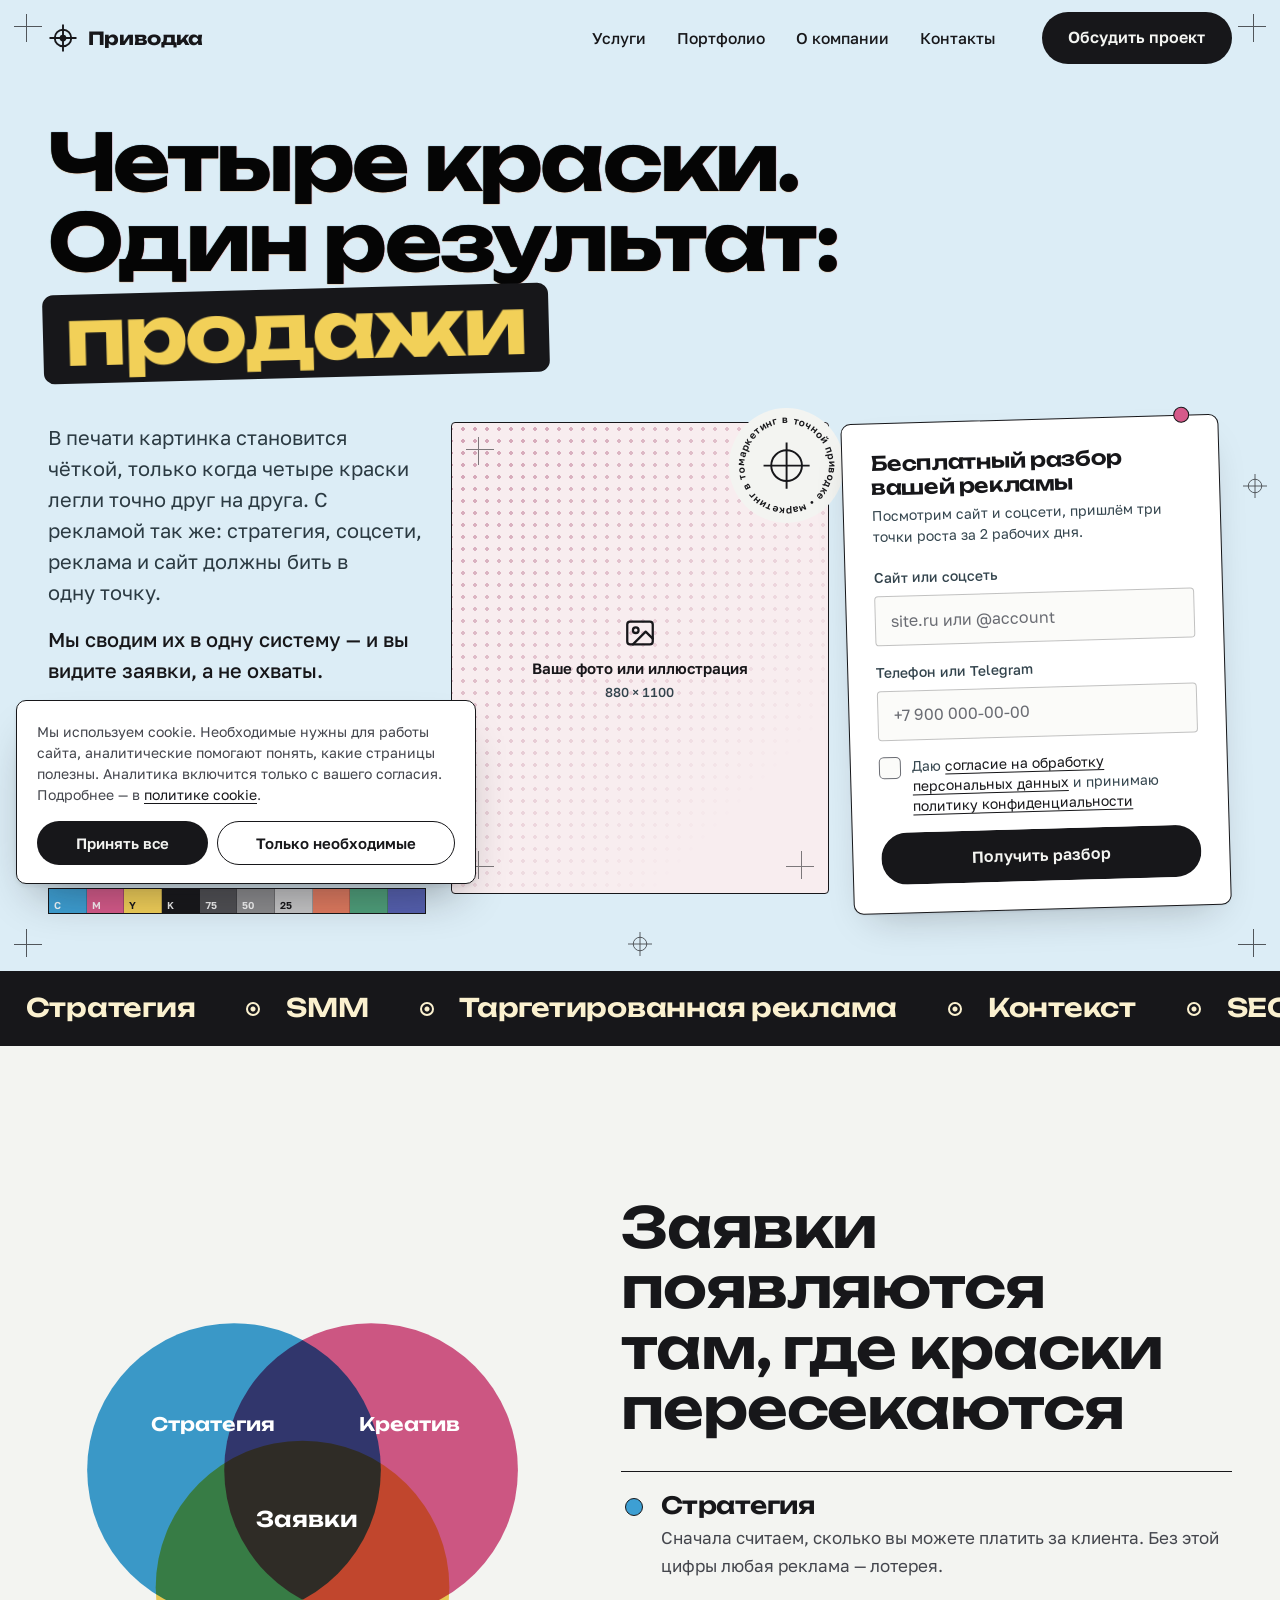
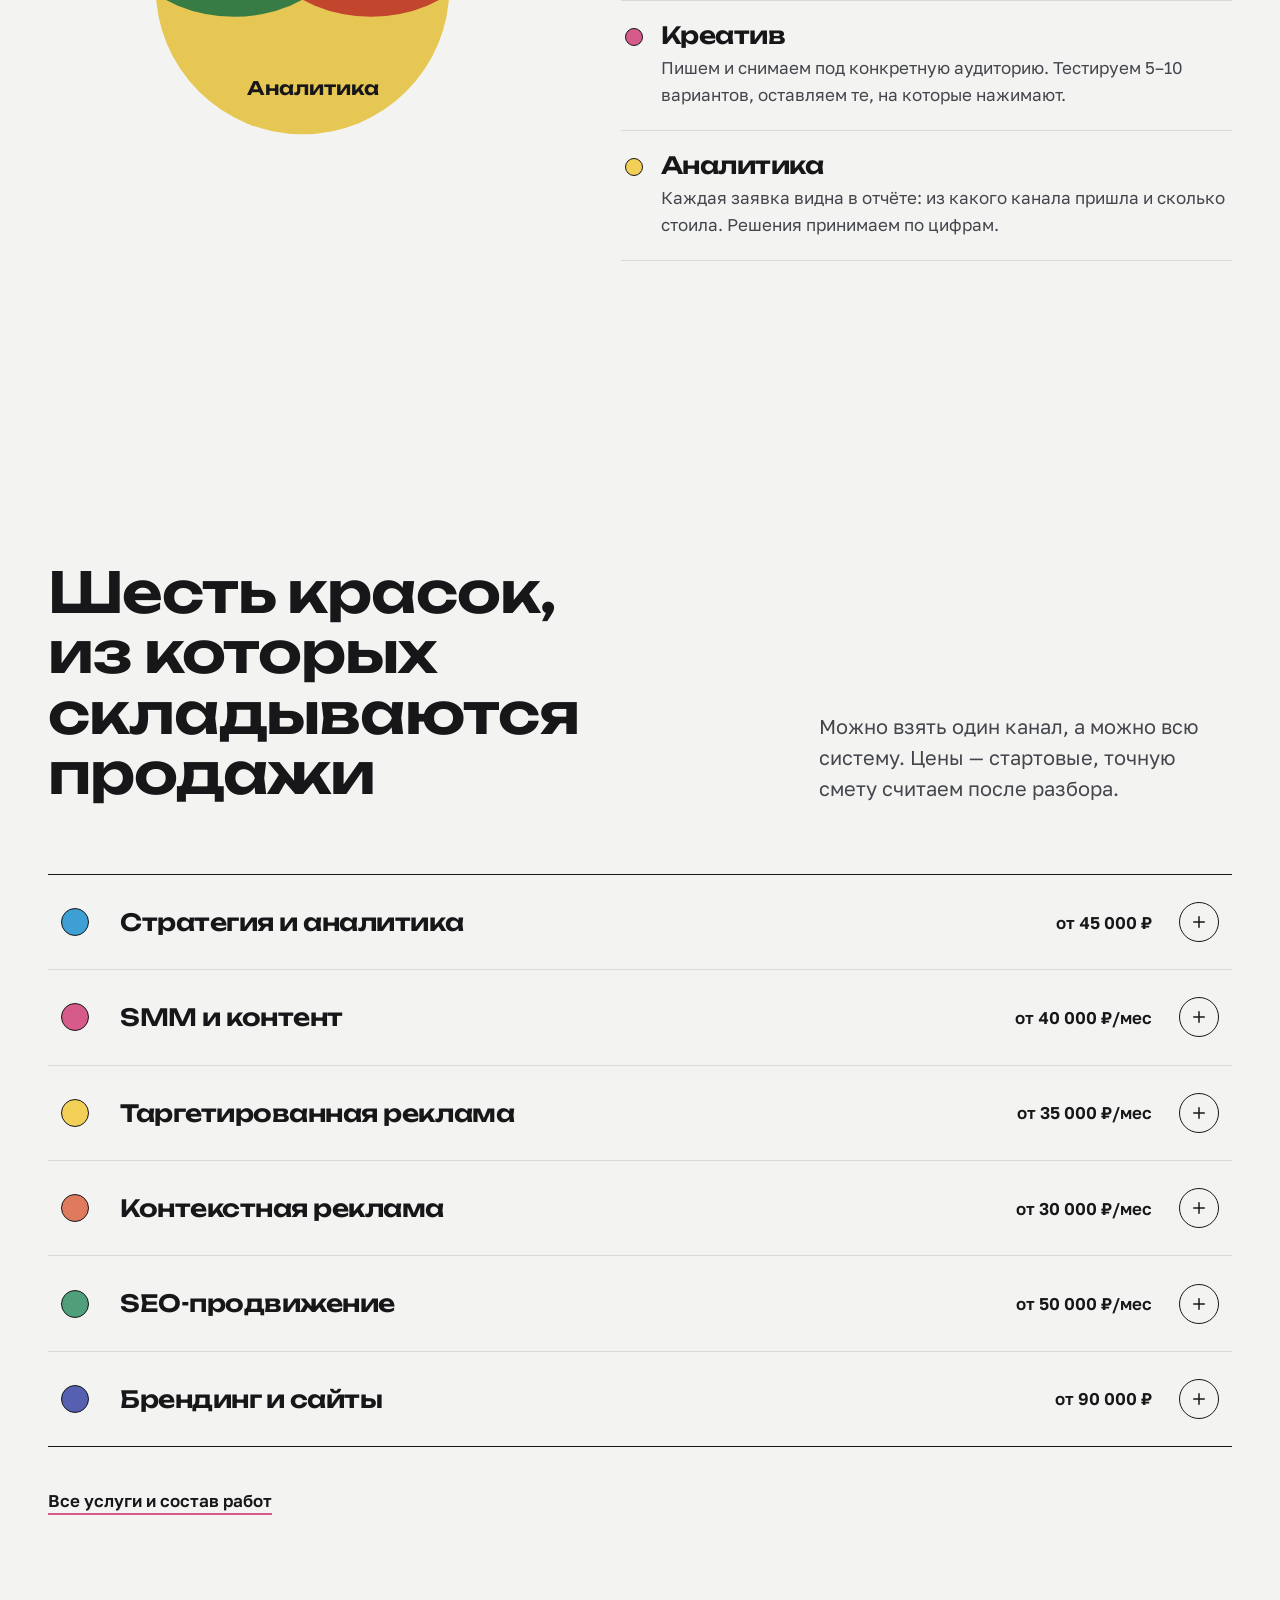
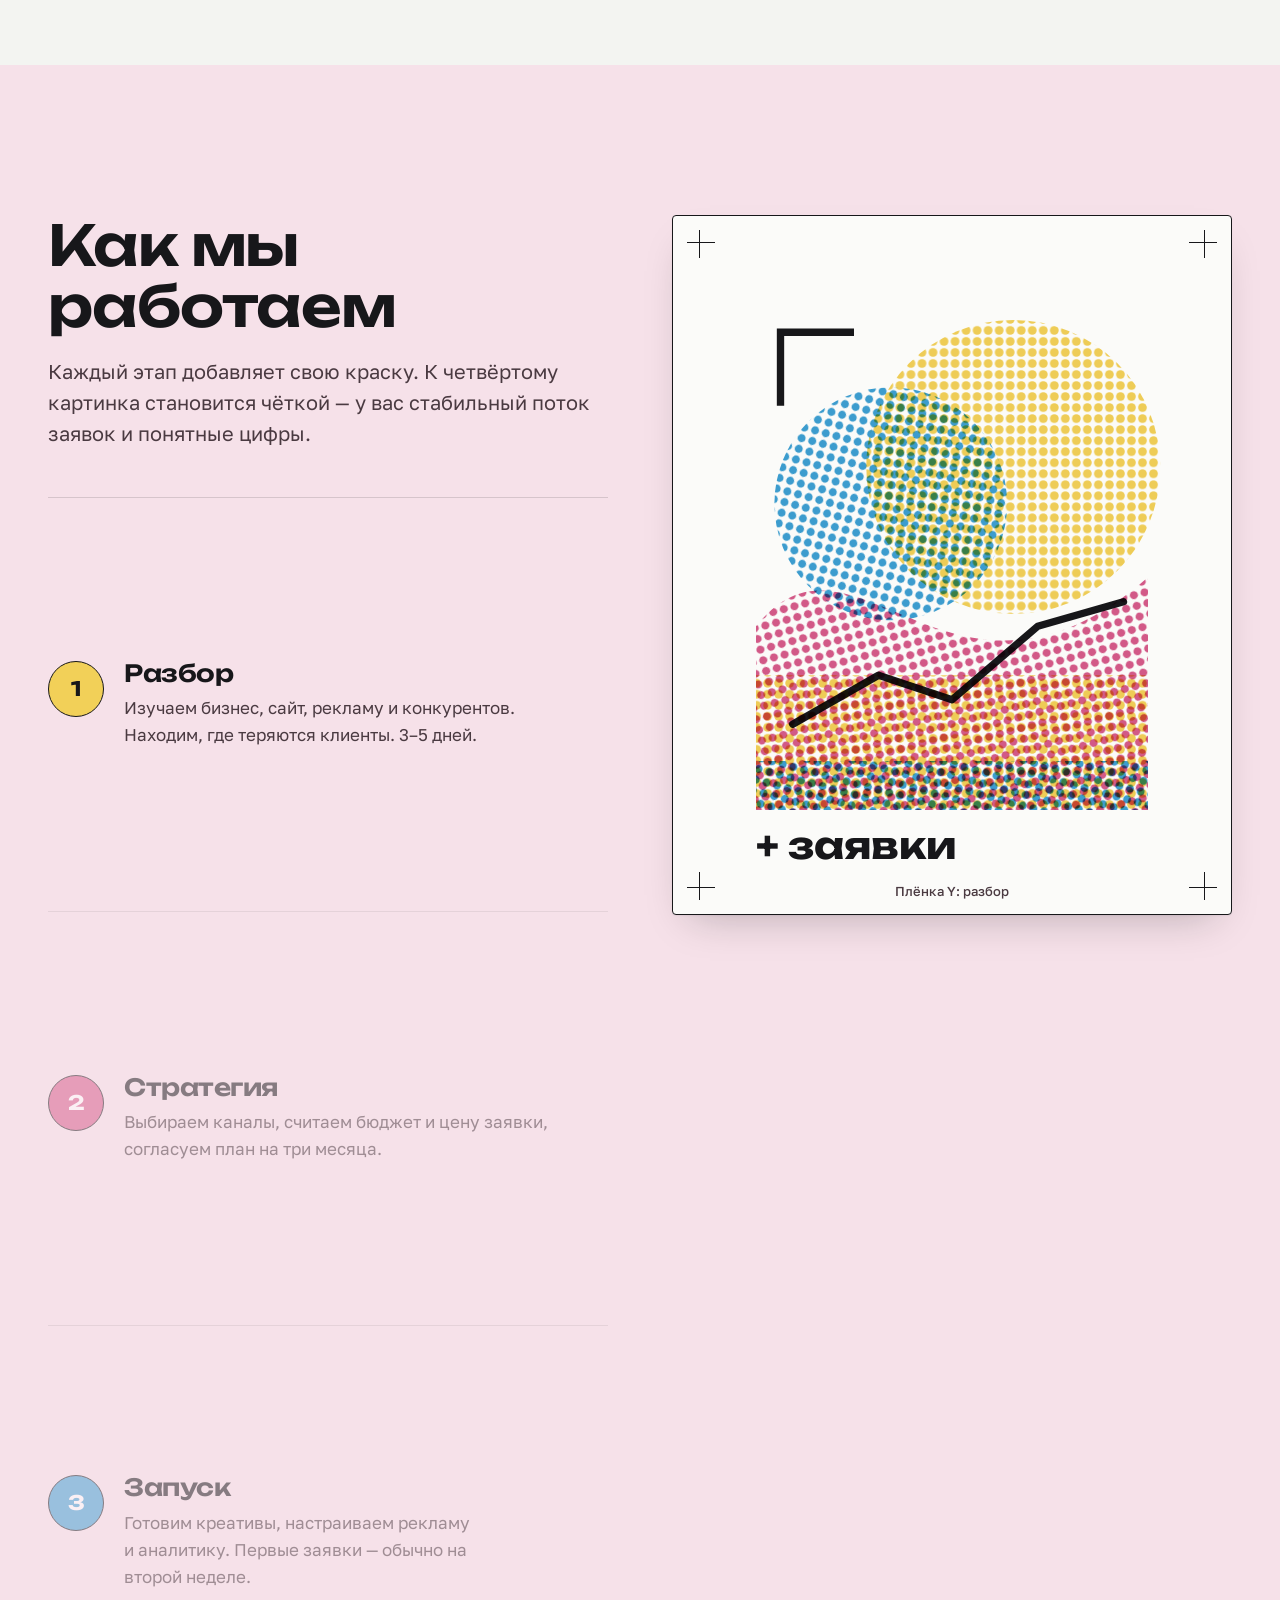
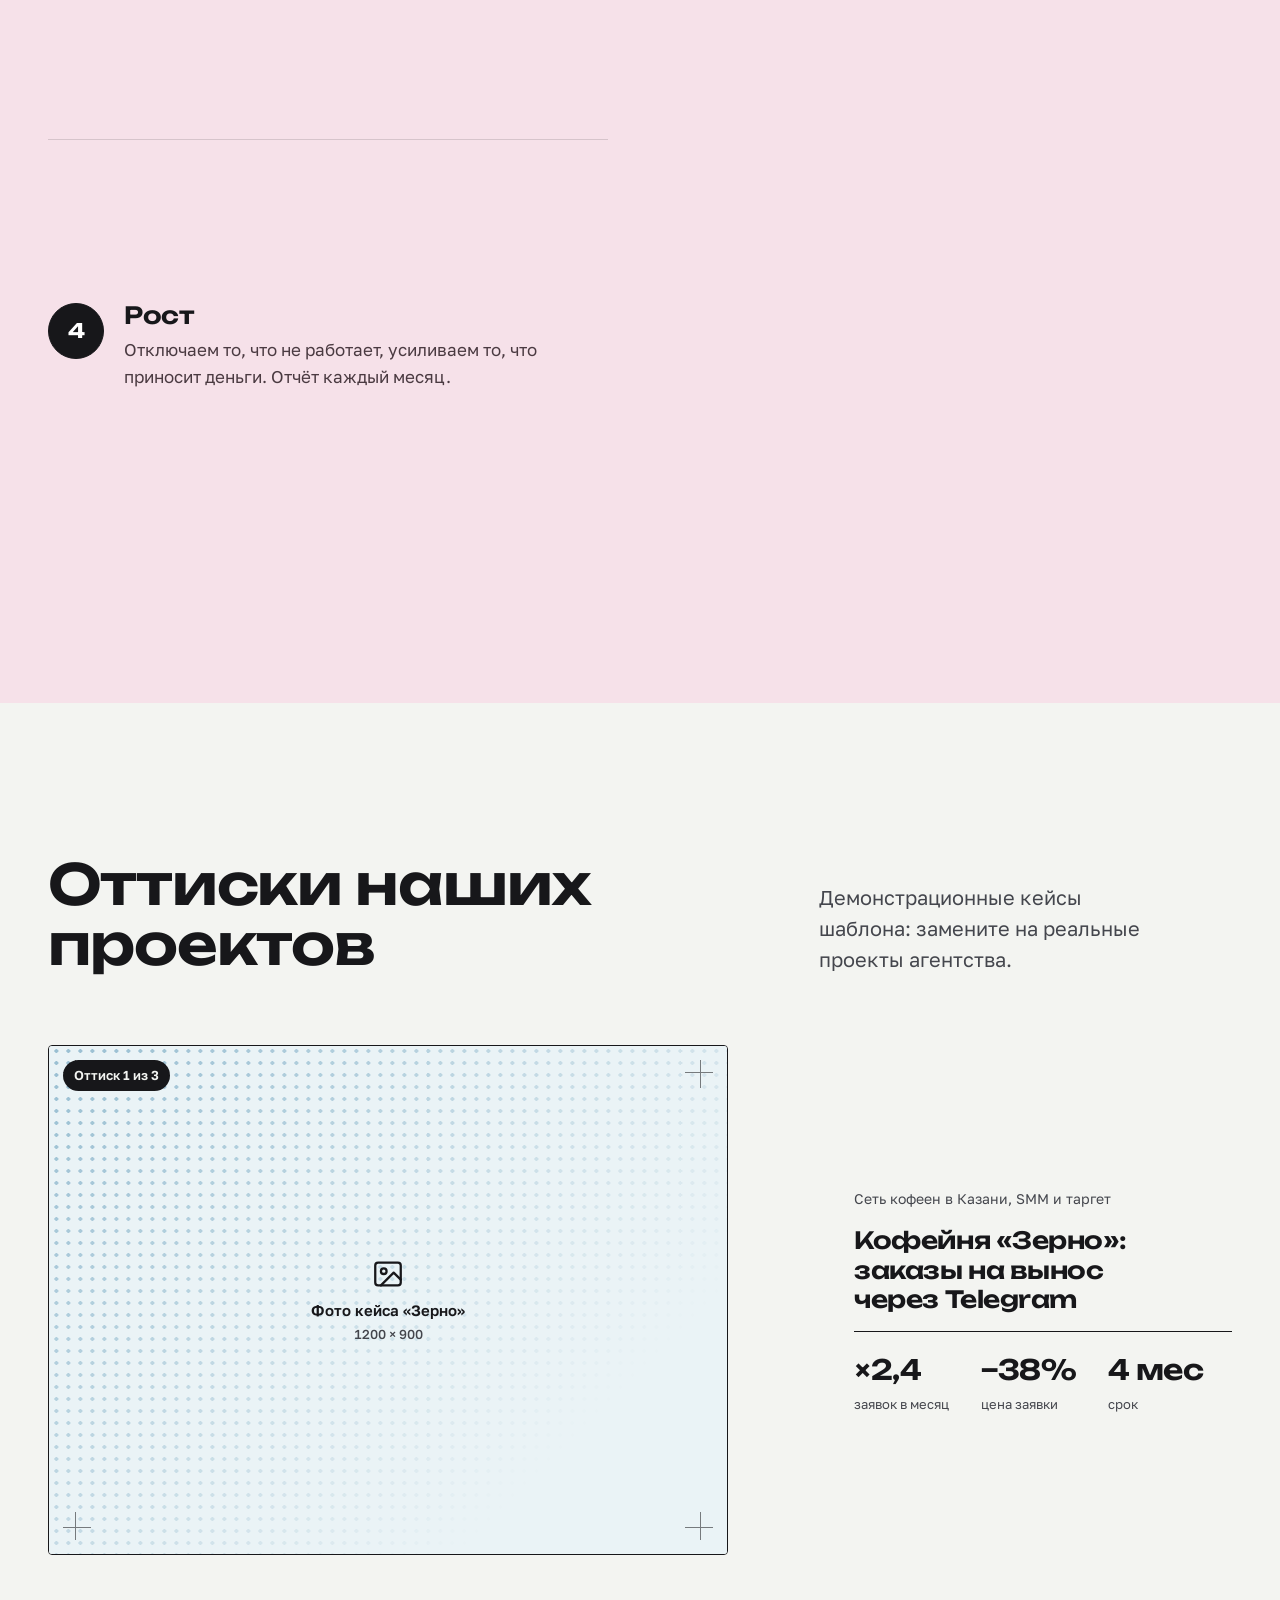
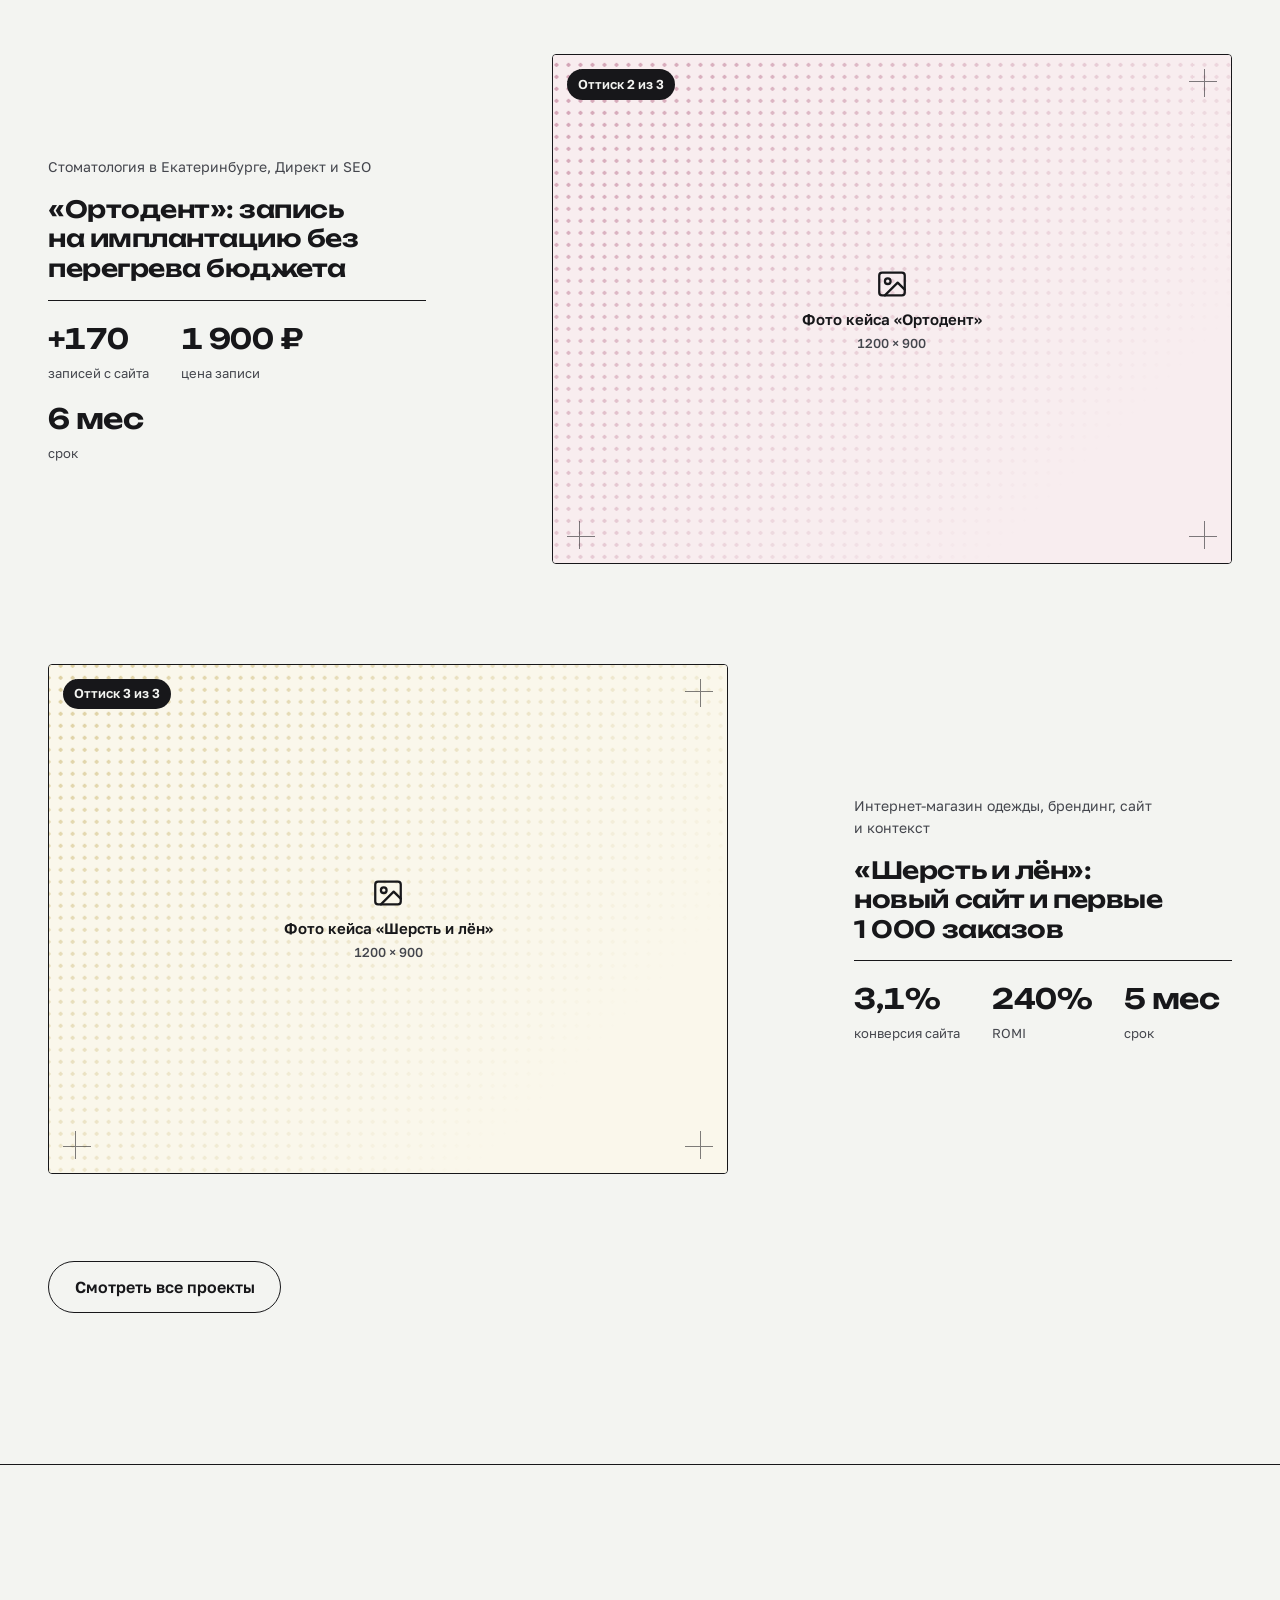
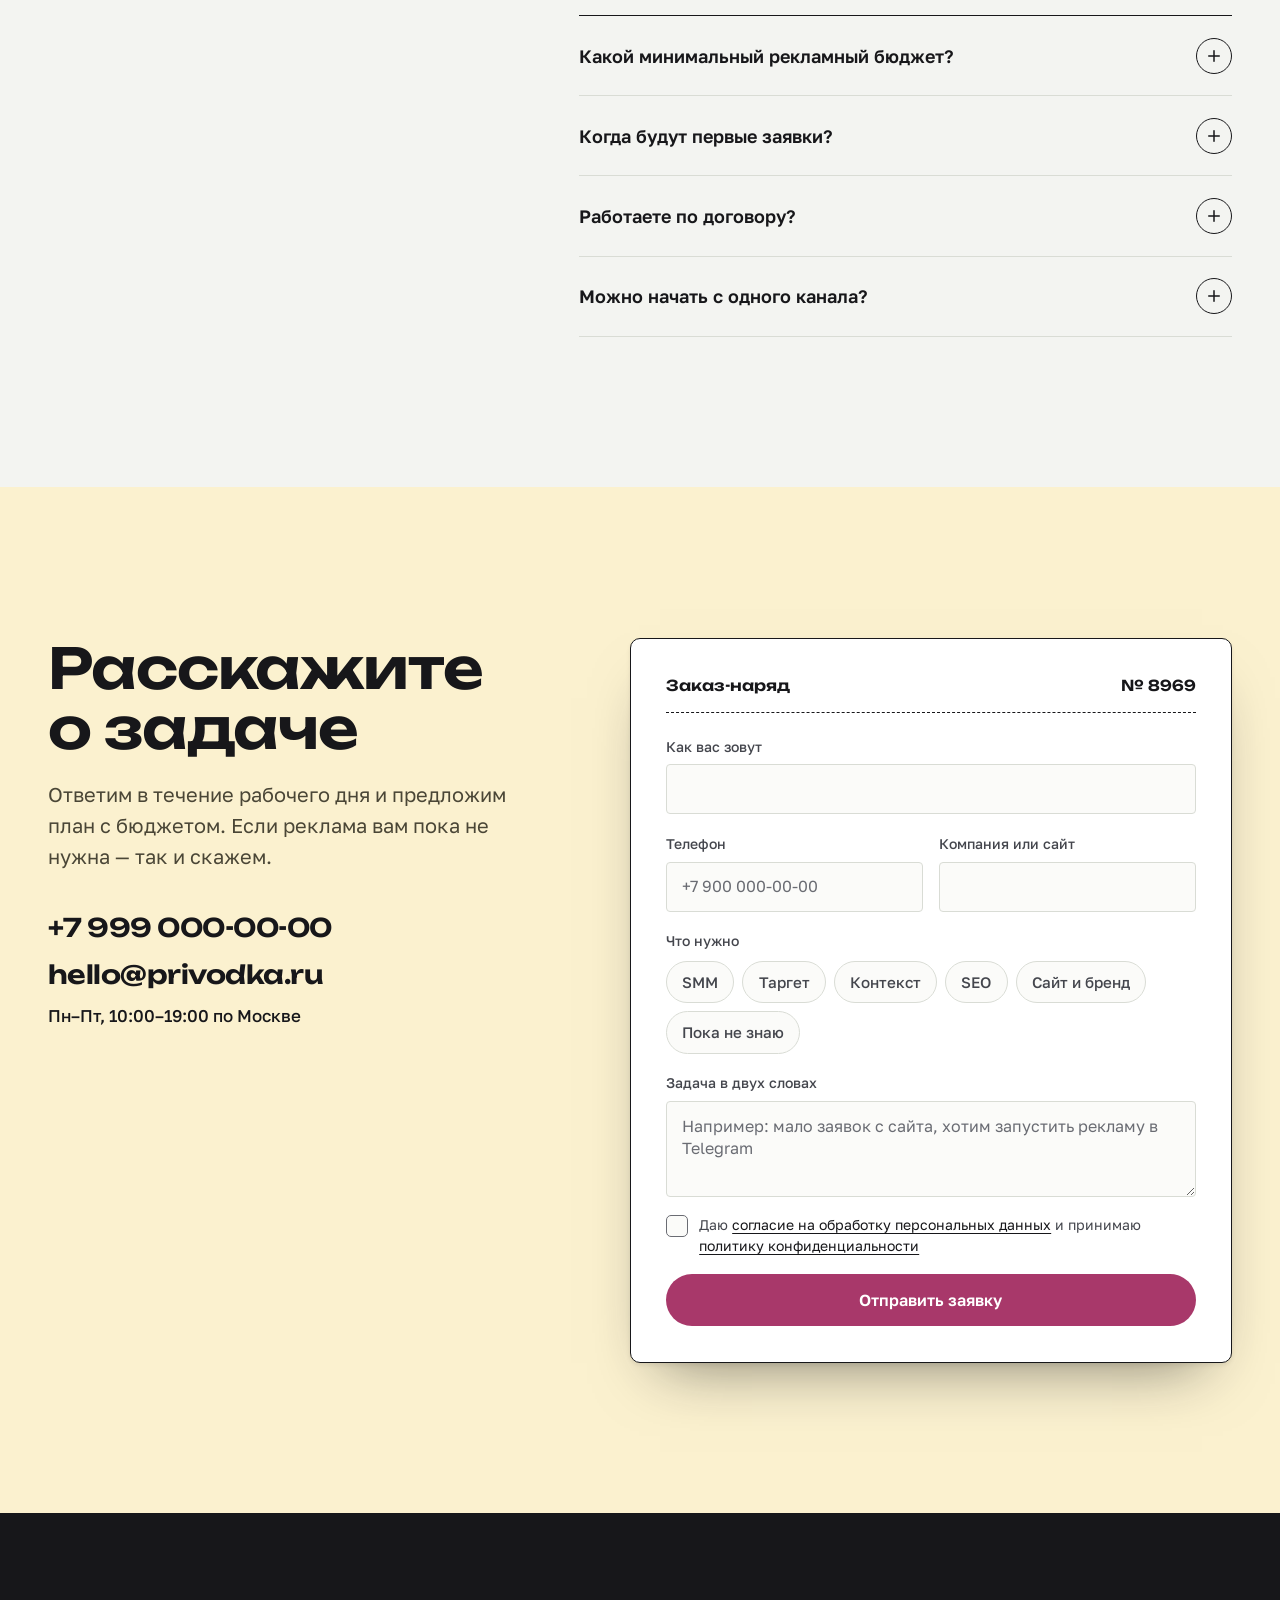
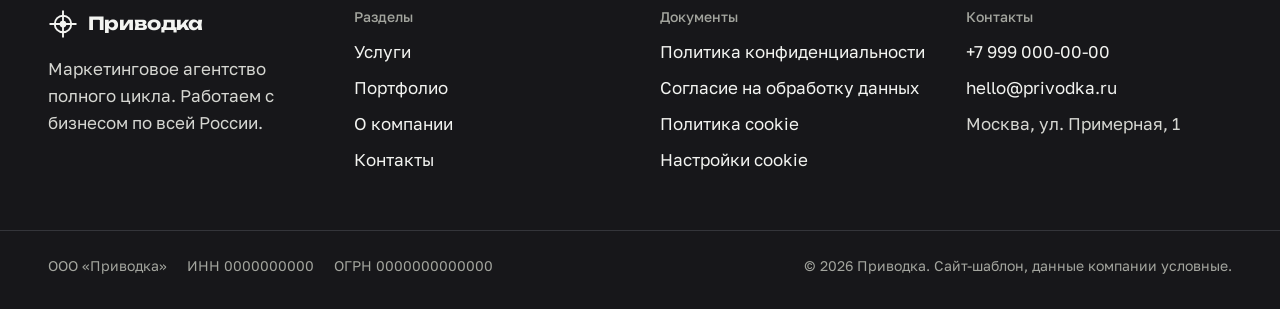
==== index.html @ 0e935547 "Сайт агентства «Приводка»: главная, услуги, портфолио, о компании Адаптивная вёрстка на HTML/CSS/JS " ====
<!DOCTYPE html>
<html lang="ru" data-intro>
<head>
  <meta charset="UTF-8">
  <meta name="viewport" content="width=device-width, initial-scale=1, viewport-fit=cover">
  <title>Приводка — маркетинговое агентство полного цикла</title>
  <meta name="description" content="Стратегия, SMM, таргетированная и контекстная реклама, SEO, брендинг и сайты. Сводим все каналы в одну систему, чтобы заявки шли каждый месяц.">
  <meta name="theme-color" content="#F3F4F1">
  <meta property="og:type" content="website">
  <meta property="og:title" content="Приводка — маркетинговое агентство">
  <meta property="og:description" content="Четыре краски. Один чёткий результат. Стратегия, реклама и сайты в одной системе.">
  <link rel="icon" href="assets/images/favicon.svg" type="image/svg+xml">
  <link rel="preload" href="assets/fonts/Unbounded.woff" as="font" type="font/woff" crossorigin>
  <link rel="stylesheet" href="style.css">
  <script>
    (function (d) {
      d.classList.add('js');
      var reduce = window.matchMedia && window.matchMedia('(prefers-reduced-motion: reduce)').matches;
      try { if ('scrollRestoration' in history) history.scrollRestoration = 'manual'; } catch (e) {}
      try {
        var v = sessionStorage.getItem('pv-veil');
        if (v && !reduce) { v = JSON.parse(v); d.classList.add('veil-in'); d.setAttribute('data-veil-title', v.t); d.style.setProperty('--veil-bg', v.bg); }
        sessionStorage.removeItem('pv-veil');
        if (d.hasAttribute('data-intro') && !v && !reduce && !sessionStorage.getItem('pv-intro')) d.classList.add('intro-on');
      } catch (e) {}
      setTimeout(function () { d.classList.add('is-ready'); }, 4000); /* safety net */
    })(document.documentElement);
  </script>
</head>
<body class="page-home">

<span id="page-top" class="page-top" aria-hidden="true"></span>
<a class="skip-link" href="#main">Перейти к содержанию</a>

<div class="intro" data-intro-screen aria-hidden="true">
  <svg class="intro-mark" viewBox="0 0 132 132">
    <circle class="dot dot-c" cx="54" cy="58" r="30" fill="#3D9FD3" opacity=".85"/>
    <circle class="dot dot-m" cx="78" cy="58" r="30" fill="#D65A8A" opacity=".85"/>
    <circle class="dot dot-y" cx="66" cy="78" r="30" fill="#F2D058" opacity=".9"/>
    <circle class="ring" cx="66" cy="66" r="40" pathLength="1"/>
    <path class="cross" d="M66 6v120M6 66h120" pathLength="1"/>
    <circle class="core" cx="66" cy="66" r="9" fill="#17171A"/>
  </svg>
  <div class="intro-word"><span style="--i:0">П</span><span style="--i:1">р</span><span style="--i:2">и</span><span style="--i:3">в</span><span style="--i:4">о</span><span style="--i:5">д</span><span style="--i:6">к</span><span style="--i:7">а</span></div>
  <p class="intro-sub">маркетинговое агентство</p>
</div>


<!-- Halftone patterns: real screen angles C 15, M 75, Y 0, K 45 -->
<svg class="defs" aria-hidden="true" focusable="false" width="0" height="0">
  <defs>
    <pattern id="dot-c" width="9" height="9" patternUnits="userSpaceOnUse" patternTransform="rotate(15)"><circle cx="4.5" cy="4.5" r="3.3" fill="#3D9FD3"/></pattern>
    <pattern id="dot-m" width="9" height="9" patternUnits="userSpaceOnUse" patternTransform="rotate(75)"><circle cx="4.5" cy="4.5" r="3.3" fill="#D65A8A"/></pattern>
    <pattern id="dot-y" width="9" height="9" patternUnits="userSpaceOnUse" patternTransform="rotate(0)"><circle cx="4.5" cy="4.5" r="3.6" fill="#F2D058"/></pattern>
    <pattern id="dot-k" width="7" height="7" patternUnits="userSpaceOnUse" patternTransform="rotate(45)"><circle cx="3.5" cy="3.5" r="1.9" fill="#17171A"/></pattern>
  </defs>
</svg>

<header class="site-header" data-header>
  <div class="container header-inner">
    <a class="logo" href="index.html" aria-label="Приводка — на главную">
      <svg class="logo-mark" viewBox="0 0 40 40" aria-hidden="true"><circle cx="20" cy="20" r="11" fill="none" stroke="currentColor" stroke-width="2.5"/><circle cx="20" cy="20" r="4.5" fill="currentColor"/><path d="M20 2v36M2 20h36" stroke="currentColor" stroke-width="2.5"/></svg>
      <span class="logo-word">Приводка</span>
    </a>

    <nav class="main-nav" aria-label="Основное меню">
      <ul>
        <li><a href="services.html">Услуги</a></li>
        <li><a href="portfolio.html">Портфолио</a></li>
        <li><a href="about.html">О компании</a></li>
        <li><a href="about.html#contacts">Контакты</a></li>
      </ul>
    </nav>

    <a class="btn btn-ink header-cta" href="#brief">Обсудить проект</a>

    <button class="burger" type="button" aria-expanded="false" aria-controls="mobile-menu" data-burger>
      <span class="burger-lines" aria-hidden="true"><span></span><span></span></span>
      <span class="visually-hidden" data-burger-label>Открыть меню</span>
    </button>
  </div>
</header>

<div class="mobile-menu" id="mobile-menu" data-menu aria-hidden="true" role="dialog" aria-modal="true" aria-label="Меню">
  <div class="mobile-menu-sheet">
    <nav aria-label="Мобильное меню">
      <ul class="mobile-menu-list">
        <li><a href="index.html" aria-current="page"><span class="ink-dot ink-c" aria-hidden="true"></span>Главная</a></li>
        <li><a href="services.html"><span class="ink-dot ink-m" aria-hidden="true"></span>Услуги</a></li>
        <li><a href="portfolio.html"><span class="ink-dot ink-y" aria-hidden="true"></span>Портфолио</a></li>
        <li><a href="about.html"><span class="ink-dot ink-g" aria-hidden="true"></span>О компании</a></li>
        <li><a href="about.html#contacts"><span class="ink-dot ink-b" aria-hidden="true"></span>Контакты</a></li>
      </ul>
    </nav>
    <div class="mobile-menu-foot">
      <a class="btn btn-ink btn-wide" href="#brief" data-menu-close>Обсудить проект</a>
      <p class="mobile-menu-contacts">
        <a href="tel:+79990000000">+7 999 000-00-00</a>
        <a href="mailto:hello@privodka.ru">hello@privodka.ru</a>
      </p>
    </div>
  </div>
</div>

<main id="main">

  <!-- ============ HERO: the proof sheet ============ -->
  <section class="hero" aria-labelledby="hero-title">
    <div class="proof-marks" aria-hidden="true">
      <span class="crop crop-tl"></span><span class="crop crop-tr"></span>
      <span class="crop crop-bl"></span><span class="crop crop-br"></span>
      <svg class="reg-target reg-top" viewBox="0 0 40 40"><circle cx="20" cy="20" r="9" fill="none" stroke="currentColor" stroke-width="1.2"/><path d="M20 4v32M4 20h32" stroke="currentColor" stroke-width="1.2"/></svg>
      <svg class="reg-target reg-side" viewBox="0 0 40 40"><circle cx="20" cy="20" r="9" fill="none" stroke="currentColor" stroke-width="1.2"/><path d="M20 4v32M4 20h32" stroke="currentColor" stroke-width="1.2"/></svg>
    </div>

    <div class="container hero-grid">
      <h1 class="hero-title" id="hero-title">
        <span class="register" data-register data-enter style="--d:0">
          <span class="register-plate plate-y" aria-hidden="true">Четыре краски. Один результат:</span>
          <span class="register-plate plate-m" aria-hidden="true">Четыре краски. Один результат:</span>
          <span class="register-plate plate-c" aria-hidden="true">Четыре краски. Один результат:</span>
          <span class="register-key">Четыре краски. Один результат:</span>
        </span>
        <span class="rotator" data-rotator data-enter style="--d:2">
          <span class="visually-hidden">заявки, продажи, клиенты, звонки и прибыль</span>
          <span class="rotator-box" aria-hidden="true"><span class="rotator-word" data-words="заявки|продажи|клиенты|звонки|прибыль">заявки</span></span>
        </span>
      </h1>

      <div class="hero-lead" data-enter style="--d:3">
        <p>В печати картинка становится чёткой, только когда четыре краски легли точно друг на друга. С рекламой так же: стратегия, соцсети, реклама и сайт должны бить в одну точку.</p>
        <p>Мы сводим их в одну систему — и вы видите заявки, а не охваты.</p>
      </div>

      <div class="hero-visual" data-enter style="--d:4">
        <div class="ph ph-hero" style="--ink: var(--m)" role="img" aria-label="Ваше фото или иллюстрация, место для изображения 880 × 1100"><span class="ph-pattern" aria-hidden="true"></span><span class="crop crop-tl"></span><span class="crop crop-tr"></span><span class="crop crop-bl"></span><span class="crop crop-br"></span><span class="ph-label" aria-hidden="true"><svg class="ph-icon" viewBox="0 0 24 24" aria-hidden="true"><rect x="3" y="4" width="18" height="16" rx="2"/><circle cx="9" cy="10" r="2"/><path d="M21 16l-5-5-9 9"/></svg><span>Ваше фото или иллюстрация</span><small>880 × 1100</small></span></div>
        <span class="hero-stamp" aria-hidden="true"><svg viewBox="0 0 120 120"><defs><path id="stamp-circle" d="M60 60 m-44 0 a44 44 0 1 1 88 0 a44 44 0 1 1 -88 0"/></defs><text><textPath href="#stamp-circle">маркетинг в точной приводке • маркетинг в точной приводке • </textPath></text><circle cx="60" cy="60" r="16" fill="none" stroke="currentColor" stroke-width="2"/><path d="M60 36v48M36 60h48" stroke="currentColor" stroke-width="2"/></svg></span>
      </div>

      <form class="slip hero-form" data-enter style="--d:5" data-form novalidate aria-labelledby="slip-title">
        <div class="slip-head">
          <h2 class="slip-title" id="slip-title">Бесплатный разбор вашей рекламы</h2>
          <p class="slip-note">Посмотрим сайт и соцсети, пришлём три точки роста за 2 рабочих дня.</p>
        </div>
        <div class="field">
          <label for="hero-link">Сайт или соцсеть</label>
          <input id="hero-link" name="link" type="text" inputmode="url" autocomplete="url" placeholder="site.ru или @account" required>
          <p class="field-error" id="hero-link-err" hidden>Укажите адрес сайта или аккаунта.</p>
        </div>
        <div class="field">
          <label for="hero-phone">Телефон или Telegram</label>
          <input id="hero-phone" name="contact" type="text" autocomplete="tel" placeholder="+7 900 000-00-00" required>
          <p class="field-error" id="hero-phone-err" hidden>Оставьте телефон или ник, чтобы мы могли прислать разбор.</p>
        </div>
        <label class="check">
          <input type="checkbox" name="consent" required>
          <span class="check-box" aria-hidden="true"></span>
          <span class="check-text">Даю <a href="consent.html">согласие на обработку персональных данных</a> и принимаю <a href="privacy.html">политику конфиденциальности</a></span>
        </label>
        <p class="field-error consent-error" hidden>Без согласия мы не можем принять заявку.</p>
        <button class="btn btn-ink btn-wide" type="submit">Получить разбор</button>
        <div class="form-success" hidden role="status">
          <svg viewBox="0 0 40 40" aria-hidden="true"><circle cx="20" cy="20" r="11" fill="none" stroke="currentColor" stroke-width="2"/><circle cx="20" cy="20" r="4.5" fill="currentColor"/><path d="M20 2v36M2 20h36" stroke="currentColor" stroke-width="2"/></svg>
          <p><strong>Заявка принята.</strong> Разбор придёт в течение двух рабочих дней.</p>
        </div>
      </form>

      <div class="color-bar" aria-hidden="true" data-enter style="--d:6">
        <span class="cb cb-c"><i>C</i></span><span class="cb cb-m"><i>M</i></span><span class="cb cb-y"><i>Y</i></span><span class="cb cb-k"><i>K</i></span>
        <span class="cb cb-k75"><i>75</i></span><span class="cb cb-k50"><i>50</i></span><span class="cb cb-k25"><i>25</i></span>
        <span class="cb cb-r"></span><span class="cb cb-g"></span><span class="cb cb-b"></span>
      </div>
    </div>
  </section>

  <!-- ============ Ink roller ticker ============ -->
  <div class="roller" aria-hidden="true">
    <div class="roller-track">
      <span>Стратегия</span><span>SMM</span><span>Таргетированная реклама</span><span>Контекст</span><span>SEO</span><span>Брендинг</span><span>Сайты</span><span>Аналитика</span>
      <span>Стратегия</span><span>SMM</span><span>Таргетированная реклама</span><span>Контекст</span><span>SEO</span><span>Брендинг</span><span>Сайты</span><span>Аналитика</span>
    </div>
  </div>

  <!-- ============ WHY: overprint ============ -->
  <section class="section why" id="why" aria-labelledby="why-title" data-why>
    <div class="container why-grid">
      <div class="why-art" aria-hidden="true">
        <svg viewBox="0 0 520 500" class="venn">
          <g class="venn-c" data-venn="0"><circle cx="190" cy="190" r="150" fill="#3D9FD3"/></g>
          <g class="venn-m" data-venn="1"><circle cx="330" cy="190" r="150" fill="#D65A8A"/></g>
          <g class="venn-y" data-venn="2"><circle cx="260" cy="310" r="150" fill="#F2D058"/></g>
          <g class="venn-labels" font-family="Unbounded, sans-serif" font-weight="600" font-size="19">
            <text x="105" y="150" fill="#fff">Стратегия</text>
            <text x="318" y="150" fill="#fff">Креатив</text>
            <text x="203" y="420" fill="#17171A">Аналитика</text>
            <text x="212" y="248" fill="#fff" font-size="22">Заявки</text>
          </g>
        </svg>
      </div>
      <div class="why-copy">
        <h2 class="section-title" id="why-title" data-reveal>Заявки появляются там, где краски пересекаются</h2>
        <ul class="why-list">
          <li data-why-item="0" style="--ink: var(--c)">
            <h3>Стратегия</h3>
            <p>Сначала считаем, сколько вы можете платить за клиента. Без этой цифры любая реклама — лотерея.</p>
          </li>
          <li data-why-item="1" style="--ink: var(--m)">
            <h3>Креатив</h3>
            <p>Пишем и снимаем под конкретную аудиторию. Тестируем 5–10 вариантов, оставляем те, на которые нажимают.</p>
          </li>
          <li data-why-item="2" style="--ink: var(--y)">
            <h3>Аналитика</h3>
            <p>Каждая заявка видна в отчёте: из какого канала пришла и сколько стоила. Решения принимаем по цифрам.</p>
          </li>
        </ul>
      </div>
    </div>
  </section>

  <!-- ============ SERVICES: colour separations ============ -->
  <section class="section services" id="services" aria-labelledby="services-title">
    <div class="container">
      <div class="section-head">
        <h2 class="section-title" id="services-title" data-reveal>Шесть красок, из которых складываются продажи</h2>
        <p class="section-lead">Можно взять один канал, а можно всю систему. Цены — стартовые, точную смету считаем после разбора.</p>
      </div>

      <ul class="plates" data-accordion>
        <li class="plate" style="--ink: var(--c)">
          <button class="plate-head" type="button" aria-expanded="false" aria-controls="plate-1">
            <span class="plate-swatch" aria-hidden="true"></span>
            <span class="plate-name">Стратегия и аналитика</span>
            <span class="plate-price">от 45 000 ₽</span>
            <span class="plate-toggle" aria-hidden="true"><svg viewBox="0 0 24 24"><path d="M12 5v14M5 12h14"/></svg></span>
          </button>
          <div class="plate-body" id="plate-1" role="region" hidden>
            <div class="plate-body-inner">
              <div class="ph plate-pic" style="--ink: var(--c)" role="img" aria-label="Фото услуги, место для изображения 600 × 600"><span class="ph-pattern" aria-hidden="true"></span><span class="crop crop-tl"></span><span class="crop crop-tr"></span><span class="crop crop-bl"></span><span class="crop crop-br"></span><span class="ph-label" aria-hidden="true"><svg class="ph-icon" viewBox="0 0 24 24" aria-hidden="true"><rect x="3" y="4" width="18" height="16" rx="2"/><circle cx="9" cy="10" r="2"/><path d="M21 16l-5-5-9 9"/></svg><span>Фото услуги</span><small>600 × 600</small></span></div>
              <p>Разбираем рынок, конкурентов и путь клиента. Считаем, сколько стоит заявка в каждом канале, и решаем, куда вкладывать бюджет в первую очередь.</p>
              <ul class="ticks"><li>Анализ конкурентов и аудитории</li><li>Медиаплан на 3 месяца</li><li>Сквозная аналитика и дашборд</li></ul>
            </div>
          </div>
        </li>
        <li class="plate" style="--ink: var(--m)">
          <button class="plate-head" type="button" aria-expanded="false" aria-controls="plate-2">
            <span class="plate-swatch" aria-hidden="true"></span>
            <span class="plate-name">SMM и контент</span>
            <span class="plate-price">от 40 000 ₽/мес</span>
            <span class="plate-toggle" aria-hidden="true"><svg viewBox="0 0 24 24"><path d="M12 5v14M5 12h14"/></svg></span>
          </button>
          <div class="plate-body" id="plate-2" role="region" hidden>
            <div class="plate-body-inner">
              <div class="ph plate-pic" style="--ink: var(--m)" role="img" aria-label="Фото услуги, место для изображения 600 × 600"><span class="ph-pattern" aria-hidden="true"></span><span class="crop crop-tl"></span><span class="crop crop-tr"></span><span class="crop crop-bl"></span><span class="crop crop-br"></span><span class="ph-label" aria-hidden="true"><svg class="ph-icon" viewBox="0 0 24 24" aria-hidden="true"><rect x="3" y="4" width="18" height="16" rx="2"/><circle cx="9" cy="10" r="2"/><path d="M21 16l-5-5-9 9"/></svg><span>Фото услуги</span><small>600 × 600</small></span></div>
              <p>Ведём ВКонтакте, Telegram и другие площадки. Пишем, снимаем и монтируем сами, отвечаем подписчикам и отчитываемся каждый месяц.</p>
              <ul class="ticks"><li>Контент-план и визуальный стиль</li><li>12–20 публикаций в месяц</li><li>Reels, клипы и сторис</li></ul>
            </div>
          </div>
        </li>
        <li class="plate" style="--ink: var(--y)">
          <button class="plate-head" type="button" aria-expanded="false" aria-controls="plate-3">
            <span class="plate-swatch" aria-hidden="true"></span>
            <span class="plate-name">Таргетированная реклама</span>
            <span class="plate-price">от 35 000 ₽/мес</span>
            <span class="plate-toggle" aria-hidden="true"><svg viewBox="0 0 24 24"><path d="M12 5v14M5 12h14"/></svg></span>
          </button>
          <div class="plate-body" id="plate-3" role="region" hidden>
            <div class="plate-body-inner">
              <div class="ph plate-pic" style="--ink: var(--y)" role="img" aria-label="Фото услуги, место для изображения 600 × 600"><span class="ph-pattern" aria-hidden="true"></span><span class="crop crop-tl"></span><span class="crop crop-tr"></span><span class="crop crop-bl"></span><span class="crop crop-br"></span><span class="ph-label" aria-hidden="true"><svg class="ph-icon" viewBox="0 0 24 24" aria-hidden="true"><rect x="3" y="4" width="18" height="16" rx="2"/><circle cx="9" cy="10" r="2"/><path d="M21 16l-5-5-9 9"/></svg><span>Фото услуги</span><small>600 × 600</small></span></div>
              <p>Запускаем рекламу во ВКонтакте, Telegram Ads и VK Рекламе. Тестируем креативы малыми бюджетами и масштабируем только то, что приносит заявки.</p>
              <ul class="ticks"><li>Сегменты аудитории и креативы</li><li>A/B-тесты каждую неделю</li><li>Отчёт по стоимости заявки</li></ul>
            </div>
          </div>
        </li>
        <li class="plate" style="--ink: var(--r)">
          <button class="plate-head" type="button" aria-expanded="false" aria-controls="plate-4">
            <span class="plate-swatch" aria-hidden="true"></span>
            <span class="plate-name">Контекстная реклама</span>
            <span class="plate-price">от 30 000 ₽/мес</span>
            <span class="plate-toggle" aria-hidden="true"><svg viewBox="0 0 24 24"><path d="M12 5v14M5 12h14"/></svg></span>
          </button>
          <div class="plate-body" id="plate-4" role="region" hidden>
            <div class="plate-body-inner">
              <div class="ph plate-pic" style="--ink: var(--r)" role="img" aria-label="Фото услуги, место для изображения 600 × 600"><span class="ph-pattern" aria-hidden="true"></span><span class="crop crop-tl"></span><span class="crop crop-tr"></span><span class="crop crop-bl"></span><span class="crop crop-br"></span><span class="ph-label" aria-hidden="true"><svg class="ph-icon" viewBox="0 0 24 24" aria-hidden="true"><rect x="3" y="4" width="18" height="16" rx="2"/><circle cx="9" cy="10" r="2"/><path d="M21 16l-5-5-9 9"/></svg><span>Фото услуги</span><small>600 × 600</small></span></div>
              <p>Настраиваем Яндекс Директ под горячий спрос: поиск, РСЯ, ретаргетинг. Минусуем лишние запросы, чтобы бюджет не уходил на случайные клики.</p>
              <ul class="ticks"><li>Семантика и структура кампаний</li><li>Настройка целей в Метрике</li><li>Еженедельная оптимизация ставок</li></ul>
            </div>
          </div>
        </li>
        <li class="plate" style="--ink: var(--g)">
          <button class="plate-head" type="button" aria-expanded="false" aria-controls="plate-5">
            <span class="plate-swatch" aria-hidden="true"></span>
            <span class="plate-name">SEO-продвижение</span>
            <span class="plate-price">от 50 000 ₽/мес</span>
            <span class="plate-toggle" aria-hidden="true"><svg viewBox="0 0 24 24"><path d="M12 5v14M5 12h14"/></svg></span>
          </button>
          <div class="plate-body" id="plate-5" role="region" hidden>
            <div class="plate-body-inner">
              <div class="ph plate-pic" style="--ink: var(--g)" role="img" aria-label="Фото услуги, место для изображения 600 × 600"><span class="ph-pattern" aria-hidden="true"></span><span class="crop crop-tl"></span><span class="crop crop-tr"></span><span class="crop crop-bl"></span><span class="crop crop-br"></span><span class="ph-label" aria-hidden="true"><svg class="ph-icon" viewBox="0 0 24 24" aria-hidden="true"><rect x="3" y="4" width="18" height="16" rx="2"/><circle cx="9" cy="10" r="2"/><path d="M21 16l-5-5-9 9"/></svg><span>Фото услуги</span><small>600 × 600</small></span></div>
              <p>Выводим сайт в топ Яндекса и Google по запросам, которые приводят покупателей, а не просто трафик. Работаем с текстами, технической частью и ссылками.</p>
              <ul class="ticks"><li>Технический аудит сайта</li><li>Кластеризация запросов</li><li>Ежемесячный отчёт по позициям</li></ul>
            </div>
          </div>
        </li>
        <li class="plate" style="--ink: var(--b)">
          <button class="plate-head" type="button" aria-expanded="false" aria-controls="plate-6">
            <span class="plate-swatch" aria-hidden="true"></span>
            <span class="plate-name">Брендинг и сайты</span>
            <span class="plate-price">от 90 000 ₽</span>
            <span class="plate-toggle" aria-hidden="true"><svg viewBox="0 0 24 24"><path d="M12 5v14M5 12h14"/></svg></span>
          </button>
          <div class="plate-body" id="plate-6" role="region" hidden>
            <div class="plate-body-inner">
              <div class="ph plate-pic" style="--ink: var(--b)" role="img" aria-label="Фото услуги, место для изображения 600 × 600"><span class="ph-pattern" aria-hidden="true"></span><span class="crop crop-tl"></span><span class="crop crop-tr"></span><span class="crop crop-bl"></span><span class="crop crop-br"></span><span class="ph-label" aria-hidden="true"><svg class="ph-icon" viewBox="0 0 24 24" aria-hidden="true"><rect x="3" y="4" width="18" height="16" rx="2"/><circle cx="9" cy="10" r="2"/><path d="M21 16l-5-5-9 9"/></svg><span>Фото услуги</span><small>600 × 600</small></span></div>
              <p>Логотип, фирменный стиль и сайт, на который не стыдно вести рекламу. Делаем быстро загружающиеся лендинги и сайты с формами, которые сразу попадают в CRM.</p>
              <ul class="ticks"><li>Логотип и гайдлайн</li><li>Лендинг или многостраничный сайт</li><li>Подключение CRM и аналитики</li></ul>
            </div>
          </div>
        </li>
      </ul>

      <a class="link-ink" href="services.html">Все услуги и состав работ</a>
    </div>
  </section>

  <!-- ============ PROCESS: plates build the proof ============ -->
  <section class="section process" id="process" aria-labelledby="process-title" data-process>
    <div class="container process-grid">
      <div class="process-copy">
        <h2 class="section-title" id="process-title" data-reveal>Как мы работаем</h2>
        <p class="section-lead">Каждый этап добавляет свою краску. К четвёртому картинка становится чёткой — у вас стабильный поток заявок и понятные цифры.</p>
      </div>

      <div class="process-stage" aria-hidden="true">
        <div class="proof-sheet">
          <span class="crop crop-tl"></span><span class="crop crop-tr"></span><span class="crop crop-bl"></span><span class="crop crop-br"></span>
          <svg class="proof-art" viewBox="0 0 400 500" data-proof>
            <g class="sep sep-y" data-sep="0"><circle cx="250" cy="170" r="120" fill="url(#dot-y)"/><rect x="40" y="340" width="320" height="110" fill="url(#dot-y)"/></g>
            <g class="sep sep-m" data-sep="1"><path d="M40 300 C 120 200, 200 400, 360 260 L 360 450 L 40 450 Z" fill="url(#dot-m)"/></g>
            <g class="sep sep-c" data-sep="2"><circle cx="150" cy="200" r="95" fill="url(#dot-c)"/><rect x="40" y="410" width="320" height="40" fill="url(#dot-c)"/></g>
            <g class="sep sep-k" data-sep="3">
              <path d="M60 120 L 60 60 L 120 60" fill="none" stroke="#17171A" stroke-width="6"/>
              <text x="40" y="490" font-family="Unbounded, sans-serif" font-weight="700" font-size="30" fill="#17171A">+ заявки</text>
              <path d="M70 380 L 140 340 L 200 360 L 270 300 L 340 280" fill="none" stroke="#17171A" stroke-width="6" stroke-linecap="round" stroke-linejoin="round"/>
            </g>
          </svg>
          <div class="proof-caption"><span data-proof-label>Плёнка Y: разбор</span></div>
        </div>
      </div>
      <ol class="steps">
          <li class="step is-active" data-step="0">
            <span class="step-num" style="--ink: var(--y)">1</span>
            <div><h3>Разбор</h3><p>Изучаем бизнес, сайт, рекламу и конкурентов. Находим, где теряются клиенты. 3–5 дней.</p></div>
          </li>
          <li class="step" data-step="1">
            <span class="step-num" style="--ink: var(--m)">2</span>
            <div><h3>Стратегия</h3><p>Выбираем каналы, считаем бюджет и цену заявки, согласуем план на три месяца.</p></div>
          </li>
          <li class="step" data-step="2">
            <span class="step-num" style="--ink: var(--c)">3</span>
            <div><h3>Запуск</h3><p>Готовим креативы, настраиваем рекламу и аналитику. Первые заявки — обычно на второй неделе.</p></div>
          </li>
          <li class="step" data-step="3">
            <span class="step-num" style="--ink: var(--k)">4</span>
            <div><h3>Рост</h3><p>Отключаем то, что не работает, усиливаем то, что приносит деньги. Отчёт каждый месяц.</p></div>
          </li>
      </ol>
    </div>
  </section>

  <!-- ============ CASES: proofs ============ -->
  <section class="section cases" id="cases" aria-labelledby="cases-title">
    <div class="container">
      <div class="section-head">
        <h2 class="section-title" id="cases-title" data-reveal>Оттиски наших проектов</h2>
        <p class="section-lead">Демонстрационные кейсы шаблона: замените на реальные проекты агентства.</p>
      </div>

      <article class="case" data-register-scroll>
        <a class="case-cover" href="portfolio.html" aria-label="Кейс: кофейня «Зерно», подробнее">
          <div class="ph " style="--ink: var(--c)" role="img" aria-label="Фото кейса «Зерно», место для изображения 1200 × 900"><span class="ph-pattern" data-depth="0.5" aria-hidden="true"></span><span class="crop crop-tl"></span><span class="crop crop-tr"></span><span class="crop crop-bl"></span><span class="crop crop-br"></span><span class="ph-label" aria-hidden="true"><svg class="ph-icon" viewBox="0 0 24 24" aria-hidden="true"><rect x="3" y="4" width="18" height="16" rx="2"/><circle cx="9" cy="10" r="2"/><path d="M21 16l-5-5-9 9"/></svg><span>Фото кейса «Зерно»</span><small>1200 × 900</small></span></div>
          <span class="case-tag">Оттиск 1 из 3</span>
        </a>
        <div class="case-info">
          <p class="case-niche">Сеть кофеен в Казани, SMM и таргет</p>
          <h3 class="case-title"><a href="portfolio.html">Кофейня «Зерно»: заказы на вынос через Telegram</a></h3>
          <dl class="case-facts">
            <div><dt>заявок в месяц</dt><dd>×2,4</dd></div>
            <div><dt>цена заявки</dt><dd>−38%</dd></div>
            <div><dt>срок</dt><dd>4 мес</dd></div>
          </dl>
        </div>
      </article>

      <article class="case case-flip" data-register-scroll>
        <a class="case-cover" href="portfolio.html" aria-label="Кейс: клиника «Ортодент», подробнее">
          <div class="ph " style="--ink: var(--m)" role="img" aria-label="Фото кейса «Ортодент», место для изображения 1200 × 900"><span class="ph-pattern" data-depth="0.5" aria-hidden="true"></span><span class="crop crop-tl"></span><span class="crop crop-tr"></span><span class="crop crop-bl"></span><span class="crop crop-br"></span><span class="ph-label" aria-hidden="true"><svg class="ph-icon" viewBox="0 0 24 24" aria-hidden="true"><rect x="3" y="4" width="18" height="16" rx="2"/><circle cx="9" cy="10" r="2"/><path d="M21 16l-5-5-9 9"/></svg><span>Фото кейса «Ортодент»</span><small>1200 × 900</small></span></div>
          <span class="case-tag">Оттиск 2 из 3</span>
        </a>
        <div class="case-info">
          <p class="case-niche">Стоматология в Екатеринбурге, Директ и SEO</p>
          <h3 class="case-title"><a href="portfolio.html">«Ортодент»: запись на имплантацию без перегрева бюджета</a></h3>
          <dl class="case-facts">
            <div><dt>записей с сайта</dt><dd>+170</dd></div>
            <div><dt>цена записи</dt><dd>1&nbsp;900&nbsp;₽</dd></div>
            <div><dt>срок</dt><dd>6 мес</dd></div>
          </dl>
        </div>
      </article>

      <article class="case" data-register-scroll>
        <a class="case-cover" href="portfolio.html" aria-label="Кейс: магазин «Шерсть и лён», подробнее">
          <div class="ph " style="--ink: var(--y)" role="img" aria-label="Фото кейса «Шерсть и лён», место для изображения 1200 × 900"><span class="ph-pattern" data-depth="0.5" aria-hidden="true"></span><span class="crop crop-tl"></span><span class="crop crop-tr"></span><span class="crop crop-bl"></span><span class="crop crop-br"></span><span class="ph-label" aria-hidden="true"><svg class="ph-icon" viewBox="0 0 24 24" aria-hidden="true"><rect x="3" y="4" width="18" height="16" rx="2"/><circle cx="9" cy="10" r="2"/><path d="M21 16l-5-5-9 9"/></svg><span>Фото кейса «Шерсть и лён»</span><small>1200 × 900</small></span></div>
          <span class="case-tag">Оттиск 3 из 3</span>
        </a>
        <div class="case-info">
          <p class="case-niche">Интернет-магазин одежды, брендинг, сайт и контекст</p>
          <h3 class="case-title"><a href="portfolio.html">«Шерсть и лён»: новый сайт и первые 1 000 заказов</a></h3>
          <dl class="case-facts">
            <div><dt>конверсия сайта</dt><dd>3,1%</dd></div>
            <div><dt>ROMI</dt><dd>240%</dd></div>
            <div><dt>срок</dt><dd>5 мес</dd></div>
          </dl>
        </div>
      </article>

      <a class="btn btn-line" href="portfolio.html">Смотреть все проекты</a>
    </div>
  </section>

  <!-- ============ FAQ ============ -->
  <section class="section faq" id="faq" aria-labelledby="faq-title">
    <div class="container faq-grid">
      <h2 class="section-title" id="faq-title" data-reveal>Что спрашивают до старта</h2>
      <div class="faq-list" data-accordion>
        <div class="faq-item">
          <button class="faq-q" type="button" aria-expanded="false" aria-controls="faq-1">Какой минимальный рекламный бюджет?<span class="plate-toggle" aria-hidden="true"><svg viewBox="0 0 24 24"><path d="M12 5v14M5 12h14"/></svg></span></button>
          <div class="faq-a plate-body" id="faq-1" role="region" hidden><div class="plate-body-inner"><p>Для таргета и контекста — от 30 000 ₽ в месяц на рекламу. С меньшей суммой тесты не наберут статистику, и решения будут случайными.</p></div></div>
        </div>
        <div class="faq-item">
          <button class="faq-q" type="button" aria-expanded="false" aria-controls="faq-2">Когда будут первые заявки?<span class="plate-toggle" aria-hidden="true"><svg viewBox="0 0 24 24"><path d="M12 5v14M5 12h14"/></svg></span></button>
          <div class="faq-a plate-body" id="faq-2" role="region" hidden><div class="plate-body-inner"><p>В рекламе — обычно на 7–14 день после запуска. SEO работает дольше: заметный рост — через 3–4 месяца.</p></div></div>
        </div>
        <div class="faq-item">
          <button class="faq-q" type="button" aria-expanded="false" aria-controls="faq-3">Работаете по договору?<span class="plate-toggle" aria-hidden="true"><svg viewBox="0 0 24 24"><path d="M12 5v14M5 12h14"/></svg></span></button>
          <div class="faq-a plate-body" id="faq-3" role="region" hidden><div class="plate-body-inner"><p>Да, с ИП и юрлицами, с закрывающими документами. Рекламу маркируем по закону: регистрируем креативы в ОРД.</p></div></div>
        </div>
        <div class="faq-item">
          <button class="faq-q" type="button" aria-expanded="false" aria-controls="faq-4">Можно начать с одного канала?<span class="plate-toggle" aria-hidden="true"><svg viewBox="0 0 24 24"><path d="M12 5v14M5 12h14"/></svg></span></button>
          <div class="faq-a plate-body" id="faq-4" role="region" hidden><div class="plate-body-inner"><p>Можно. Чаще всего начинают с контекста или таргета, а через 1–2 месяца добавляют то, что усиливает уже работающий канал.</p></div></div>
        </div>
      </div>
    </div>
  </section>

  <!-- ============ BRIEF: print job ticket ============ -->
  <section class="section brief" id="brief" aria-labelledby="brief-title">
    <div class="container brief-grid">
      <div class="brief-copy">
        <h2 class="section-title" id="brief-title" data-reveal>Расскажите о задаче</h2>
        <p class="section-lead">Ответим в течение рабочего дня и предложим план с бюджетом. Если реклама вам пока не нужна — так и скажем.</p>
        <ul class="brief-contacts">
          <li><a href="tel:+79990000000">+7 999 000-00-00</a></li>
          <li><a href="mailto:hello@privodka.ru">hello@privodka.ru</a></li>
          <li>Пн–Пт, 10:00–19:00 по Москве</li>
        </ul>
      </div>

      <form class="ticket" data-form novalidate aria-labelledby="brief-title">
        <div class="ticket-row ticket-top" aria-hidden="true">
          <span>Заказ-наряд</span><span>№ <span data-ticket-no>0001</span></span>
        </div>
        <div class="field">
          <label for="b-name">Как вас зовут</label>
          <input id="b-name" name="name" type="text" autocomplete="name" required>
          <p class="field-error" hidden>Напишите имя, чтобы мы знали, как к вам обращаться.</p>
        </div>
        <div class="field-pair">
          <div class="field">
            <label for="b-phone">Телефон</label>
            <input id="b-phone" name="phone" type="tel" autocomplete="tel" placeholder="+7 900 000-00-00" required data-phone>
            <p class="field-error" hidden>Проверьте номер: нужно 11 цифр.</p>
          </div>
          <div class="field">
            <label for="b-company">Компания или сайт</label>
            <input id="b-company" name="company" type="text" autocomplete="organization">
          </div>
        </div>
        <fieldset class="field chips">
          <legend>Что нужно</legend>
          <label><input type="checkbox" name="need" value="smm"><span>SMM</span></label>
          <label><input type="checkbox" name="need" value="target"><span>Таргет</span></label>
          <label><input type="checkbox" name="need" value="context"><span>Контекст</span></label>
          <label><input type="checkbox" name="need" value="seo"><span>SEO</span></label>
          <label><input type="checkbox" name="need" value="site"><span>Сайт и бренд</span></label>
          <label><input type="checkbox" name="need" value="unknown"><span>Пока не знаю</span></label>
        </fieldset>
        <div class="field">
          <label for="b-msg">Задача в двух словах</label>
          <textarea id="b-msg" name="message" rows="3" placeholder="Например: мало заявок с сайта, хотим запустить рекламу в Telegram"></textarea>
        </div>
        <label class="check">
          <input type="checkbox" name="consent" required>
          <span class="check-box" aria-hidden="true"></span>
          <span class="check-text">Даю <a href="consent.html">согласие на обработку персональных данных</a> и принимаю <a href="privacy.html">политику конфиденциальности</a></span>
        </label>
        <p class="field-error consent-error" hidden>Без согласия мы не можем принять заявку.</p>
        <button class="btn btn-magenta btn-wide" type="submit">Отправить заявку</button>
        <div class="form-success" hidden role="status">
          <svg viewBox="0 0 40 40" aria-hidden="true"><circle cx="20" cy="20" r="11" fill="none" stroke="currentColor" stroke-width="2"/><circle cx="20" cy="20" r="4.5" fill="currentColor"/><path d="M20 2v36M2 20h36" stroke="currentColor" stroke-width="2"/></svg>
          <p><strong>Заявка отправлена.</strong> Перезвоним в течение рабочего дня.</p>
        </div>
      </form>
    </div>
  </section>

</main>

<footer class="site-footer">
  <div class="container footer-grid">
    <div class="footer-brand">
      <a class="logo logo-light" href="index.html" aria-label="Приводка — на главную">
        <svg class="logo-mark" viewBox="0 0 40 40" aria-hidden="true"><circle cx="20" cy="20" r="11" fill="none" stroke="currentColor" stroke-width="2.5"/><circle cx="20" cy="20" r="4.5" fill="currentColor"/><path d="M20 2v36M2 20h36" stroke="currentColor" stroke-width="2.5"/></svg>
        <span class="logo-word">Приводка</span>
      </a>
      <p>Маркетинговое агентство полного цикла. Работаем с бизнесом по всей России.</p>
    </div>
    <nav class="footer-col" aria-label="Разделы сайта">
      <h2>Разделы</h2>
      <ul>
        <li><a href="services.html">Услуги</a></li>
        <li><a href="portfolio.html">Портфолио</a></li>
        <li><a href="about.html">О компании</a></li>
        <li><a href="about.html#contacts">Контакты</a></li>
      </ul>
    </nav>
    <nav class="footer-col" aria-label="Документы">
      <h2>Документы</h2>
      <ul>
        <li><a href="privacy.html">Политика конфиденциальности</a></li>
        <li><a href="consent.html">Согласие на обработку данных</a></li>
        <li><a href="cookies.html">Политика cookie</a></li>
        <li><button class="footer-link-btn" type="button" data-cookie-settings>Настройки cookie</button></li>
      </ul>
    </nav>
    <div class="footer-col">
      <h2>Контакты</h2>
      <ul>
        <li><a href="tel:+79990000000">+7 999 000-00-00</a></li>
        <li><a href="mailto:hello@privodka.ru">hello@privodka.ru</a></li>
        <li>Москва, ул. Примерная, 1</li>
      </ul>
    </div>
  </div>
  <div class="container footer-legal">
    <p><span>ООО «Приводка»</span> <span>ИНН 0000000000</span> <span>ОГРН 0000000000000</span></p>
    <p>© <span data-year>2026</span> Приводка. Сайт-шаблон, данные компании условные.</p>
  </div>
</footer>

<!-- Cookie notice (152-ФЗ): analytics runs only after consent -->
<div class="cookie" data-cookie role="region" aria-label="Уведомление о cookie" hidden>
  <p>Мы используем cookie. Необходимые нужны для работы сайта, аналитические помогают понять, какие страницы полезны. Аналитика включится только с вашего согласия. Подробнее — в <a href="cookies.html">политике cookie</a>.</p>
  <div class="cookie-actions">
    <button class="btn btn-ink" type="button" data-cookie-accept>Принять все</button>
    <button class="btn btn-line" type="button" data-cookie-necessary>Только необходимые</button>
  </div>
</div>

<script src="assets/js/main.js" defer></script>
</body>
</html>
---- style.css ----
/* =========================================================
   Приводка — главный файл стилей.
   Подключает все модули из assets/css по порядку.
   ========================================================= */
@import url("assets/css/base.css");
@import url("assets/css/layout.css");
@import url("assets/css/components.css");
@import url("assets/css/home.css");
@import url("assets/css/pages.css");
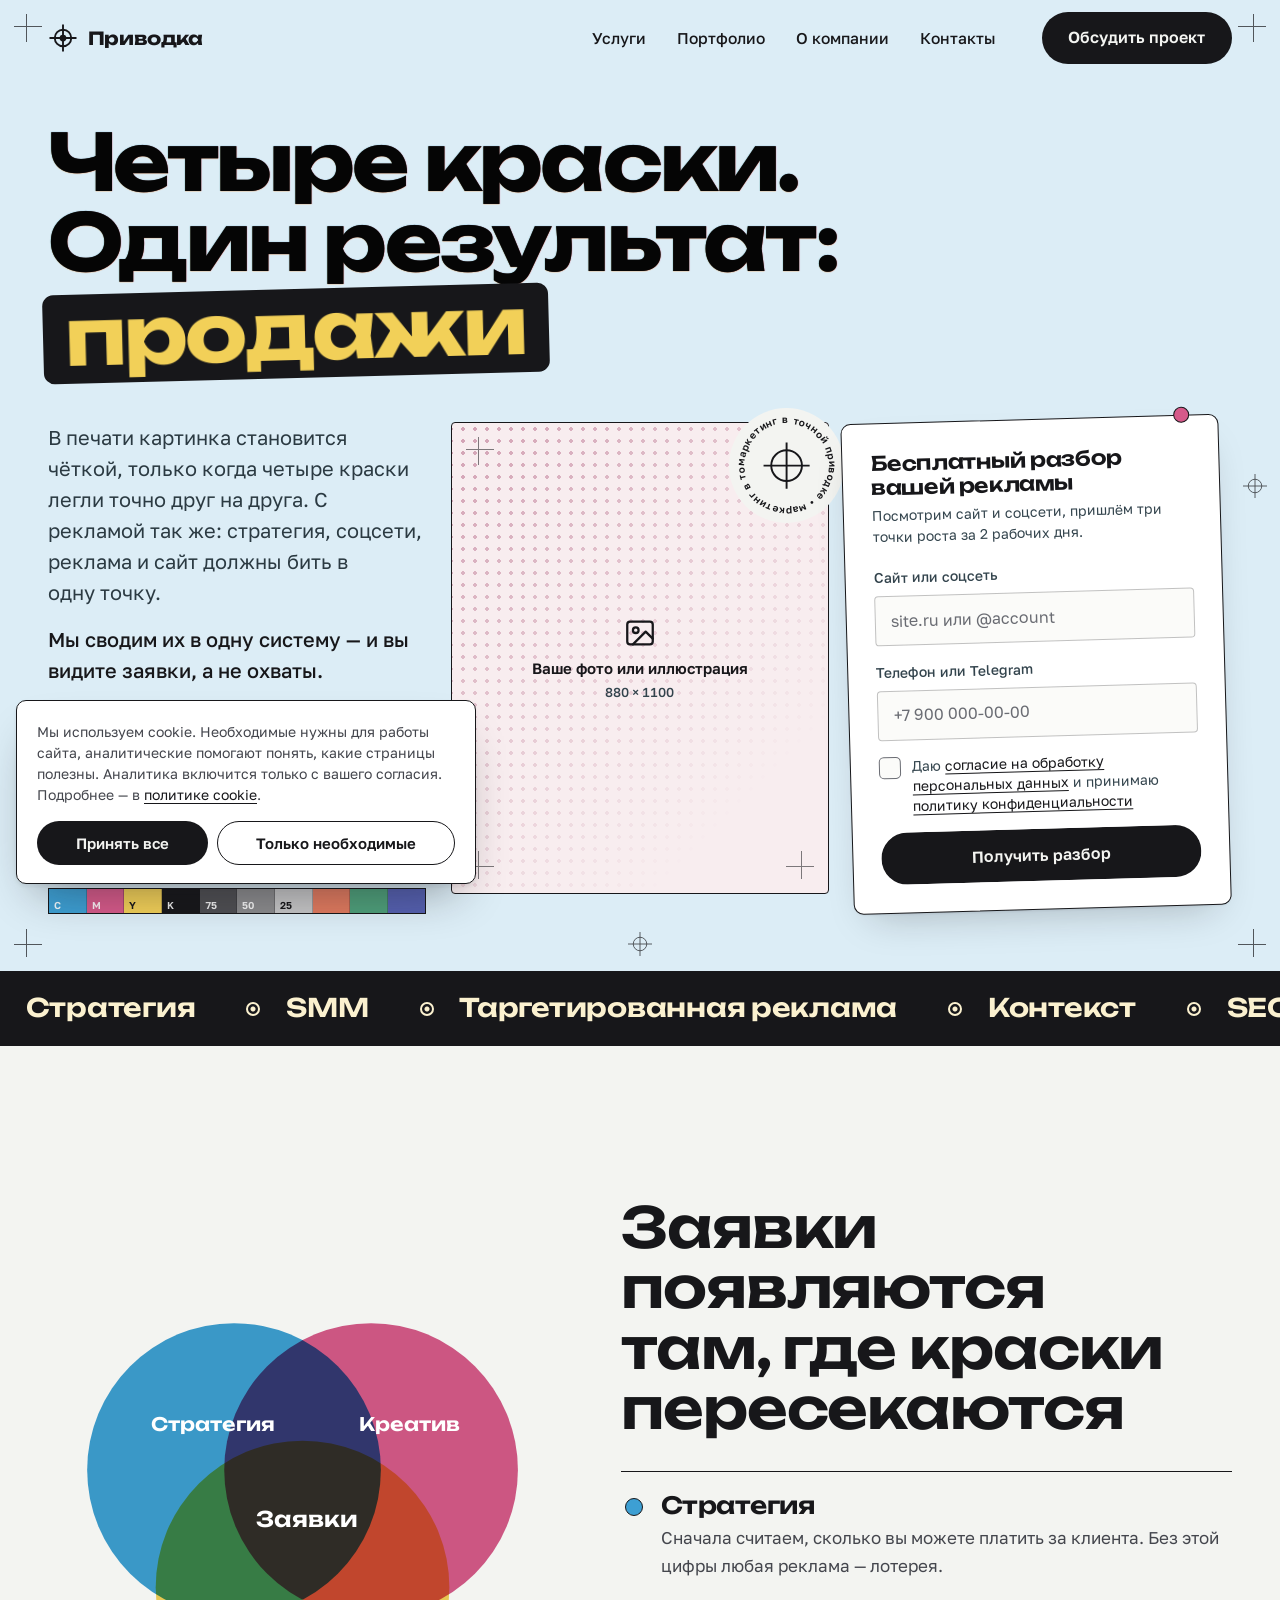
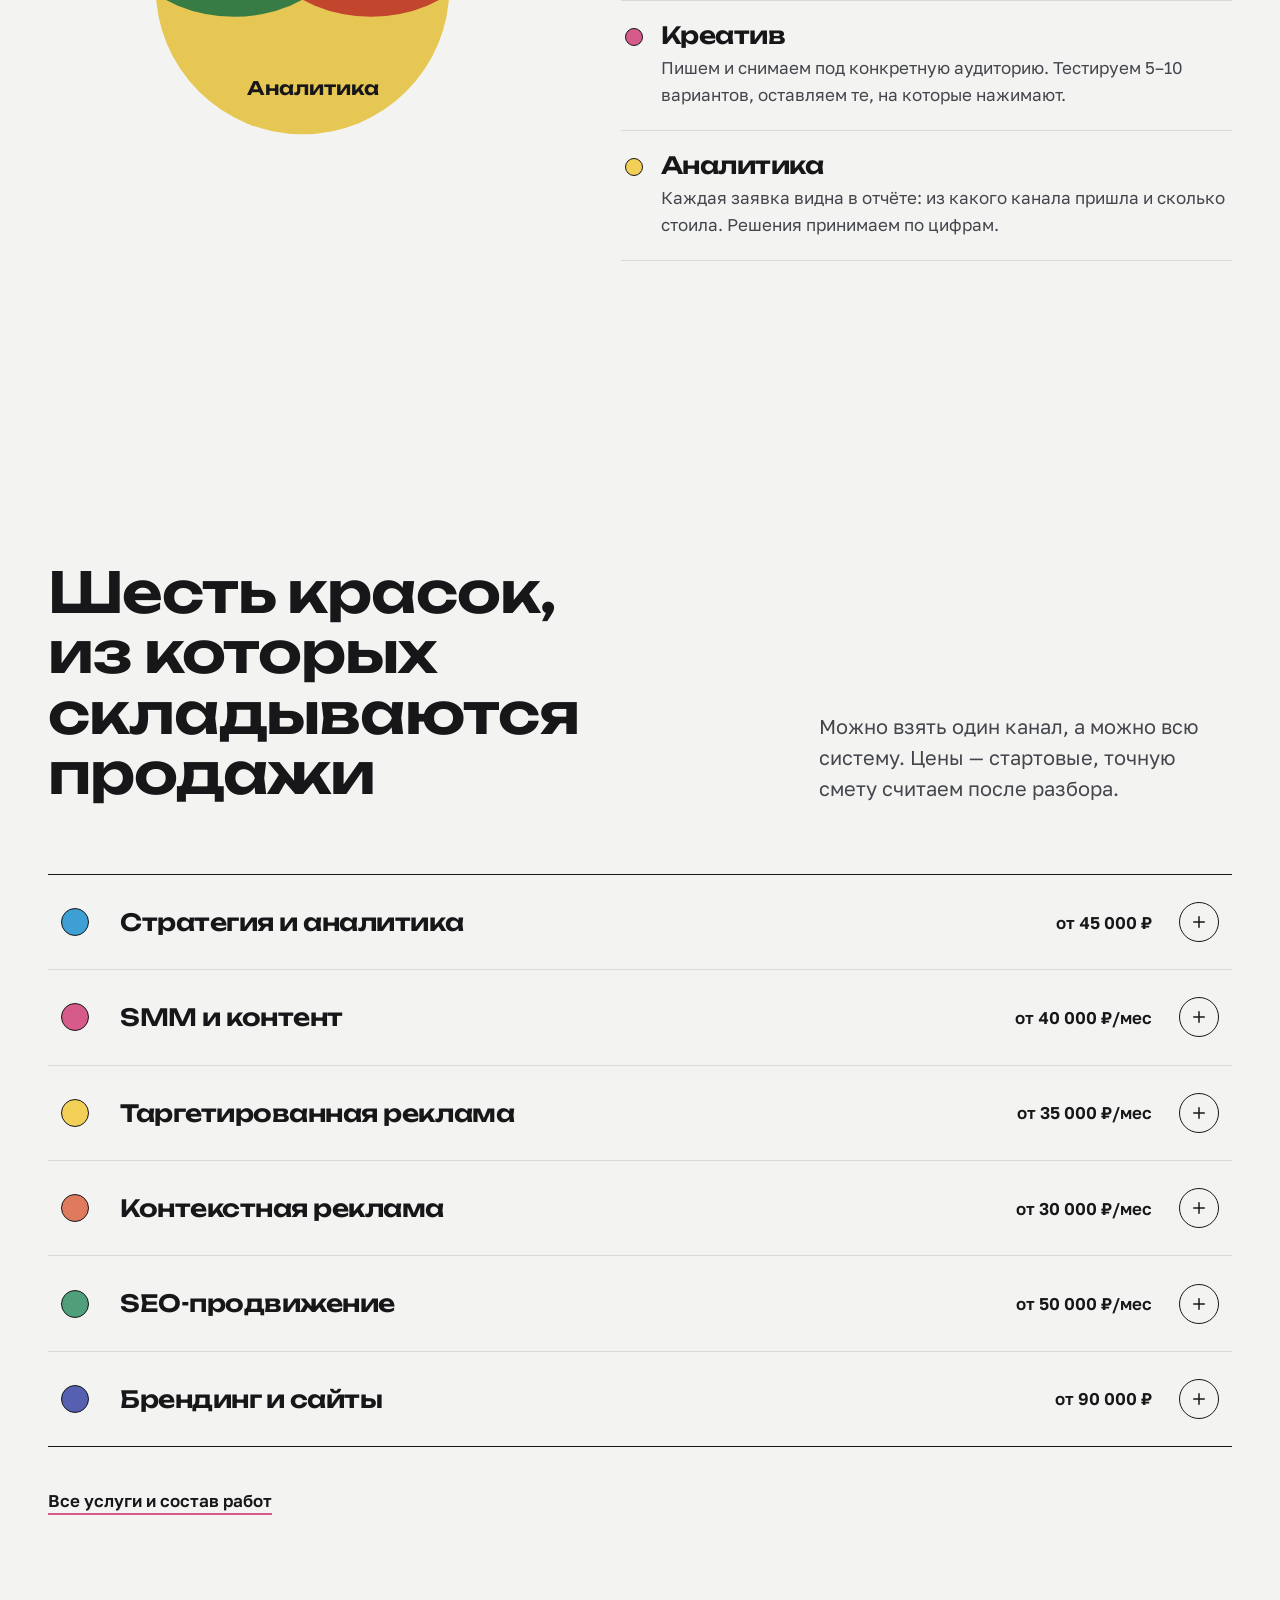
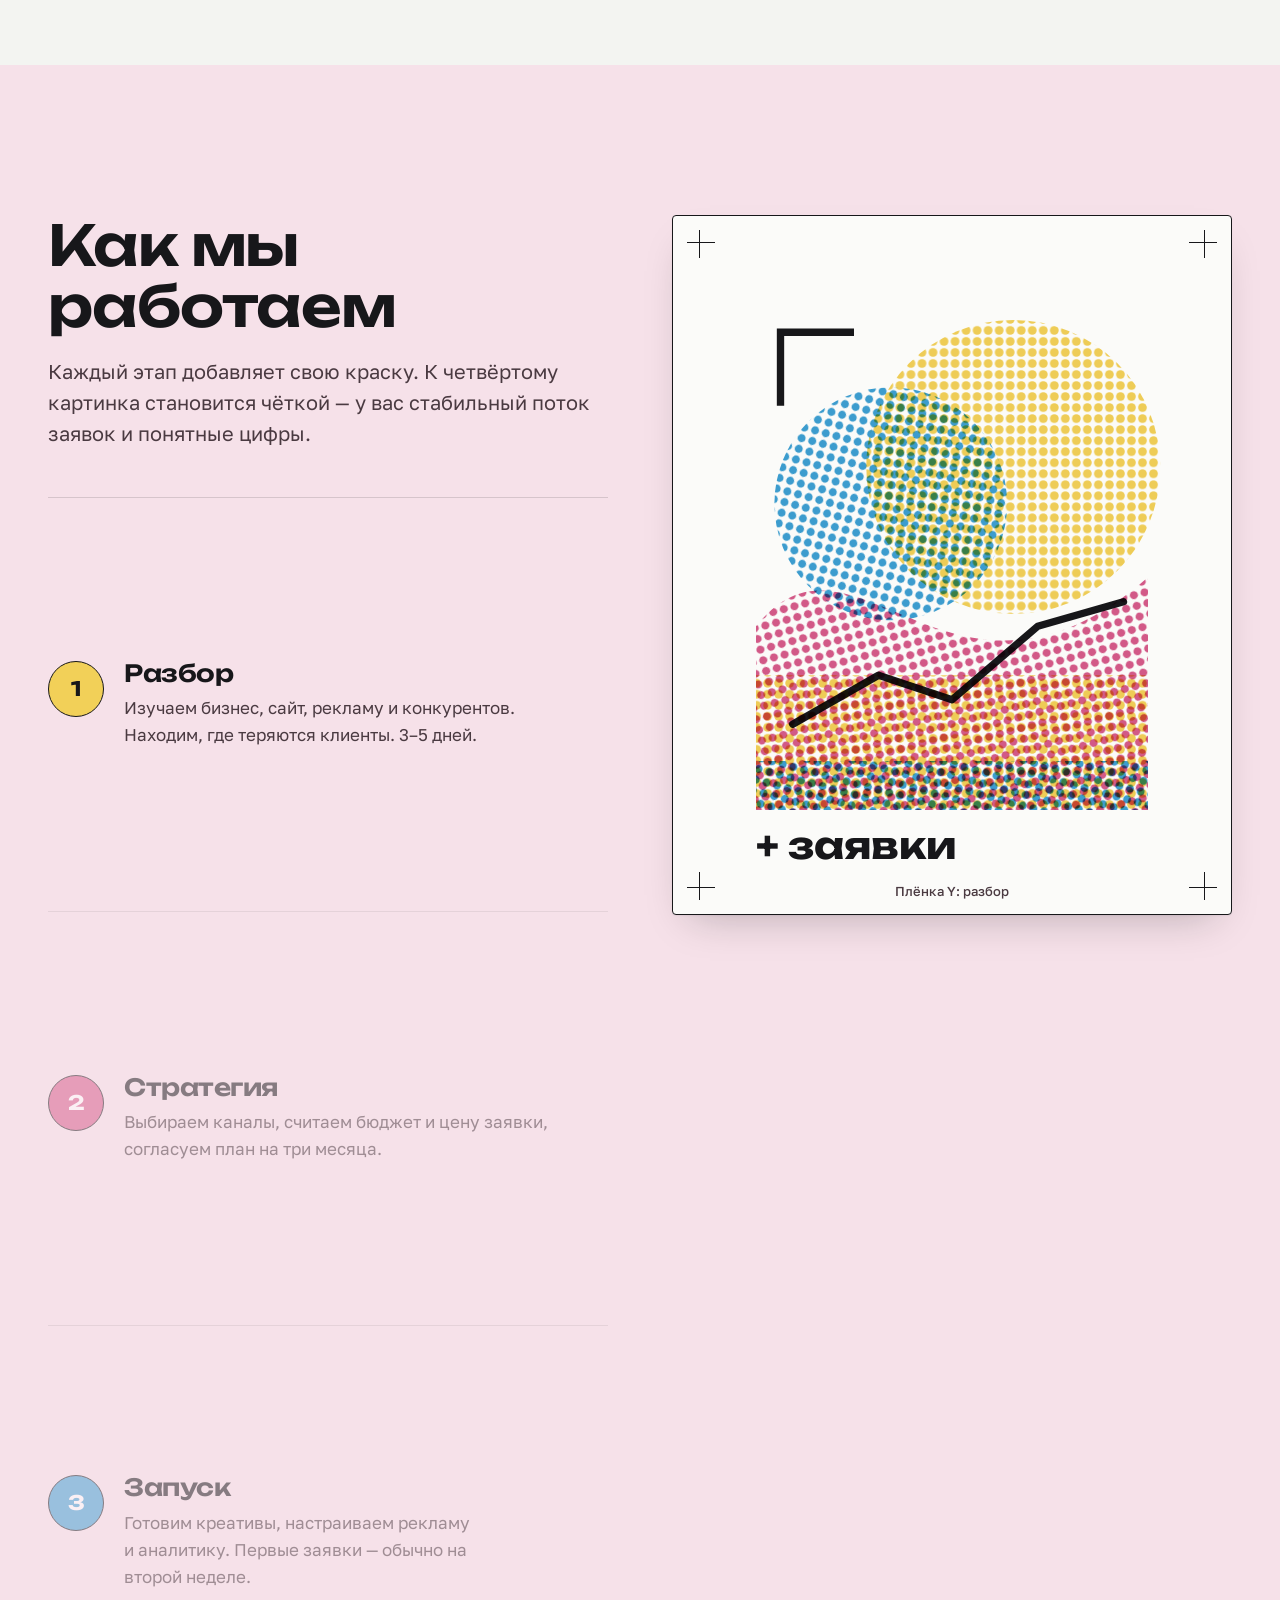
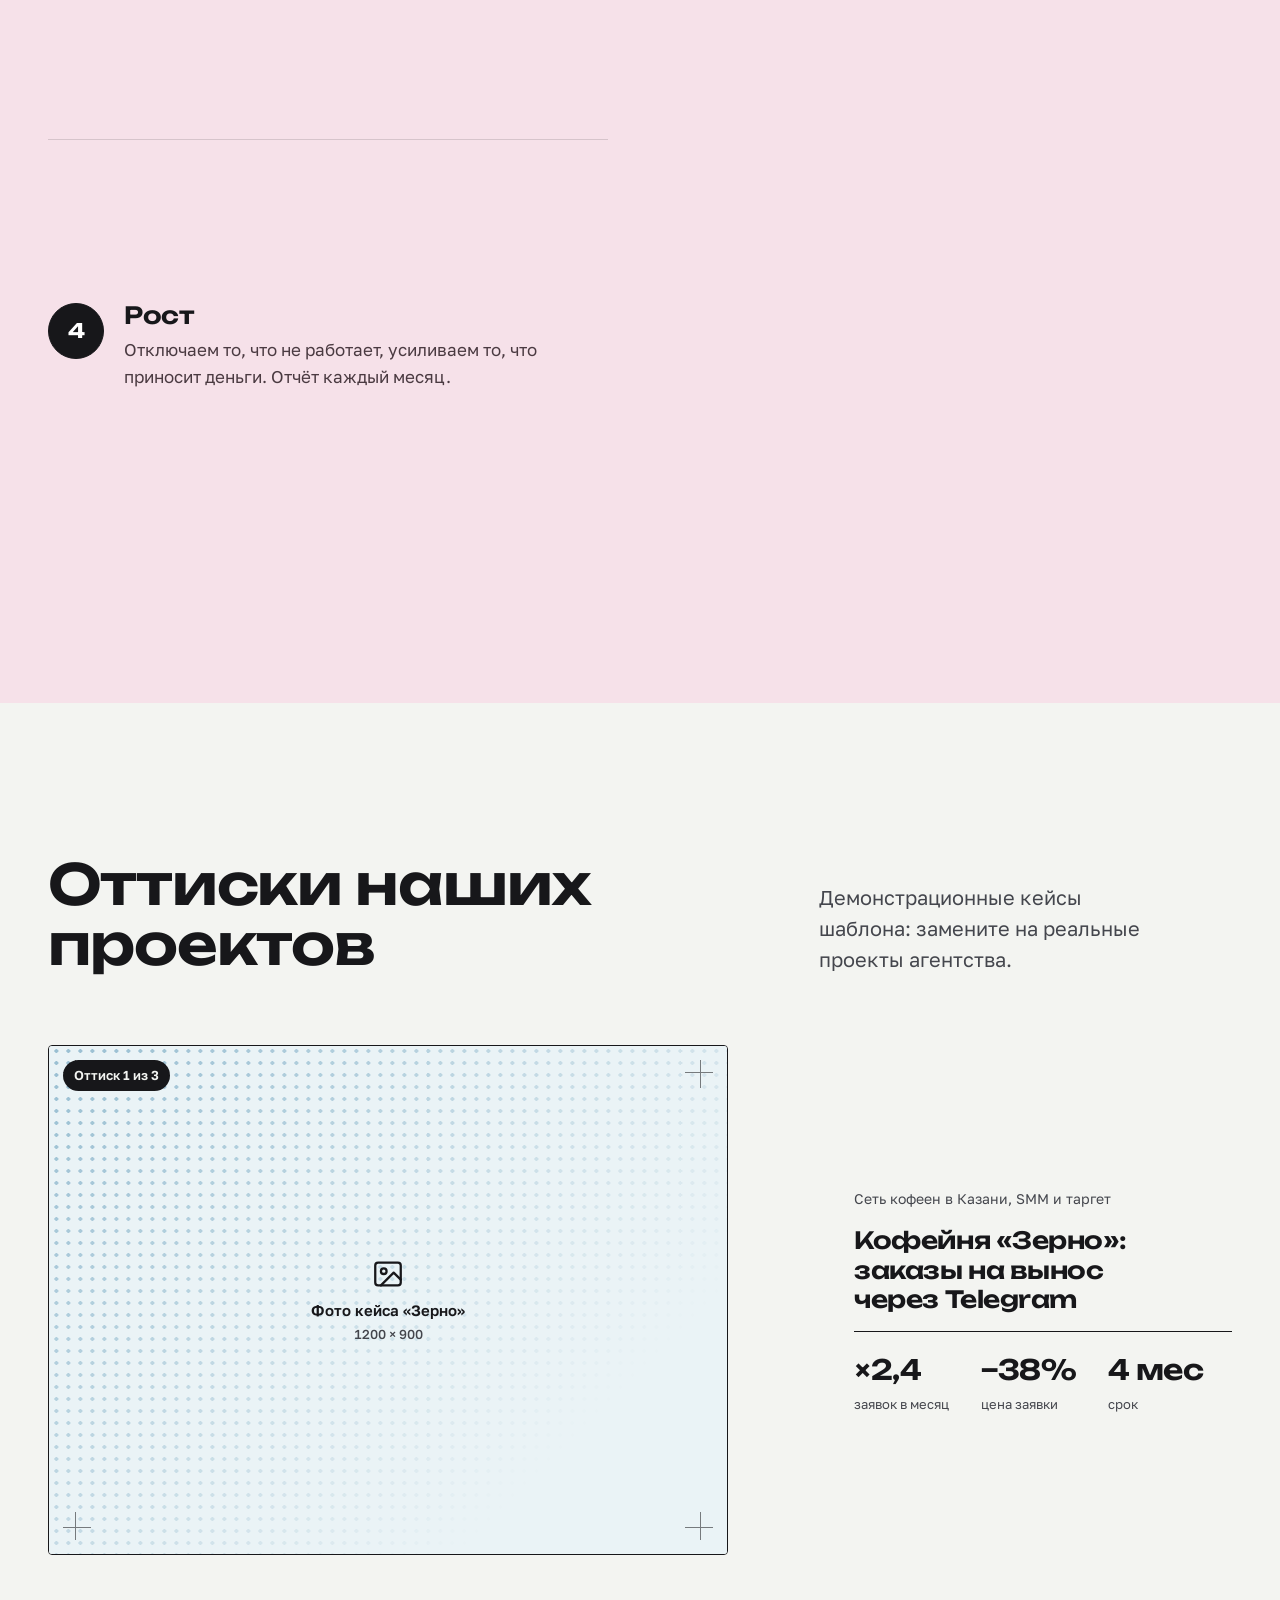
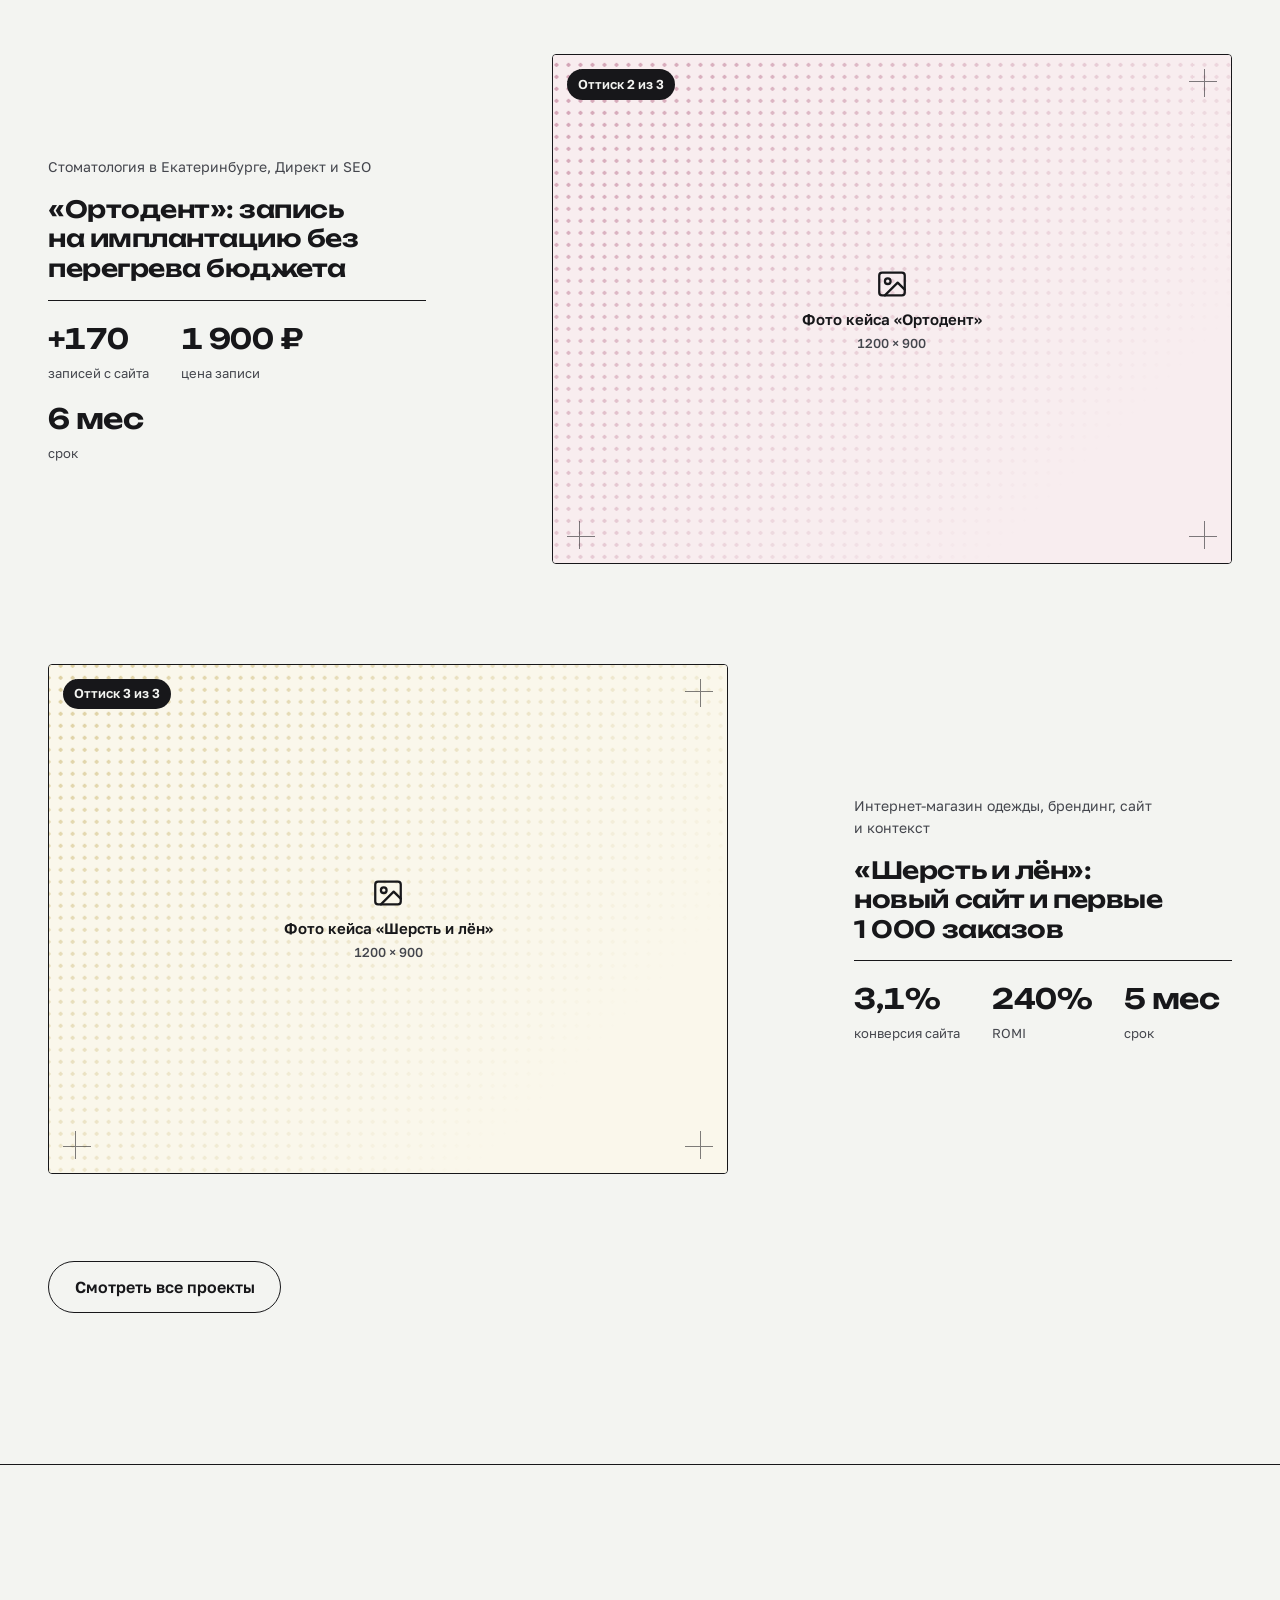
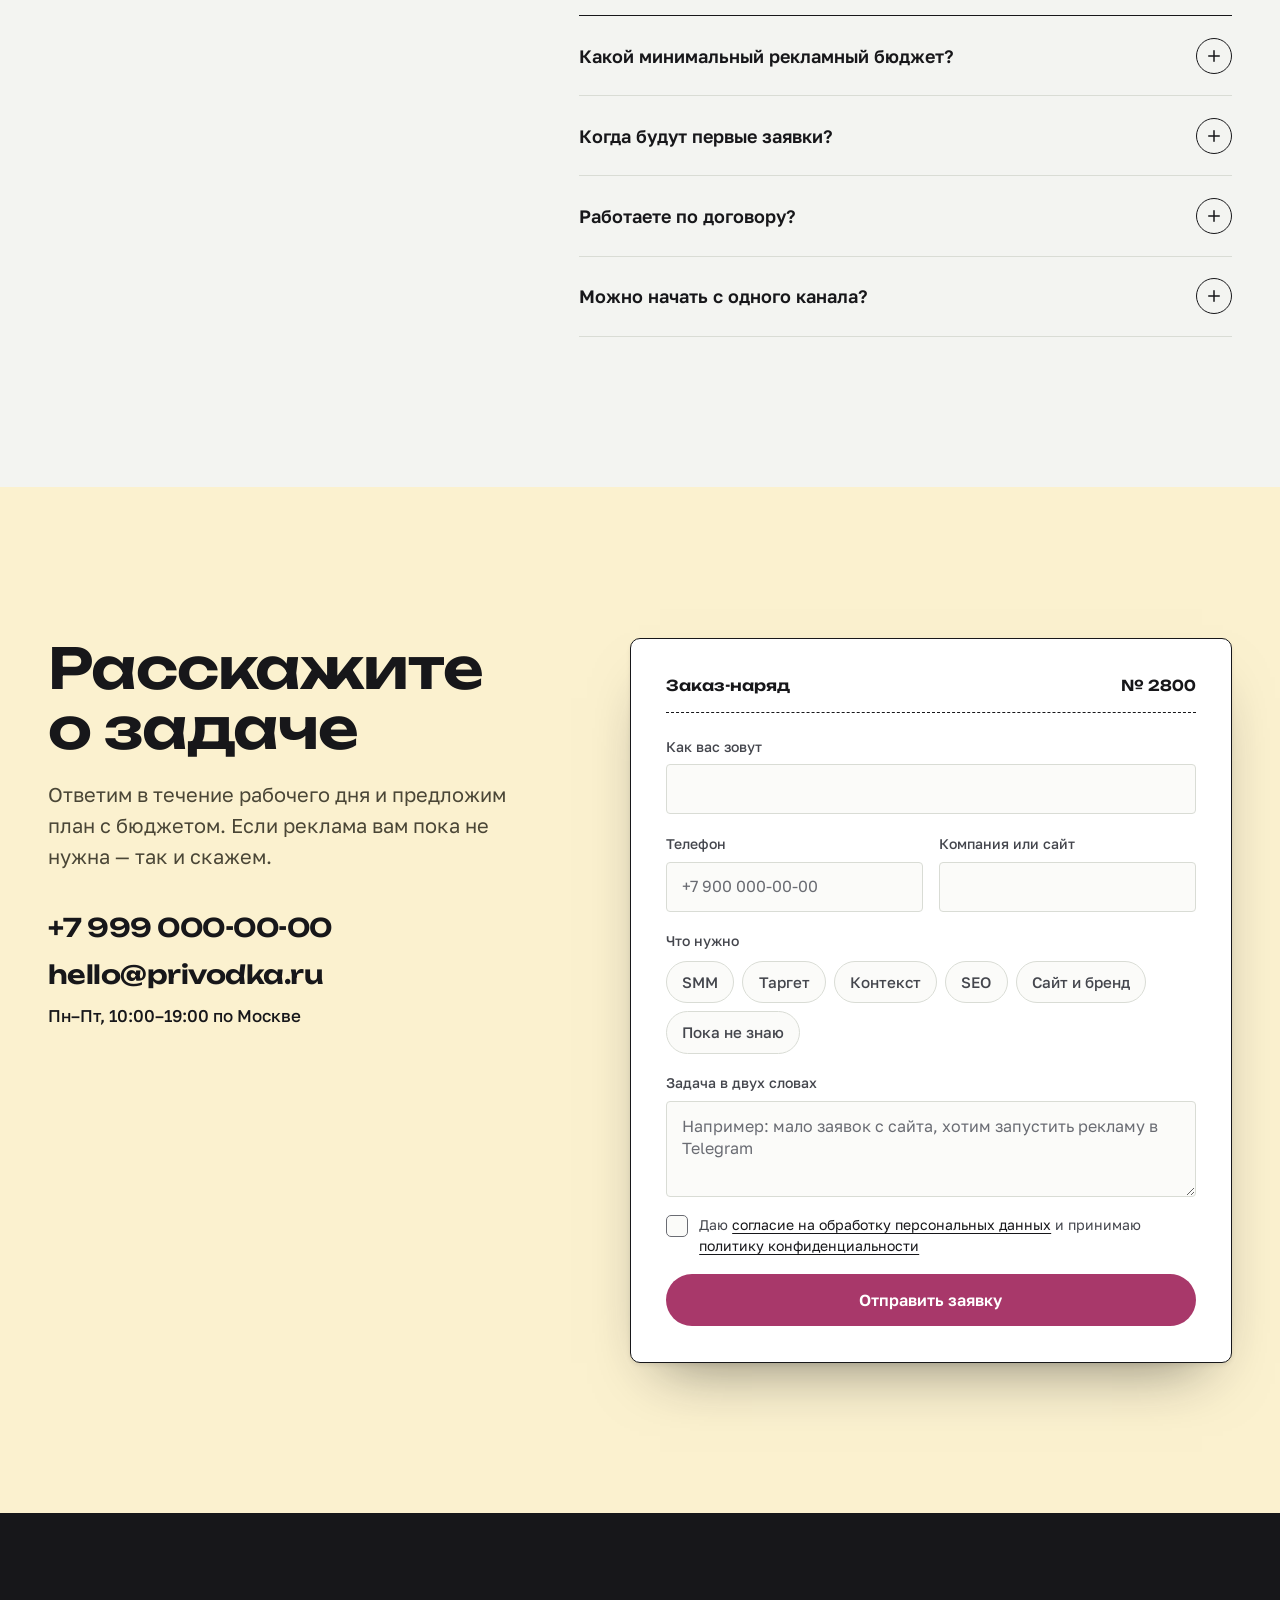
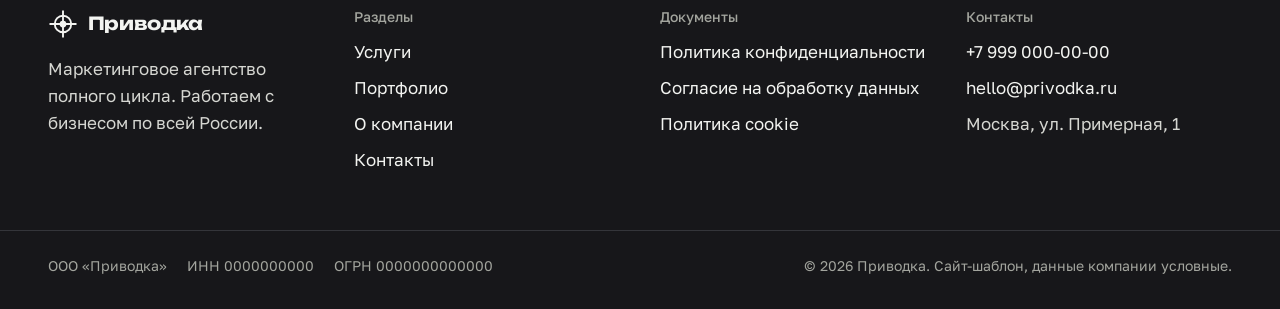
==== commit ad5271f3: "Страницы документов, правки заказчика - Политика конфиденциальности, согласие на обработку данных и " ====
--- a/index.html
+++ b/index.html
@@ -539,7 +539,6 @@
         <li><a href="privacy.html">Политика конфиденциальности</a></li>
         <li><a href="consent.html">Согласие на обработку данных</a></li>
         <li><a href="cookies.html">Политика cookie</a></li>
-        <li><button class="footer-link-btn" type="button" data-cookie-settings>Настройки cookie</button></li>
       </ul>
     </nav>
     <div class="footer-col">
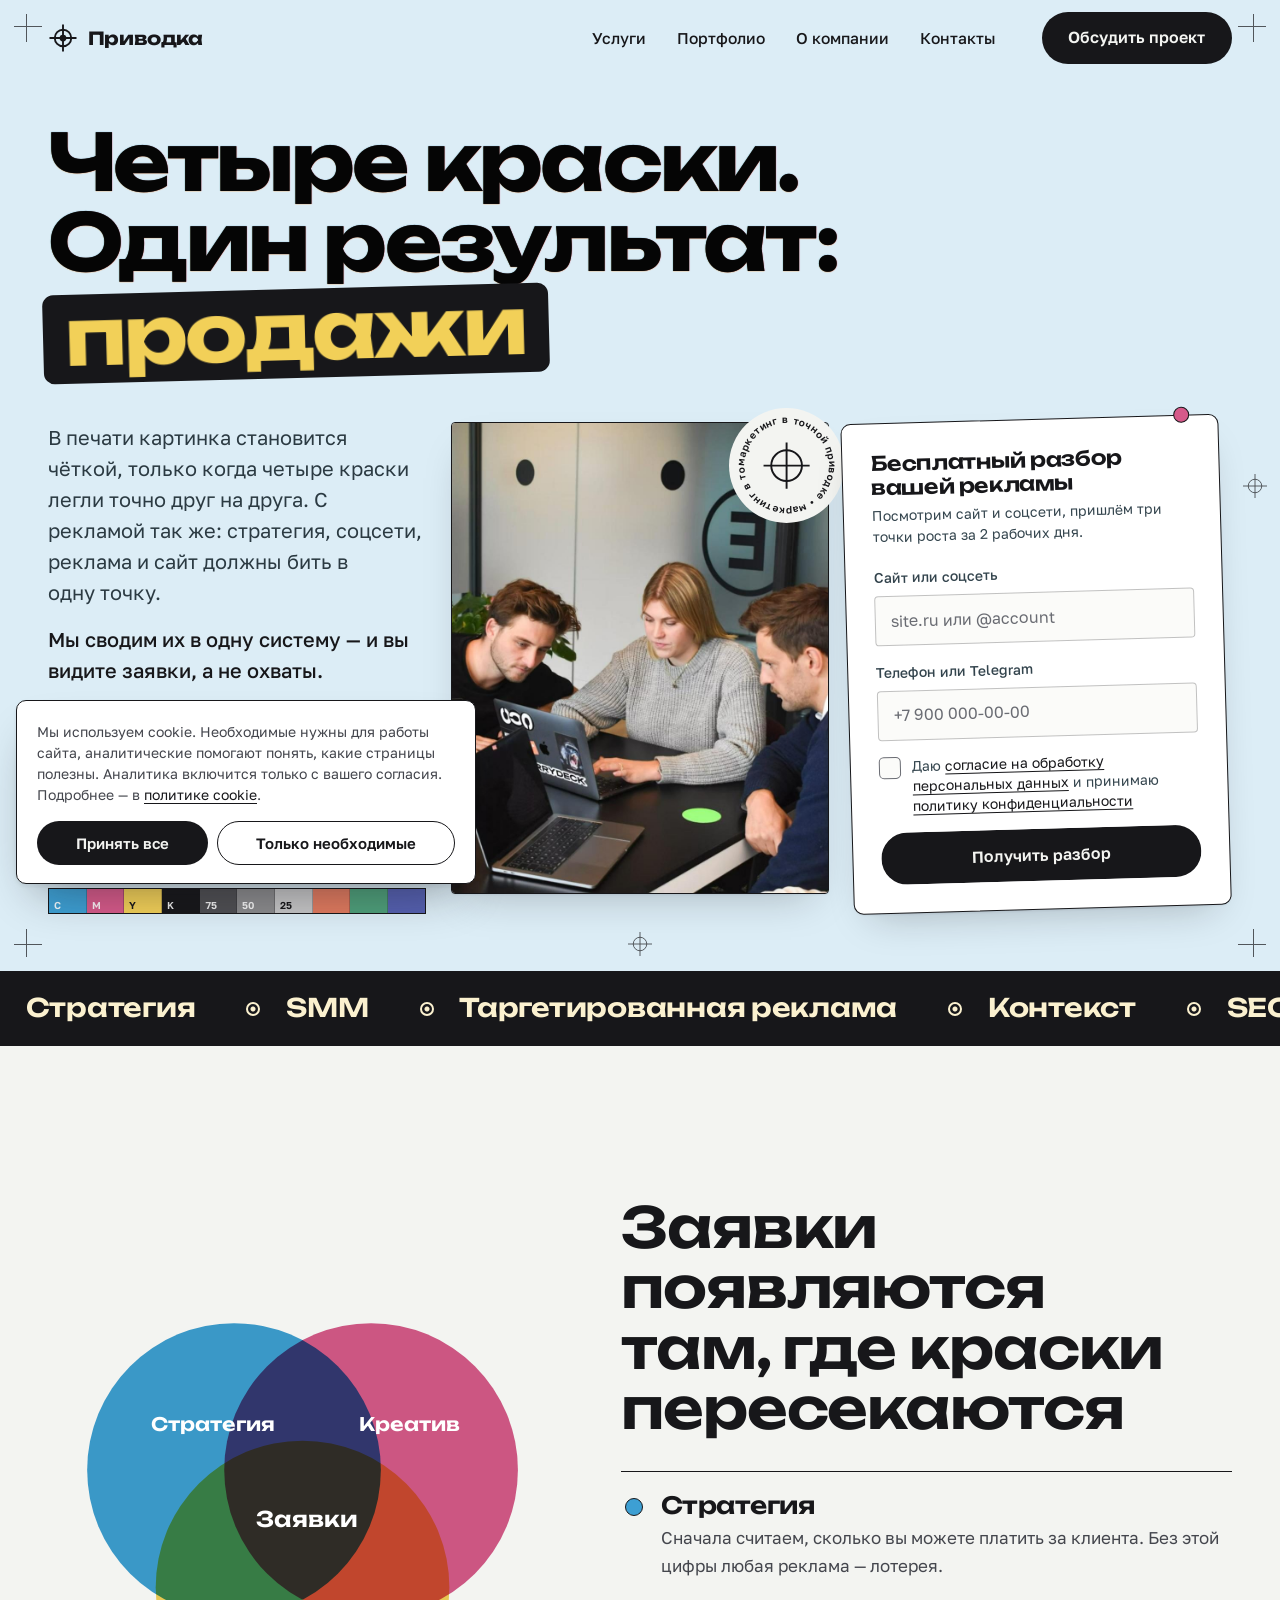
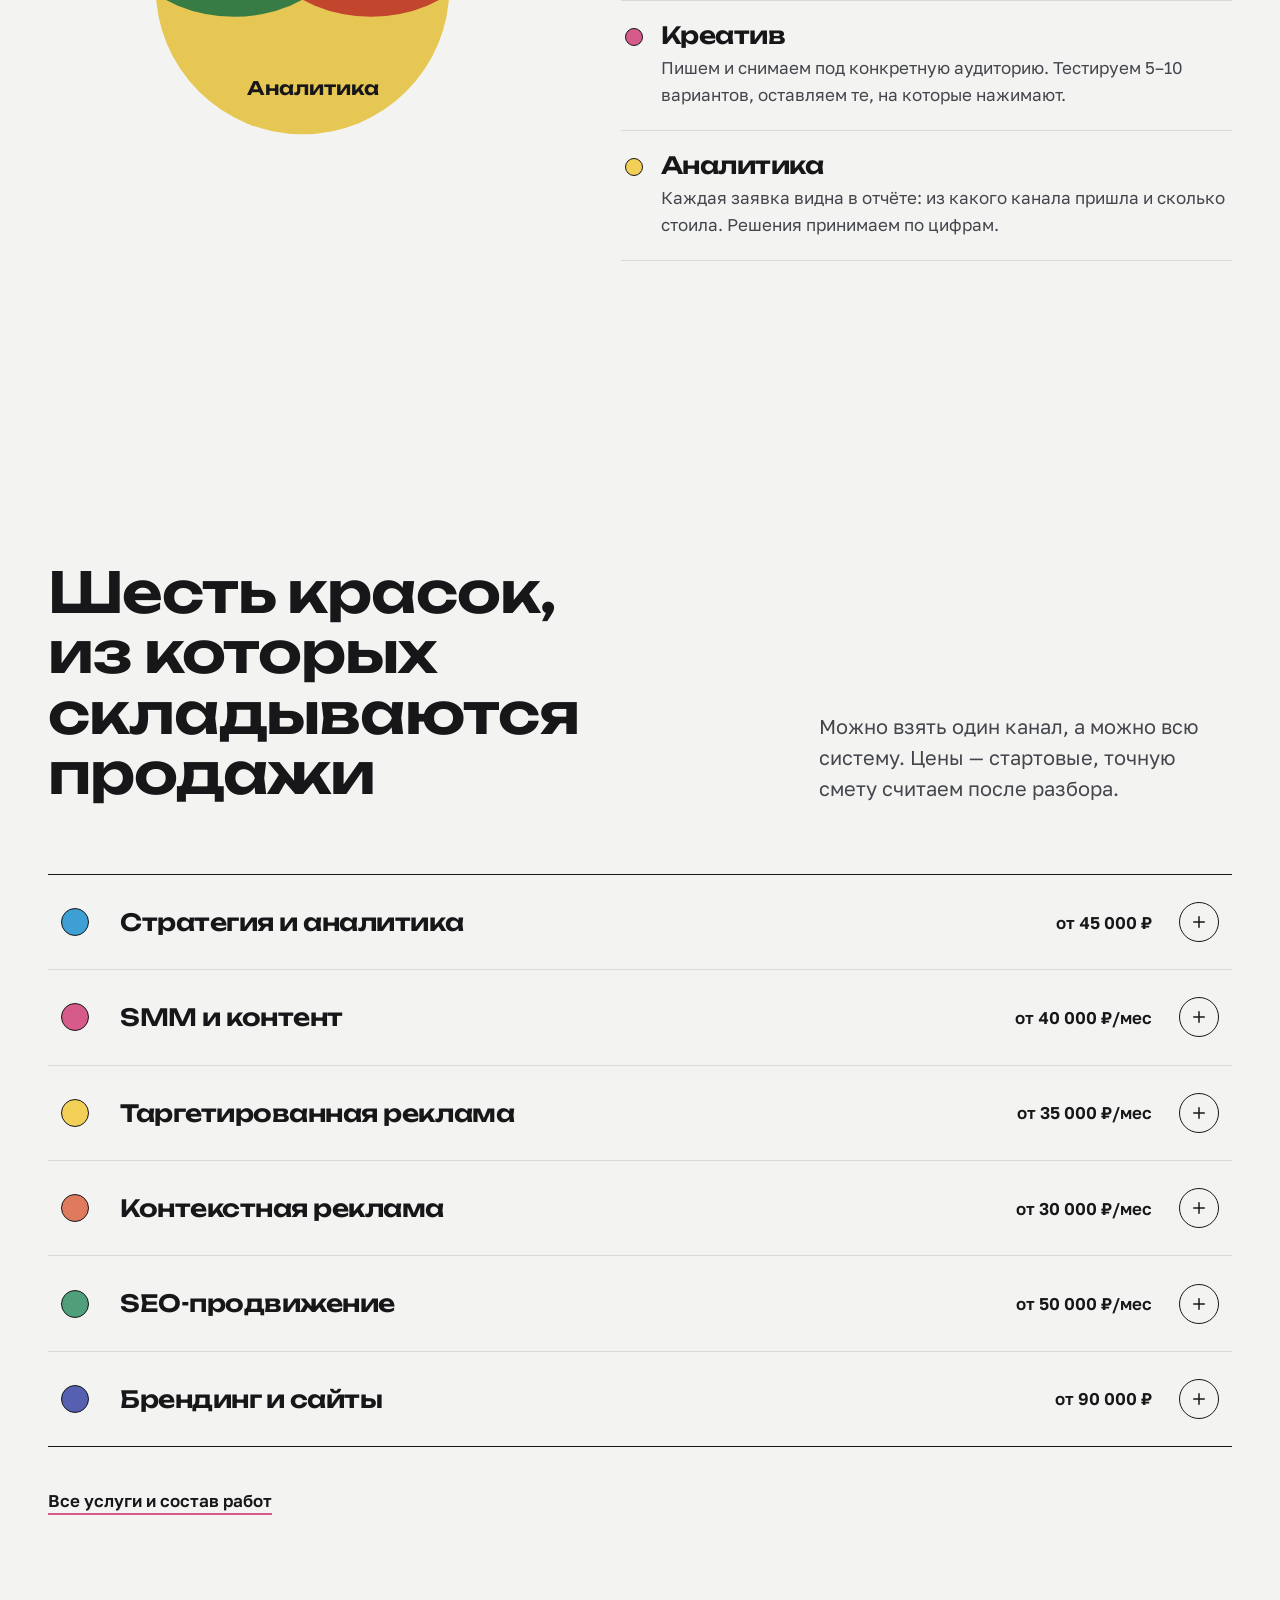
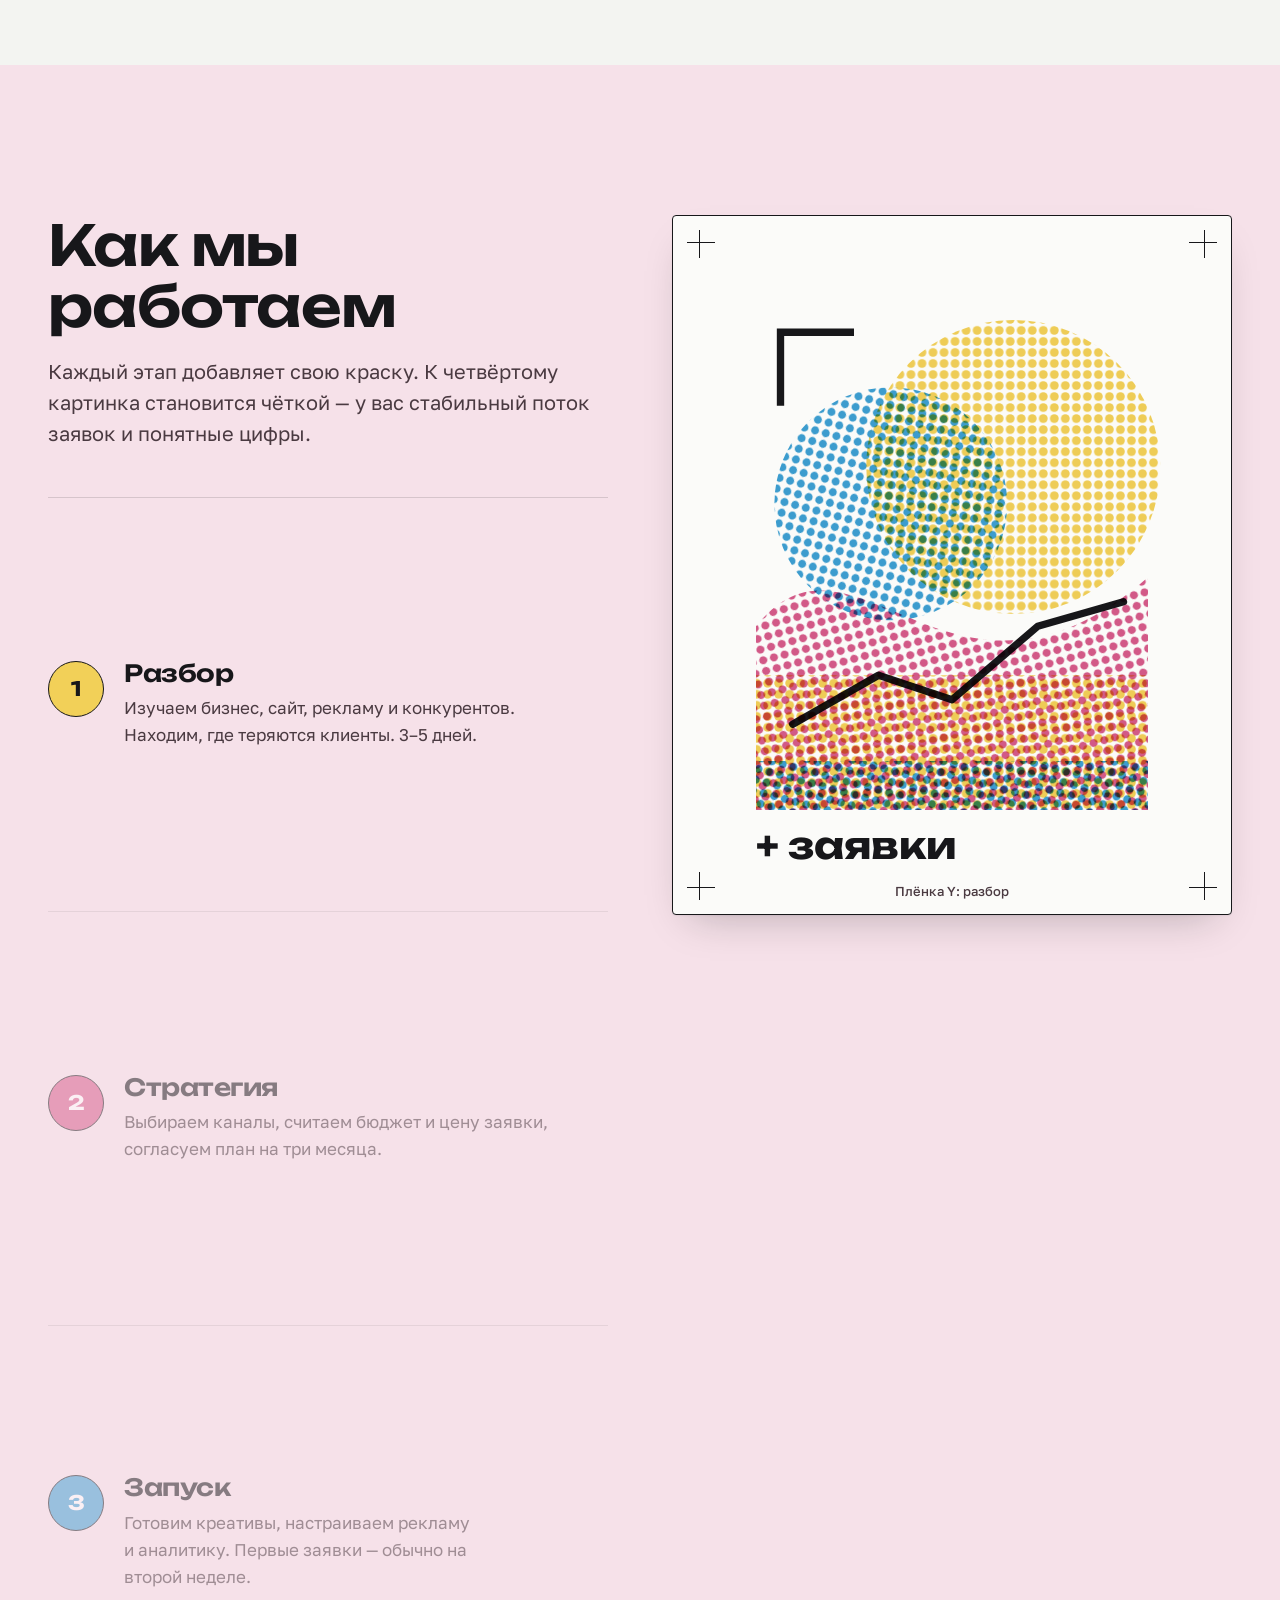
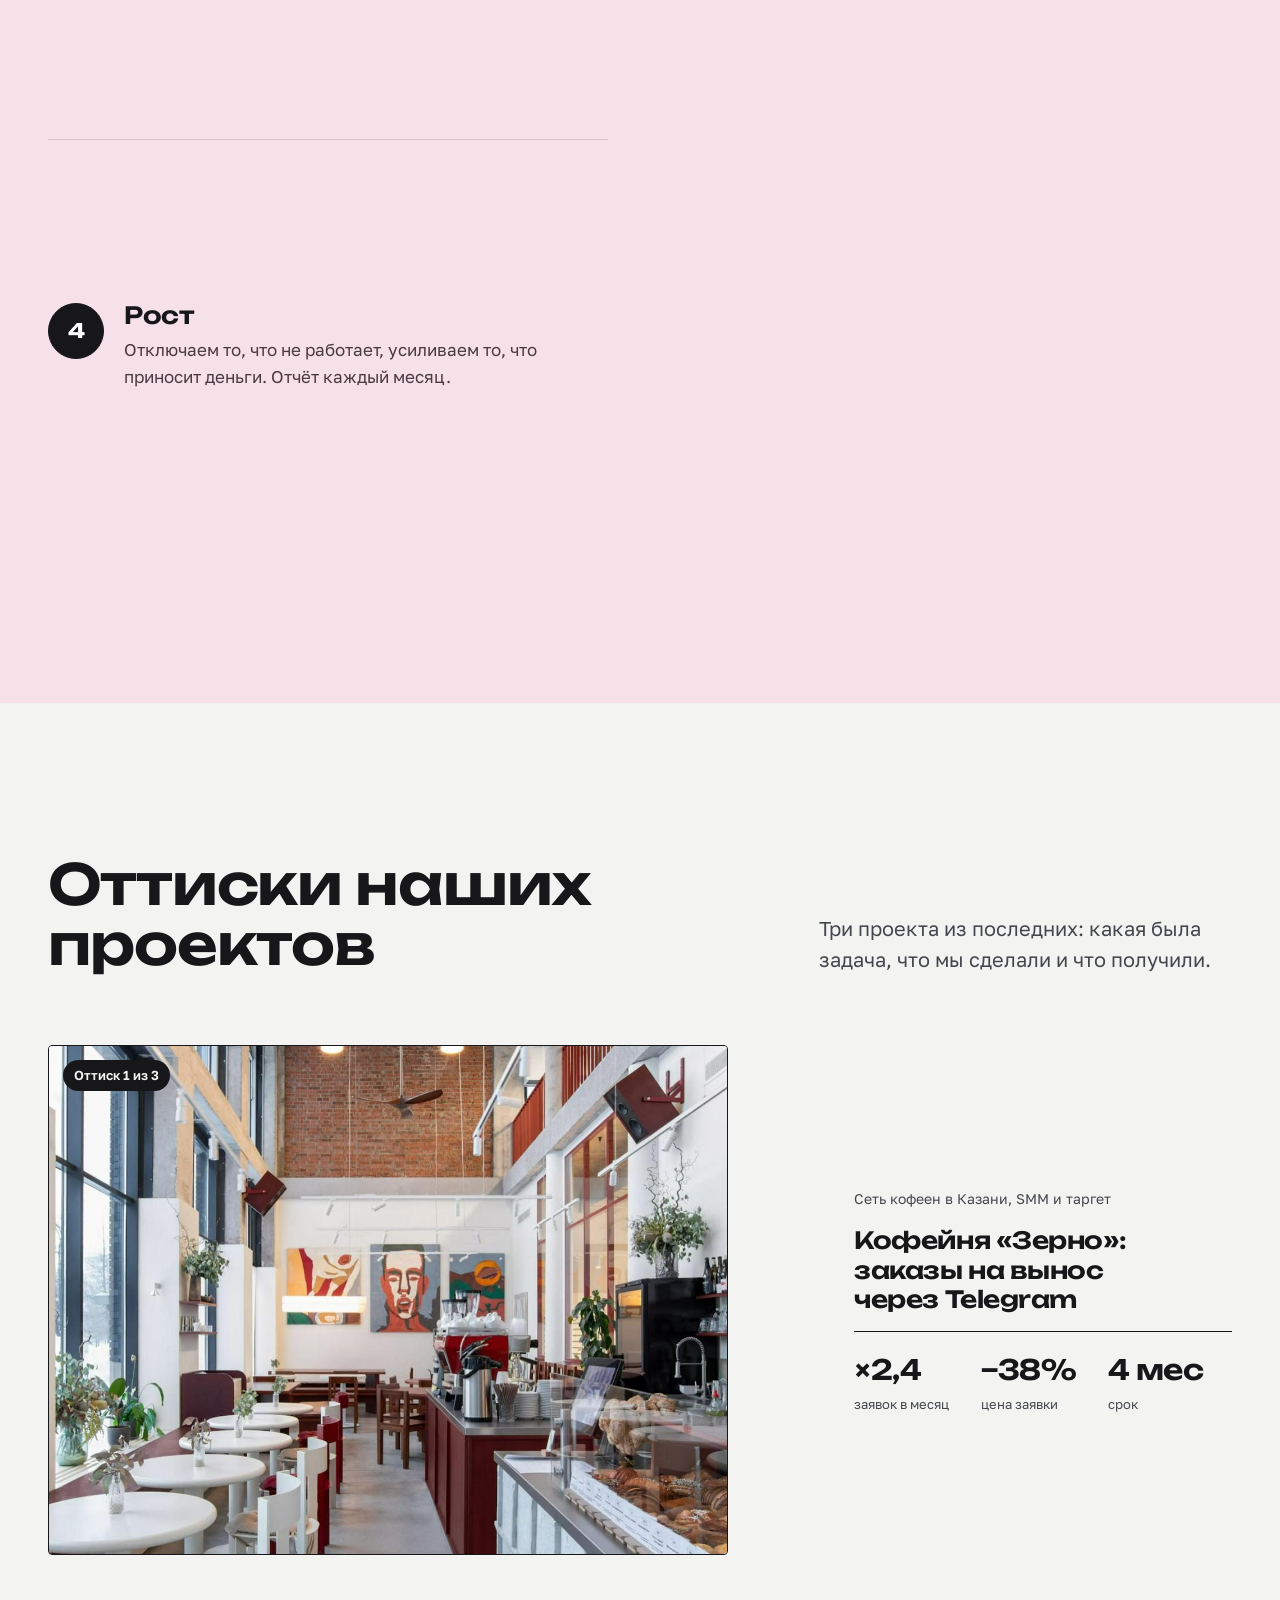
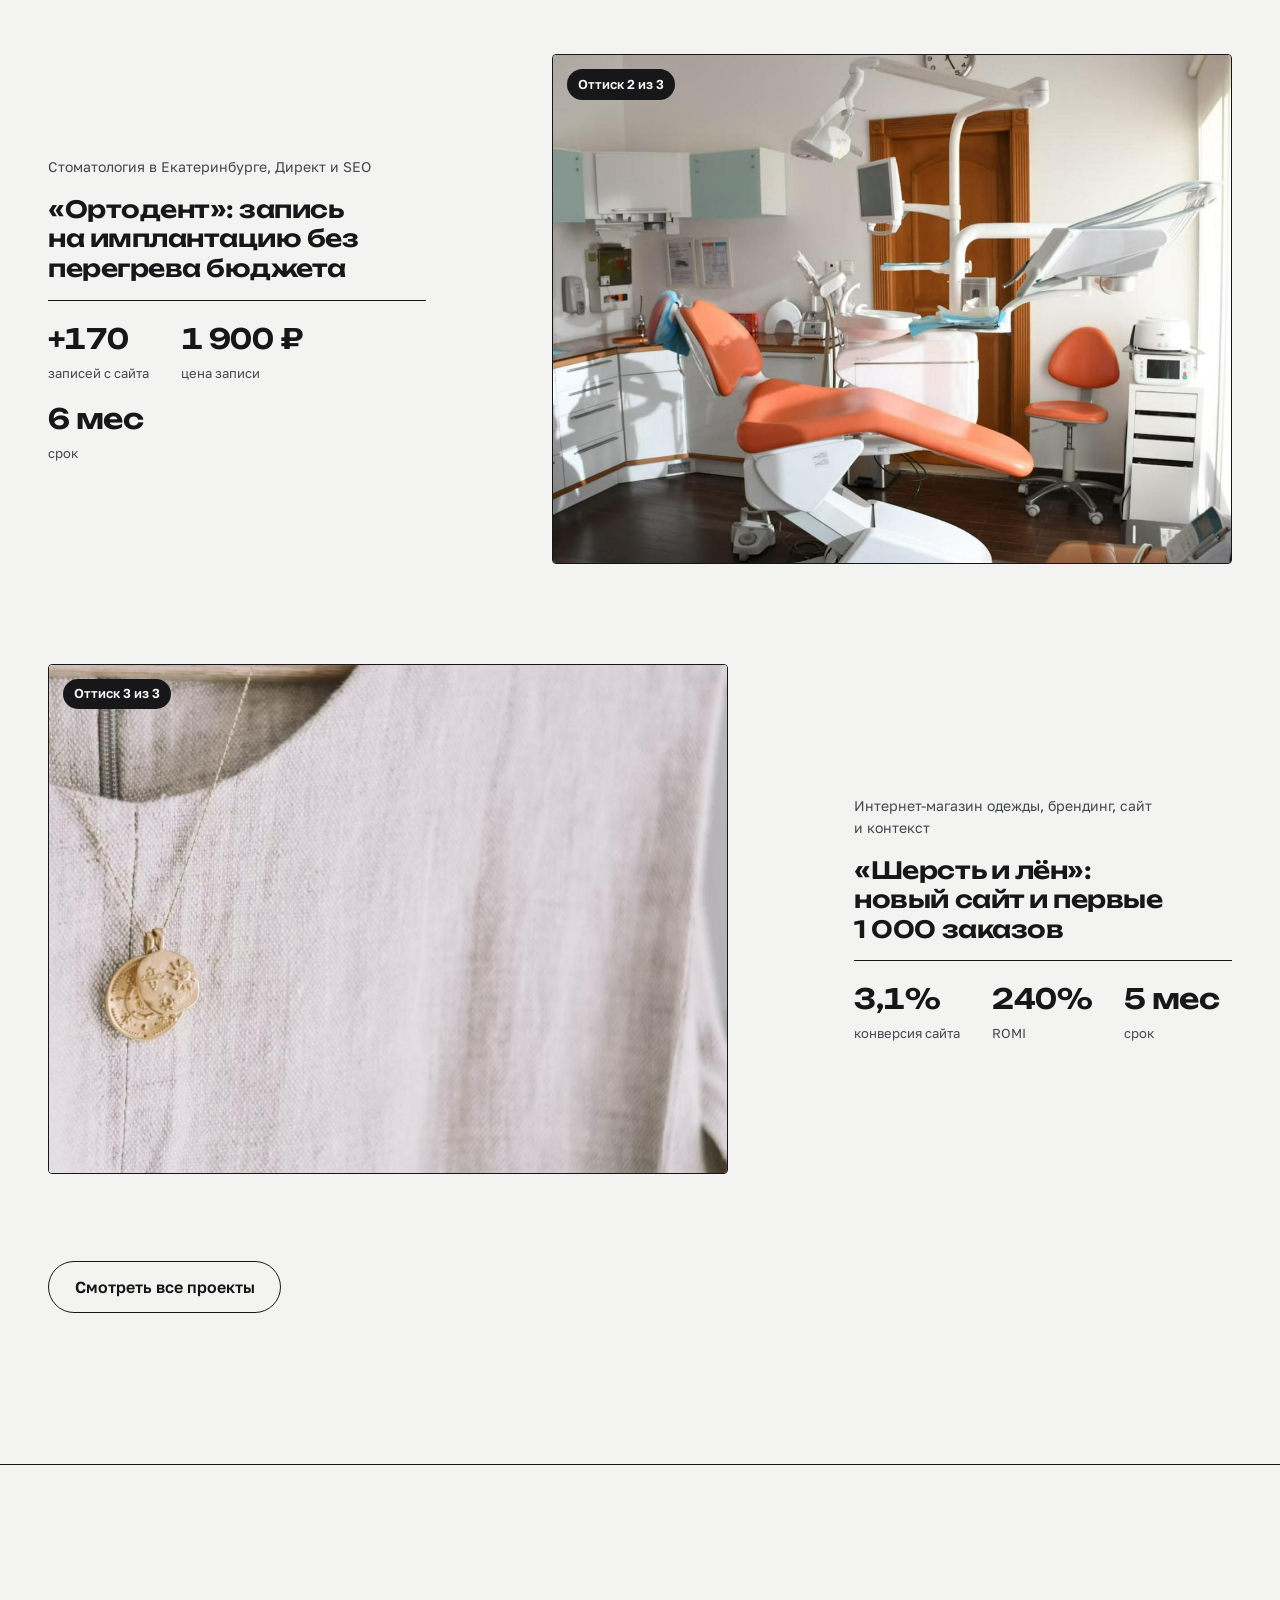
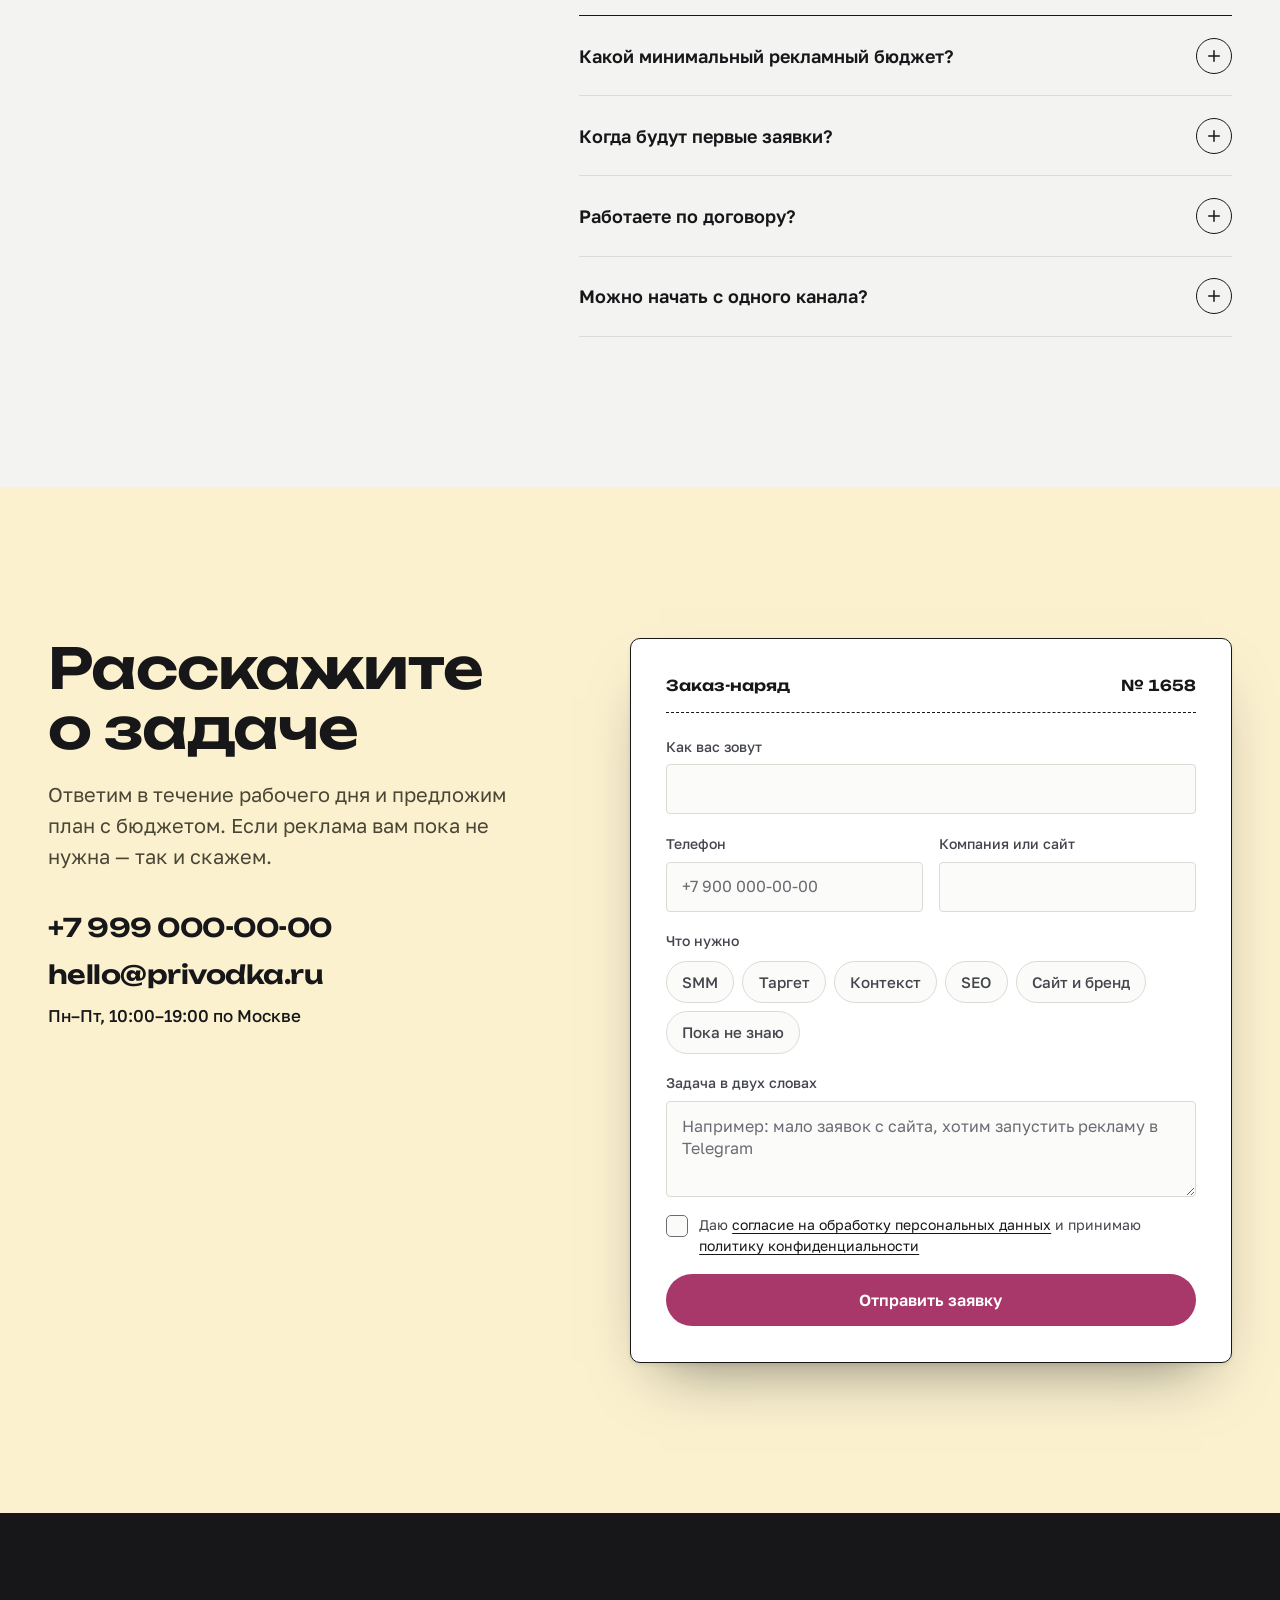
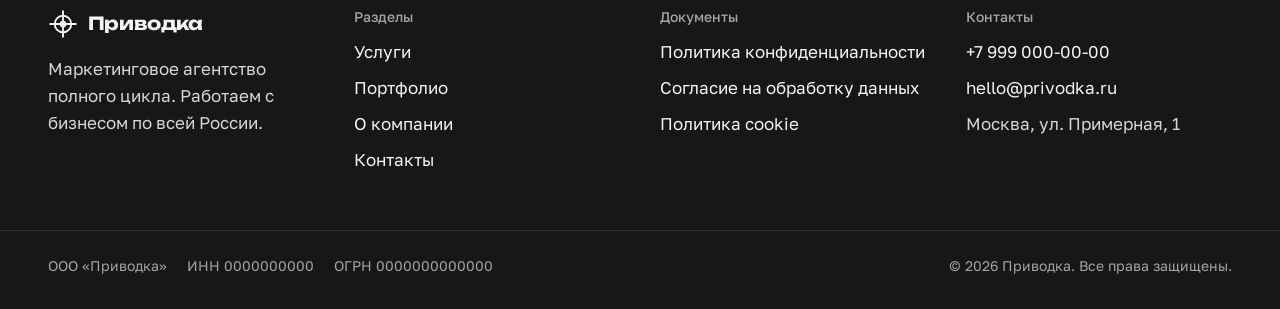
==== commit 98c2b02c: "Наполнение сайта: реальные фото и тексты - Вместо заглушек фото с Unsplash (бесплатная лицензия): пе" ====
--- a/index.html
+++ b/index.html
@@ -133,7 +133,7 @@
       </div>
 
       <div class="hero-visual" data-enter style="--d:4">
-        <div class="ph ph-hero" style="--ink: var(--m)" role="img" aria-label="Ваше фото или иллюстрация, место для изображения 880 × 1100"><span class="ph-pattern" aria-hidden="true"></span><span class="crop crop-tl"></span><span class="crop crop-tr"></span><span class="crop crop-bl"></span><span class="crop crop-br"></span><span class="ph-label" aria-hidden="true"><svg class="ph-icon" viewBox="0 0 24 24" aria-hidden="true"><rect x="3" y="4" width="18" height="16" rx="2"/><circle cx="9" cy="10" r="2"/><path d="M21 16l-5-5-9 9"/></svg><span>Ваше фото или иллюстрация</span><small>880 × 1100</small></span></div>
+        <img class="photo ph-hero" src="assets/images/hero.jpg" alt="Команда агентства разбирает рекламную кампанию" width="880" height="1100" fetchpriority="high" decoding="async">
         <span class="hero-stamp" aria-hidden="true"><svg viewBox="0 0 120 120"><defs><path id="stamp-circle" d="M60 60 m-44 0 a44 44 0 1 1 88 0 a44 44 0 1 1 -88 0"/></defs><text><textPath href="#stamp-circle">маркетинг в точной приводке • маркетинг в точной приводке • </textPath></text><circle cx="60" cy="60" r="16" fill="none" stroke="currentColor" stroke-width="2"/><path d="M60 36v48M36 60h48" stroke="currentColor" stroke-width="2"/></svg></span>
       </div>
 
@@ -235,7 +235,7 @@
           </button>
           <div class="plate-body" id="plate-1" role="region" hidden>
             <div class="plate-body-inner">
-              <div class="ph plate-pic" style="--ink: var(--c)" role="img" aria-label="Фото услуги, место для изображения 600 × 600"><span class="ph-pattern" aria-hidden="true"></span><span class="crop crop-tl"></span><span class="crop crop-tr"></span><span class="crop crop-bl"></span><span class="crop crop-br"></span><span class="ph-label" aria-hidden="true"><svg class="ph-icon" viewBox="0 0 24 24" aria-hidden="true"><rect x="3" y="4" width="18" height="16" rx="2"/><circle cx="9" cy="10" r="2"/><path d="M21 16l-5-5-9 9"/></svg><span>Фото услуги</span><small>600 × 600</small></span></div>
+              <img class="photo plate-pic" src="assets/images/svc-strategy.jpg" alt="Команда планирует стратегию на стикерах" width="973" height="730" loading="lazy" decoding="async">
               <p>Разбираем рынок, конкурентов и путь клиента. Считаем, сколько стоит заявка в каждом канале, и решаем, куда вкладывать бюджет в первую очередь.</p>
               <ul class="ticks"><li>Анализ конкурентов и аудитории</li><li>Медиаплан на 3 месяца</li><li>Сквозная аналитика и дашборд</li></ul>
             </div>
@@ -250,7 +250,7 @@
           </button>
           <div class="plate-body" id="plate-2" role="region" hidden>
             <div class="plate-body-inner">
-              <div class="ph plate-pic" style="--ink: var(--m)" role="img" aria-label="Фото услуги, место для изображения 600 × 600"><span class="ph-pattern" aria-hidden="true"></span><span class="crop crop-tl"></span><span class="crop crop-tr"></span><span class="crop crop-bl"></span><span class="crop crop-br"></span><span class="ph-label" aria-hidden="true"><svg class="ph-icon" viewBox="0 0 24 24" aria-hidden="true"><rect x="3" y="4" width="18" height="16" rx="2"/><circle cx="9" cy="10" r="2"/><path d="M21 16l-5-5-9 9"/></svg><span>Фото услуги</span><small>600 × 600</small></span></div>
+              <img class="photo plate-pic" src="assets/images/svc-smm.jpg" alt="Люди листают ленту в телефонах" width="973" height="730" loading="lazy" decoding="async">
               <p>Ведём ВКонтакте, Telegram и другие площадки. Пишем, снимаем и монтируем сами, отвечаем подписчикам и отчитываемся каждый месяц.</p>
               <ul class="ticks"><li>Контент-план и визуальный стиль</li><li>12–20 публикаций в месяц</li><li>Reels, клипы и сторис</li></ul>
             </div>
@@ -265,7 +265,7 @@
           </button>
           <div class="plate-body" id="plate-3" role="region" hidden>
             <div class="plate-body-inner">
-              <div class="ph plate-pic" style="--ink: var(--y)" role="img" aria-label="Фото услуги, место для изображения 600 × 600"><span class="ph-pattern" aria-hidden="true"></span><span class="crop crop-tl"></span><span class="crop crop-tr"></span><span class="crop crop-bl"></span><span class="crop crop-br"></span><span class="ph-label" aria-hidden="true"><svg class="ph-icon" viewBox="0 0 24 24" aria-hidden="true"><rect x="3" y="4" width="18" height="16" rx="2"/><circle cx="9" cy="10" r="2"/><path d="M21 16l-5-5-9 9"/></svg><span>Фото услуги</span><small>600 × 600</small></span></div>
+              <img class="photo plate-pic" src="assets/images/svc-target.jpg" alt="Девушка смотрит рекламу в телефоне" width="973" height="730" loading="lazy" decoding="async">
               <p>Запускаем рекламу во ВКонтакте, Telegram Ads и VK Рекламе. Тестируем креативы малыми бюджетами и масштабируем только то, что приносит заявки.</p>
               <ul class="ticks"><li>Сегменты аудитории и креативы</li><li>A/B-тесты каждую неделю</li><li>Отчёт по стоимости заявки</li></ul>
             </div>
@@ -280,7 +280,7 @@
           </button>
           <div class="plate-body" id="plate-4" role="region" hidden>
             <div class="plate-body-inner">
-              <div class="ph plate-pic" style="--ink: var(--r)" role="img" aria-label="Фото услуги, место для изображения 600 × 600"><span class="ph-pattern" aria-hidden="true"></span><span class="crop crop-tl"></span><span class="crop crop-tr"></span><span class="crop crop-bl"></span><span class="crop crop-br"></span><span class="ph-label" aria-hidden="true"><svg class="ph-icon" viewBox="0 0 24 24" aria-hidden="true"><rect x="3" y="4" width="18" height="16" rx="2"/><circle cx="9" cy="10" r="2"/><path d="M21 16l-5-5-9 9"/></svg><span>Фото услуги</span><small>600 × 600</small></span></div>
+              <img class="photo plate-pic" src="assets/images/svc-context.jpg" alt="Ноутбук с отчётом по рекламным кампаниям" width="973" height="730" loading="lazy" decoding="async">
               <p>Настраиваем Яндекс Директ под горячий спрос: поиск, РСЯ, ретаргетинг. Минусуем лишние запросы, чтобы бюджет не уходил на случайные клики.</p>
               <ul class="ticks"><li>Семантика и структура кампаний</li><li>Настройка целей в Метрике</li><li>Еженедельная оптимизация ставок</li></ul>
             </div>
@@ -295,7 +295,7 @@
           </button>
           <div class="plate-body" id="plate-5" role="region" hidden>
             <div class="plate-body-inner">
-              <div class="ph plate-pic" style="--ink: var(--g)" role="img" aria-label="Фото услуги, место для изображения 600 × 600"><span class="ph-pattern" aria-hidden="true"></span><span class="crop crop-tl"></span><span class="crop crop-tr"></span><span class="crop crop-bl"></span><span class="crop crop-br"></span><span class="ph-label" aria-hidden="true"><svg class="ph-icon" viewBox="0 0 24 24" aria-hidden="true"><rect x="3" y="4" width="18" height="16" rx="2"/><circle cx="9" cy="10" r="2"/><path d="M21 16l-5-5-9 9"/></svg><span>Фото услуги</span><small>600 × 600</small></span></div>
+              <img class="photo plate-pic" src="assets/images/svc-seo.jpg" alt="Ноутбук с графиками роста трафика" width="973" height="730" loading="lazy" decoding="async">
               <p>Выводим сайт в топ Яндекса и Google по запросам, которые приводят покупателей, а не просто трафик. Работаем с текстами, технической частью и ссылками.</p>
               <ul class="ticks"><li>Технический аудит сайта</li><li>Кластеризация запросов</li><li>Ежемесячный отчёт по позициям</li></ul>
             </div>
@@ -310,7 +310,7 @@
           </button>
           <div class="plate-body" id="plate-6" role="region" hidden>
             <div class="plate-body-inner">
-              <div class="ph plate-pic" style="--ink: var(--b)" role="img" aria-label="Фото услуги, место для изображения 600 × 600"><span class="ph-pattern" aria-hidden="true"></span><span class="crop crop-tl"></span><span class="crop crop-tr"></span><span class="crop crop-bl"></span><span class="crop crop-br"></span><span class="ph-label" aria-hidden="true"><svg class="ph-icon" viewBox="0 0 24 24" aria-hidden="true"><rect x="3" y="4" width="18" height="16" rx="2"/><circle cx="9" cy="10" r="2"/><path d="M21 16l-5-5-9 9"/></svg><span>Фото услуги</span><small>600 × 600</small></span></div>
+              <img class="photo plate-pic" src="assets/images/svc-brand.jpg" alt="Фирменный стиль: упаковка и полиграфия" width="973" height="730" loading="lazy" decoding="async">
               <p>Логотип, фирменный стиль и сайт, на который не стыдно вести рекламу. Делаем быстро загружающиеся лендинги и сайты с формами, которые сразу попадают в CRM.</p>
               <ul class="ticks"><li>Логотип и гайдлайн</li><li>Лендинг или многостраничный сайт</li><li>Подключение CRM и аналитики</li></ul>
             </div>
@@ -372,12 +372,12 @@
     <div class="container">
       <div class="section-head">
         <h2 class="section-title" id="cases-title" data-reveal>Оттиски наших проектов</h2>
-        <p class="section-lead">Демонстрационные кейсы шаблона: замените на реальные проекты агентства.</p>
+        <p class="section-lead">Три проекта из последних: какая была задача, что мы сделали и что получили.</p>
       </div>
 
       <article class="case" data-register-scroll>
         <a class="case-cover" href="portfolio.html" aria-label="Кейс: кофейня «Зерно», подробнее">
-          <div class="ph " style="--ink: var(--c)" role="img" aria-label="Фото кейса «Зерно», место для изображения 1200 × 900"><span class="ph-pattern" data-depth="0.5" aria-hidden="true"></span><span class="crop crop-tl"></span><span class="crop crop-tr"></span><span class="crop crop-bl"></span><span class="crop crop-br"></span><span class="ph-label" aria-hidden="true"><svg class="ph-icon" viewBox="0 0 24 24" aria-hidden="true"><rect x="3" y="4" width="18" height="16" rx="2"/><circle cx="9" cy="10" r="2"/><path d="M21 16l-5-5-9 9"/></svg><span>Фото кейса «Зерно»</span><small>1200 × 900</small></span></div>
+          <img class="photo" src="assets/images/case-coffee.jpg" alt="Интерьер кофейни «Зерно»" width="1400" height="1050" loading="lazy" decoding="async" data-depth="0.35">
           <span class="case-tag">Оттиск 1 из 3</span>
         </a>
         <div class="case-info">
@@ -393,7 +393,7 @@
 
       <article class="case case-flip" data-register-scroll>
         <a class="case-cover" href="portfolio.html" aria-label="Кейс: клиника «Ортодент», подробнее">
-          <div class="ph " style="--ink: var(--m)" role="img" aria-label="Фото кейса «Ортодент», место для изображения 1200 × 900"><span class="ph-pattern" data-depth="0.5" aria-hidden="true"></span><span class="crop crop-tl"></span><span class="crop crop-tr"></span><span class="crop crop-bl"></span><span class="crop crop-br"></span><span class="ph-label" aria-hidden="true"><svg class="ph-icon" viewBox="0 0 24 24" aria-hidden="true"><rect x="3" y="4" width="18" height="16" rx="2"/><circle cx="9" cy="10" r="2"/><path d="M21 16l-5-5-9 9"/></svg><span>Фото кейса «Ортодент»</span><small>1200 × 900</small></span></div>
+          <img class="photo" src="assets/images/case-dental.jpg" alt="Кабинет клиники «Ортодент»" width="1400" height="1050" loading="lazy" decoding="async" data-depth="0.35">
           <span class="case-tag">Оттиск 2 из 3</span>
         </a>
         <div class="case-info">
@@ -409,7 +409,7 @@
 
       <article class="case" data-register-scroll>
         <a class="case-cover" href="portfolio.html" aria-label="Кейс: магазин «Шерсть и лён», подробнее">
-          <div class="ph " style="--ink: var(--y)" role="img" aria-label="Фото кейса «Шерсть и лён», место для изображения 1200 × 900"><span class="ph-pattern" data-depth="0.5" aria-hidden="true"></span><span class="crop crop-tl"></span><span class="crop crop-tr"></span><span class="crop crop-bl"></span><span class="crop crop-br"></span><span class="ph-label" aria-hidden="true"><svg class="ph-icon" viewBox="0 0 24 24" aria-hidden="true"><rect x="3" y="4" width="18" height="16" rx="2"/><circle cx="9" cy="10" r="2"/><path d="M21 16l-5-5-9 9"/></svg><span>Фото кейса «Шерсть и лён»</span><small>1200 × 900</small></span></div>
+          <img class="photo" src="assets/images/case-linen.jpg" alt="Платье из льна «Шерсть и лён»" width="1400" height="1050" loading="lazy" decoding="async" data-depth="0.35">
           <span class="case-tag">Оттиск 3 из 3</span>
         </a>
         <div class="case-info">
@@ -552,7 +552,7 @@
   </div>
   <div class="container footer-legal">
     <p><span>ООО «Приводка»</span> <span>ИНН 0000000000</span> <span>ОГРН 0000000000000</span></p>
-    <p>© <span data-year>2026</span> Приводка. Сайт-шаблон, данные компании условные.</p>
+    <p>© <span data-year>2026</span> Приводка. Все права защищены.</p>
   </div>
 </footer>
 
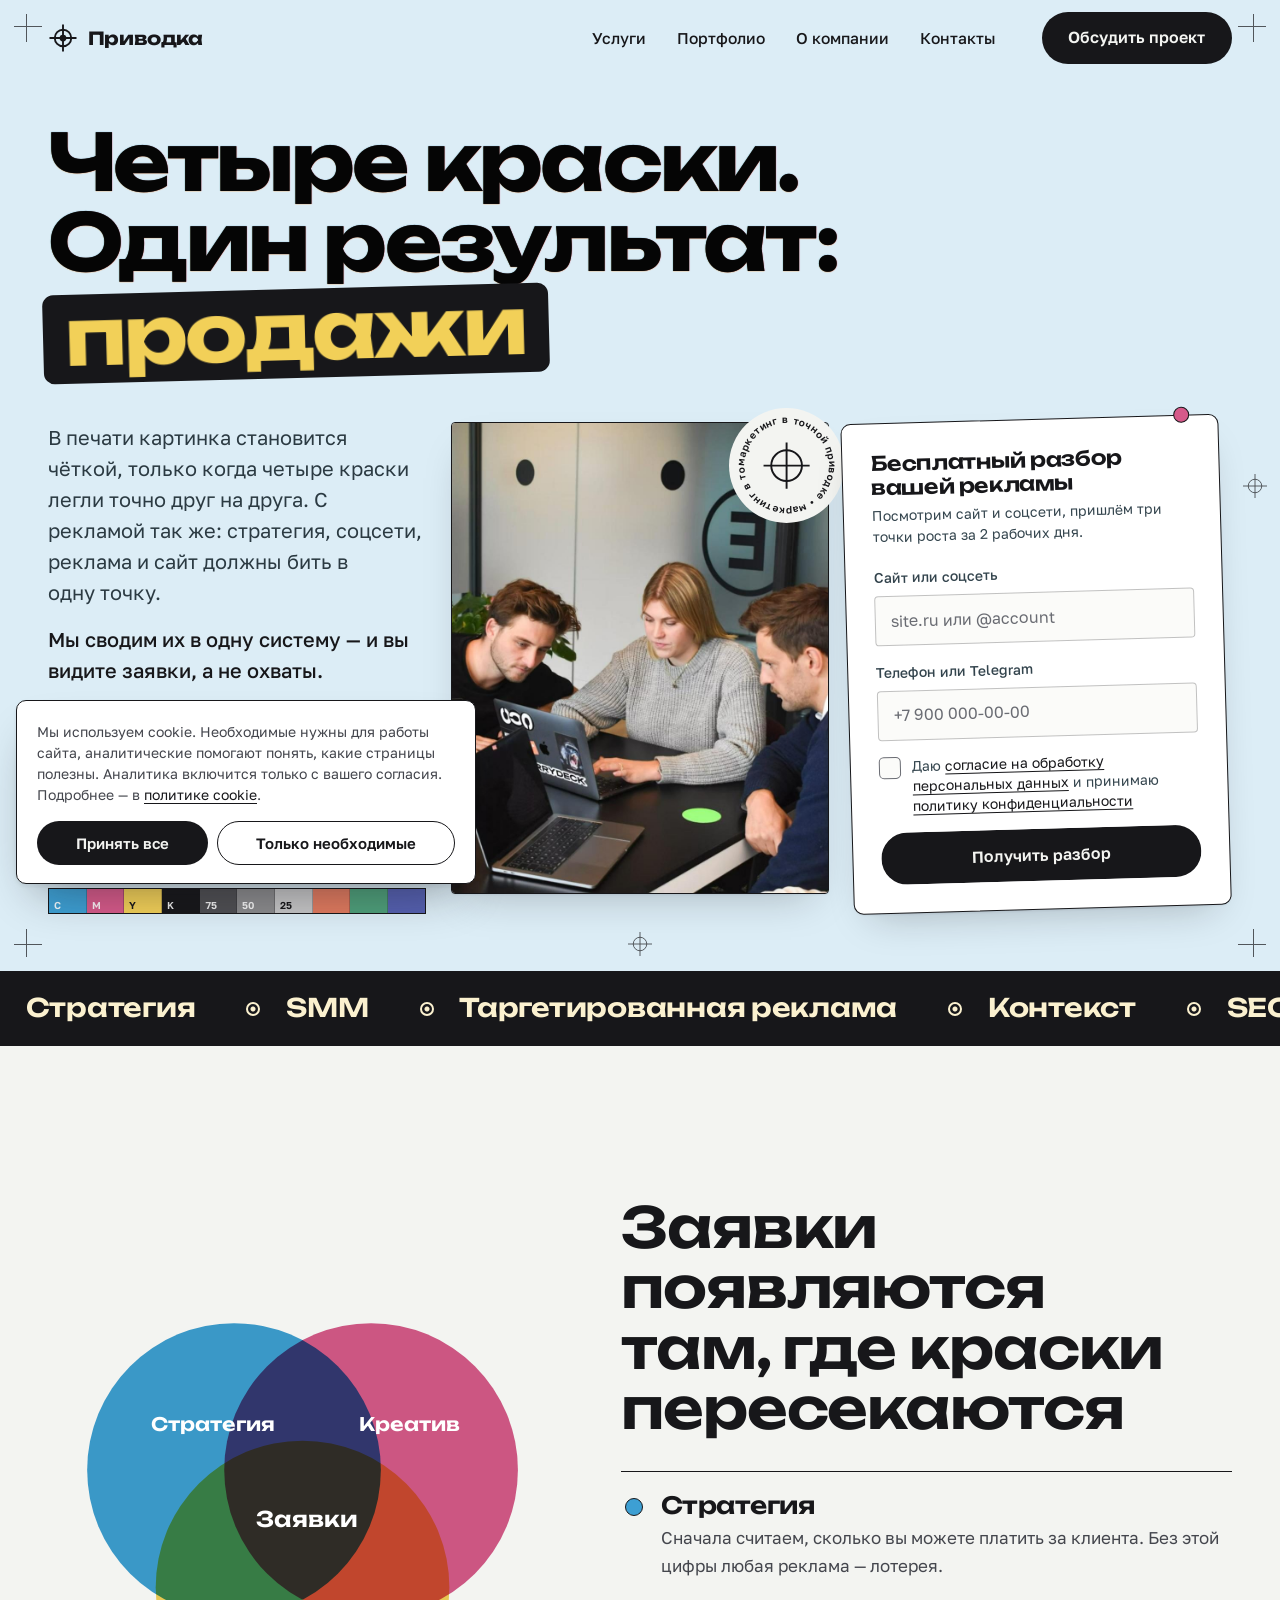
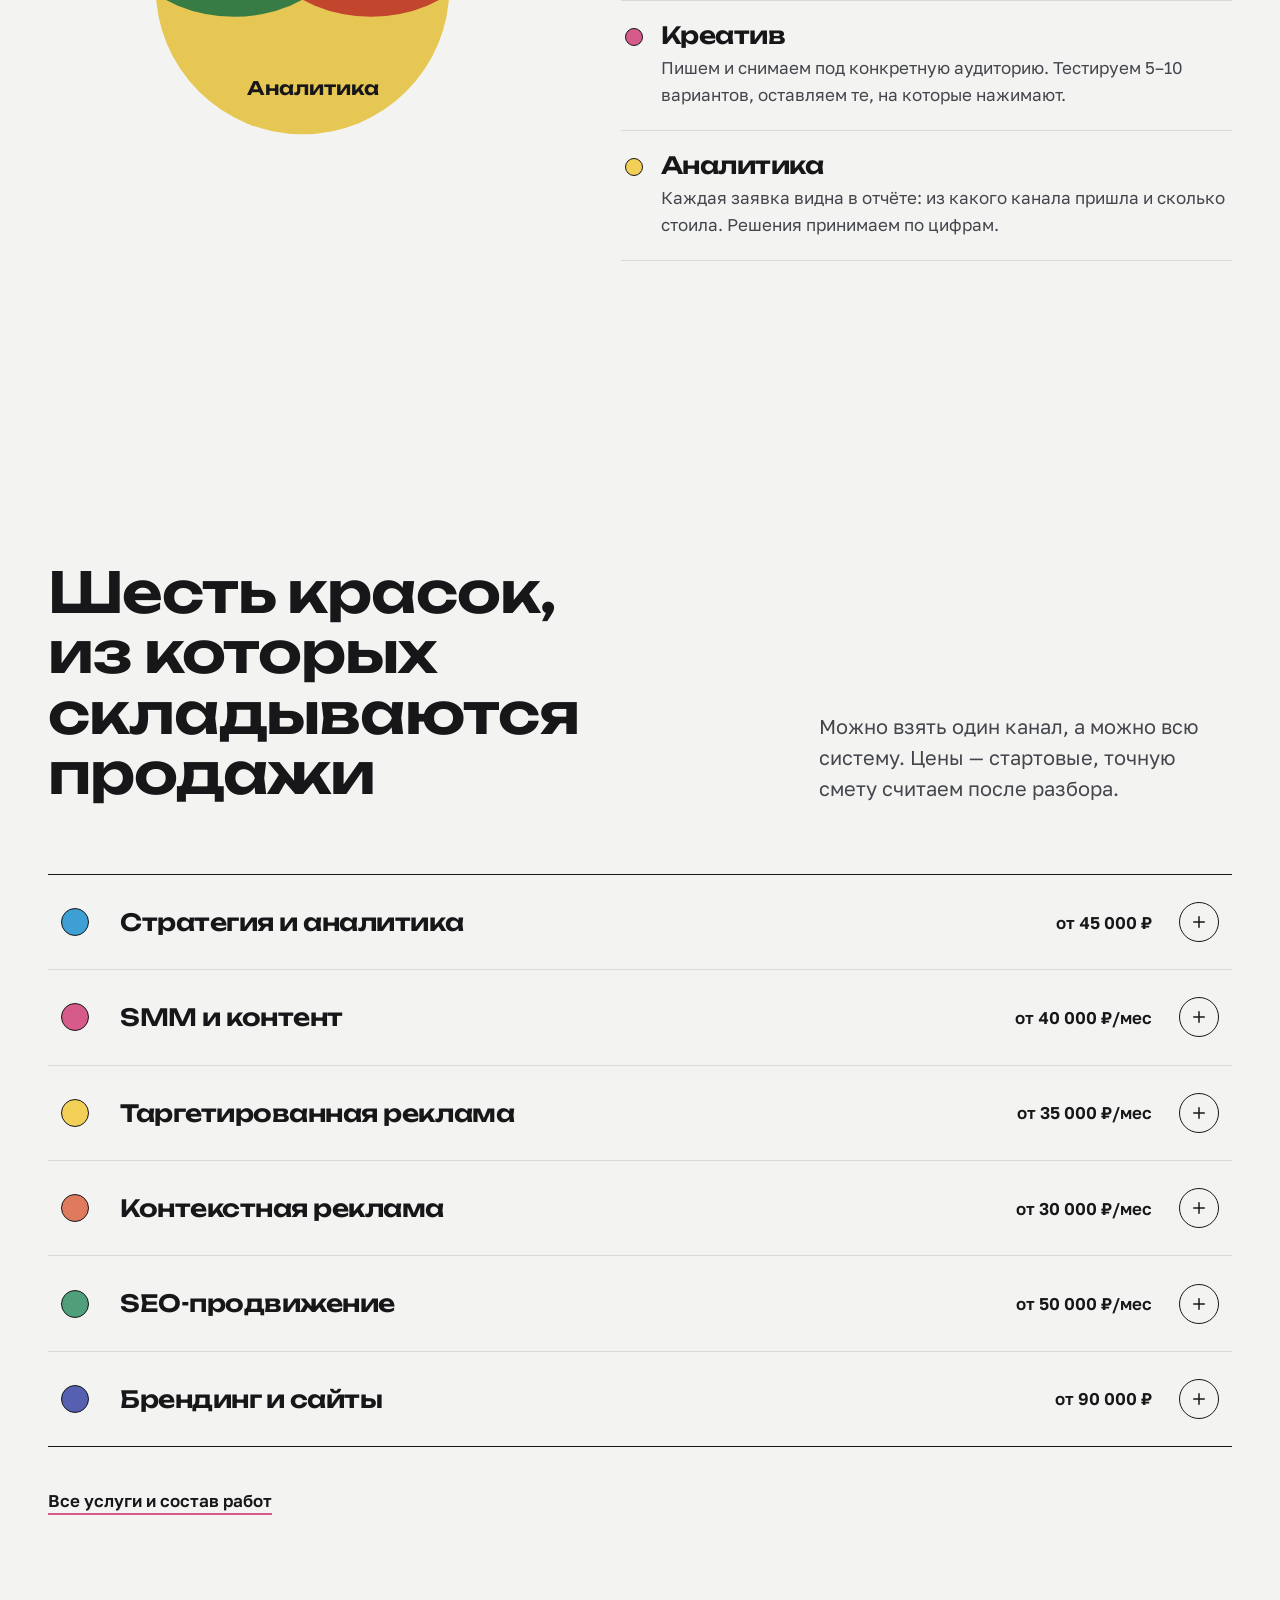
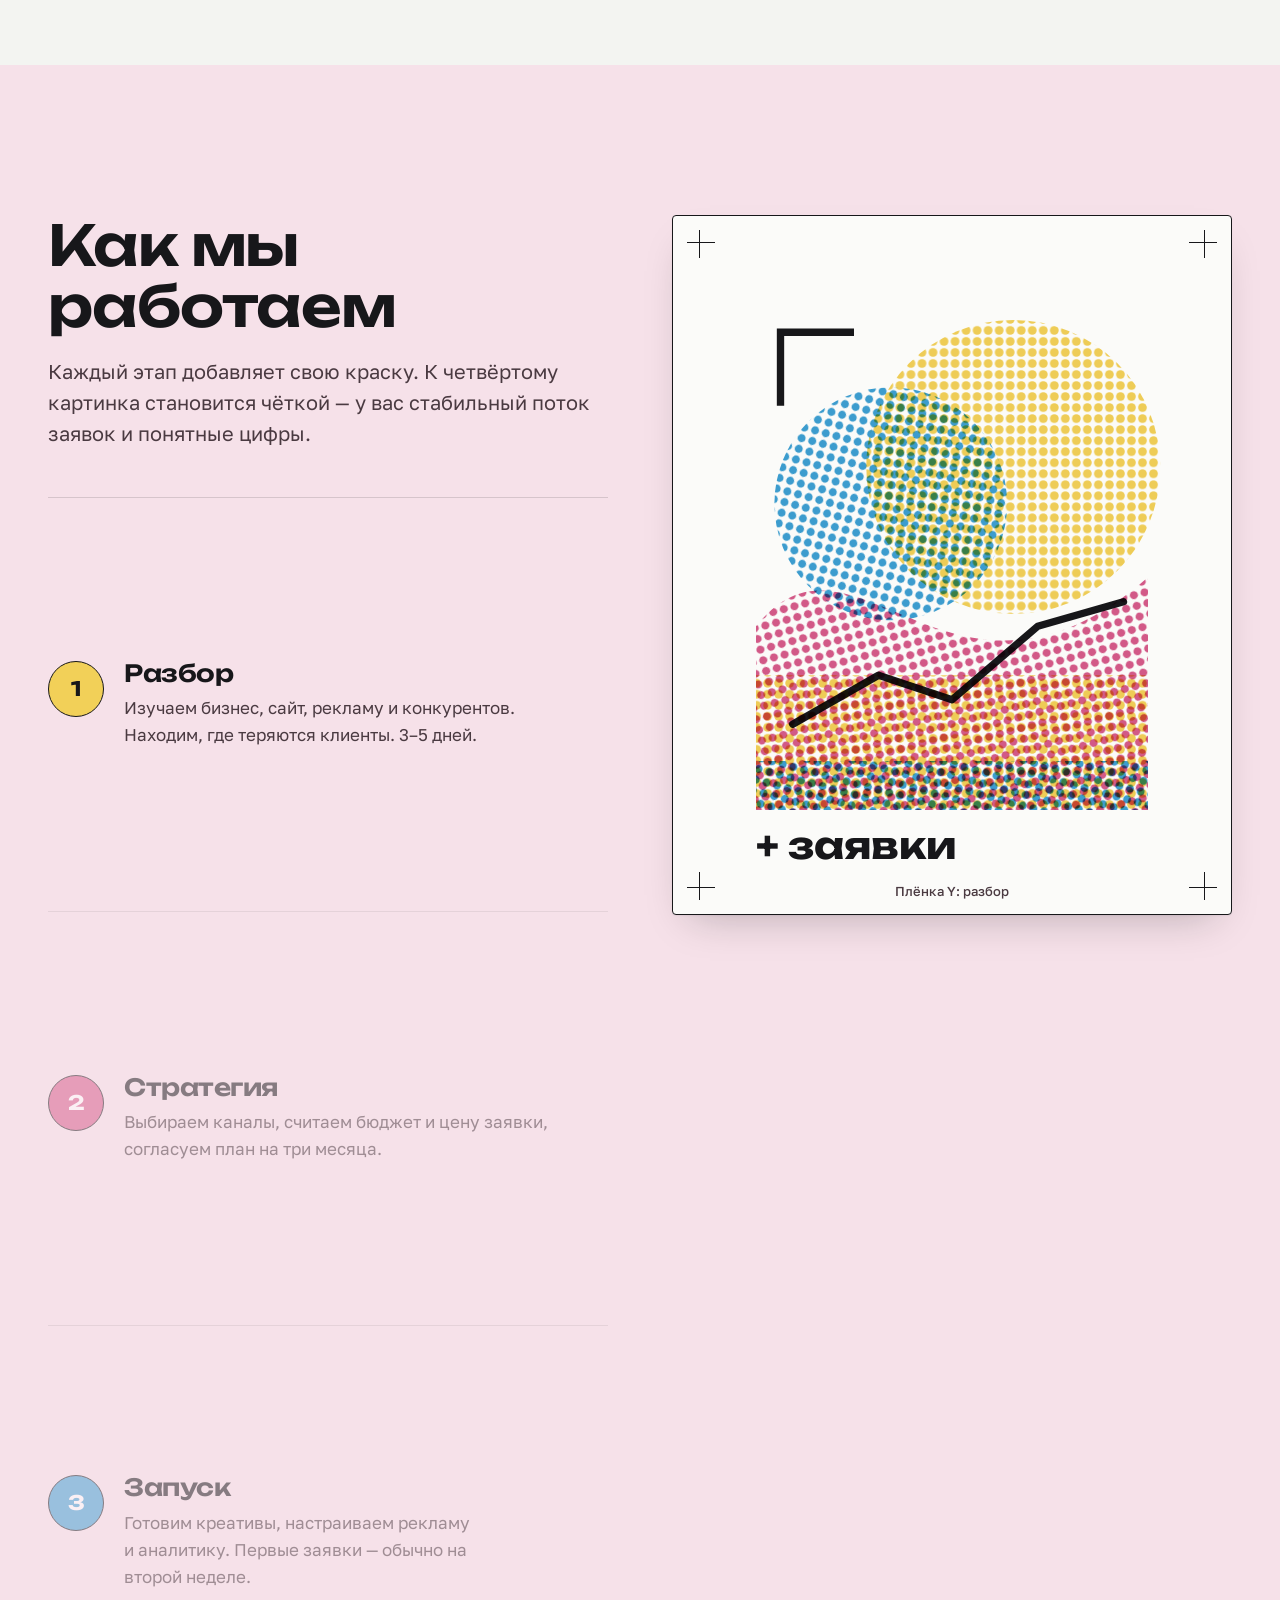
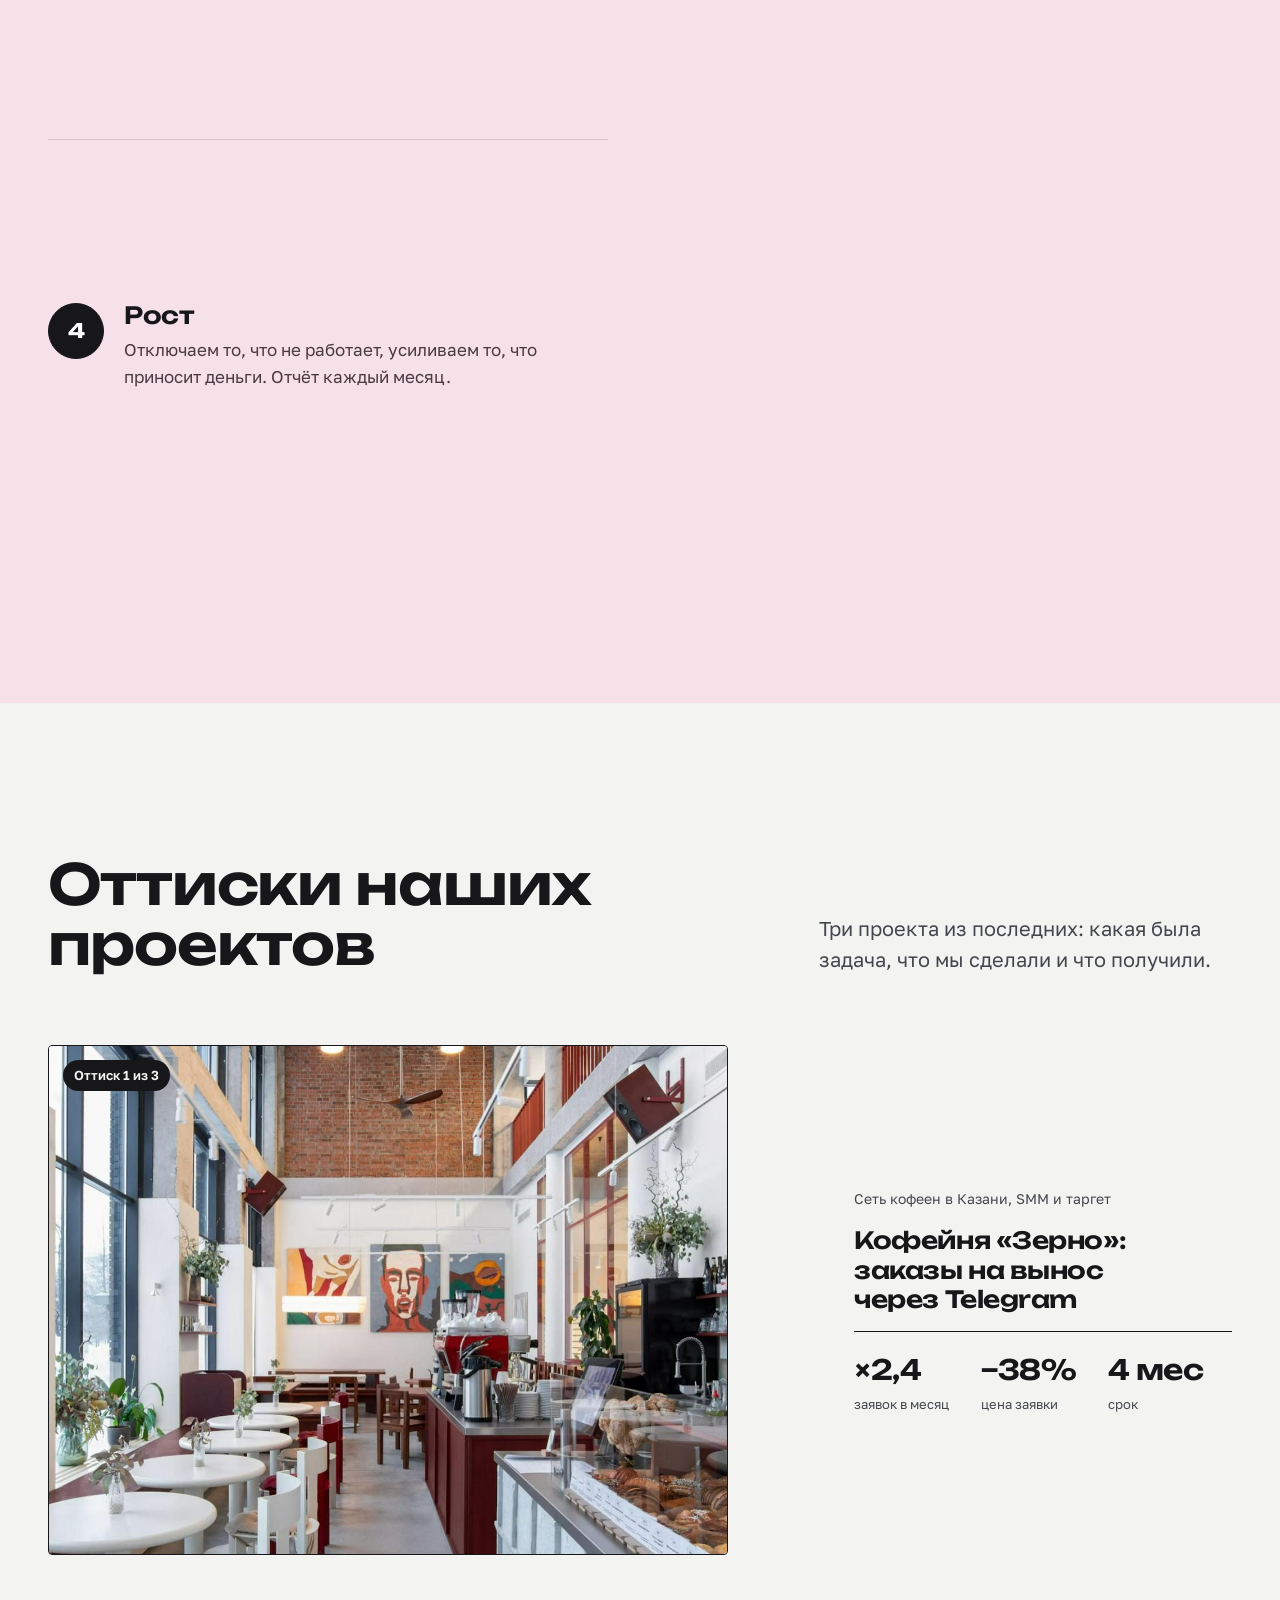
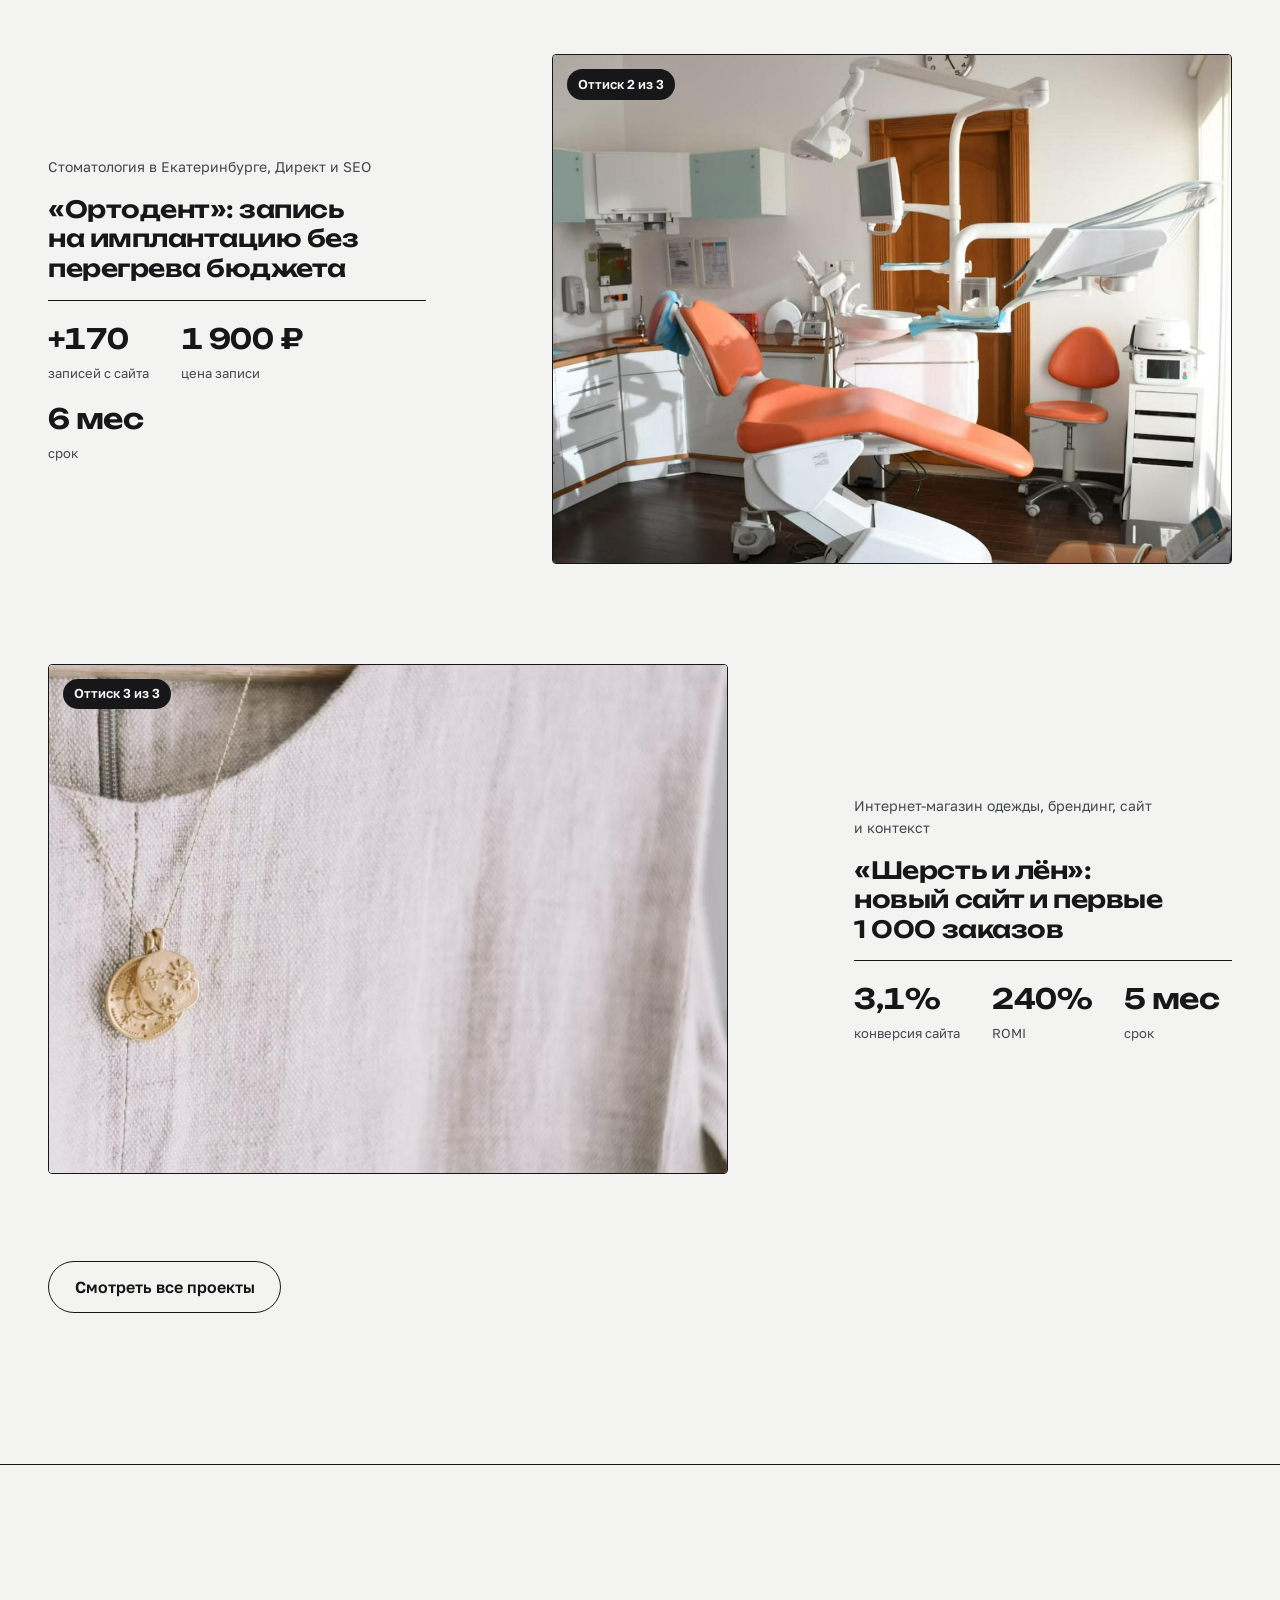
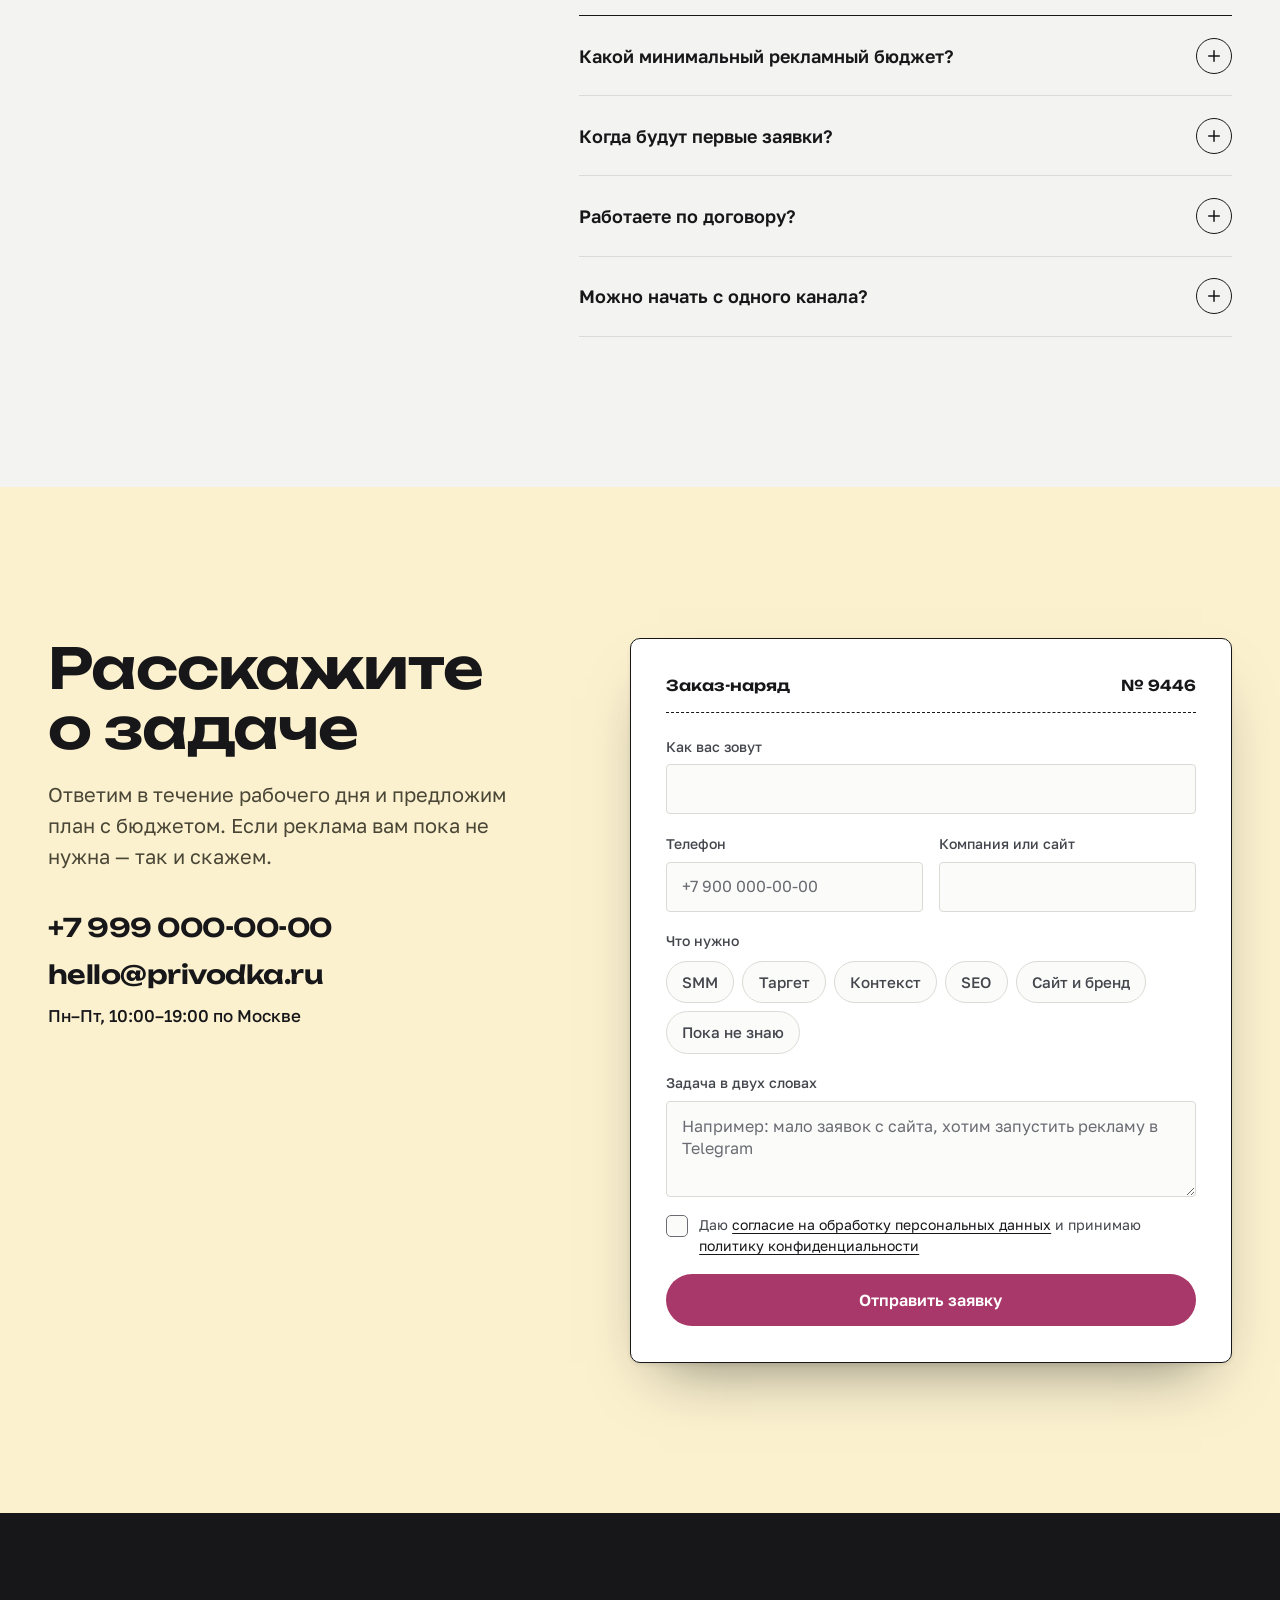
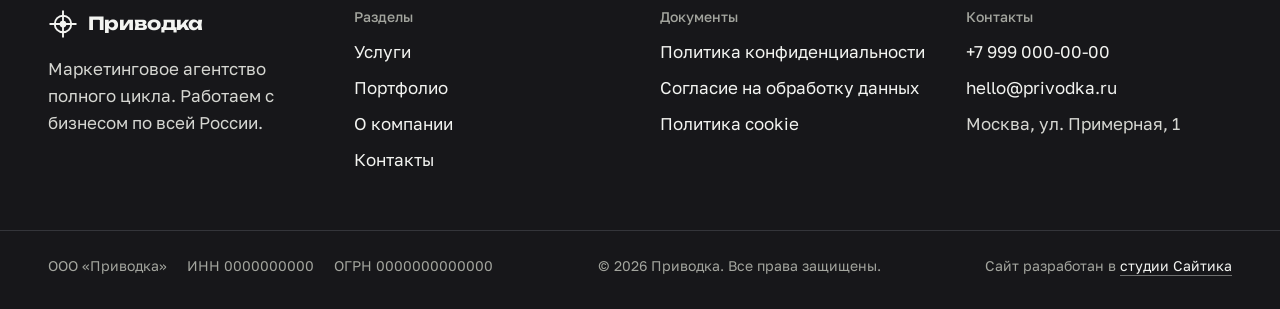
==== commit f0d70564: "Подвал: ссылка на студию Сайтика - На всех страницах «Сайт разработан в студии Сайтика» со ссылкой  " ====
--- a/index.html
+++ b/index.html
@@ -553,6 +553,7 @@
   <div class="container footer-legal">
     <p><span>ООО «Приводка»</span> <span>ИНН 0000000000</span> <span>ОГРН 0000000000000</span></p>
     <p>© <span data-year>2026</span> Приводка. Все права защищены.</p>
+    <p class="footer-credit">Сайт разработан в <a href="https://xn----8sbanucgj0ddhgg4o.xn--p1ai/" target="_blank" rel="noopener">студии Сайтика</a></p>
   </div>
 </footer>
 
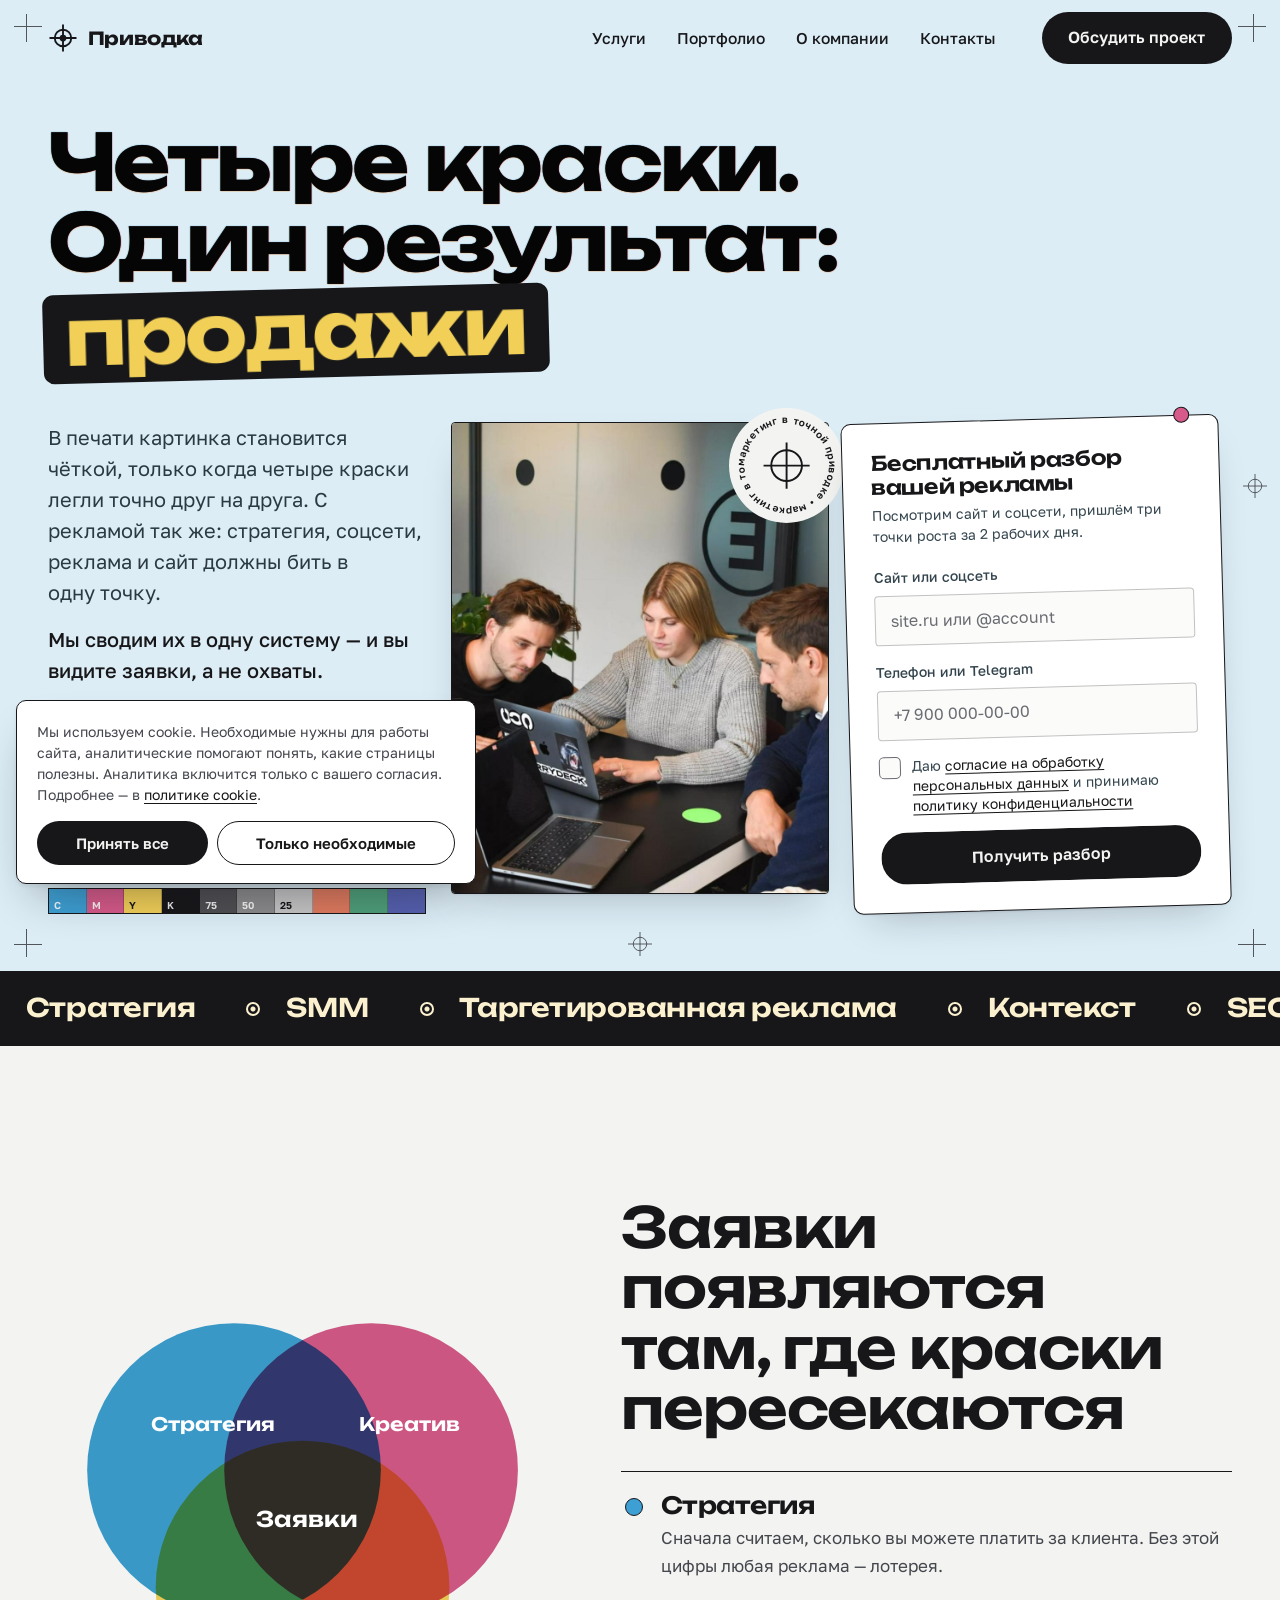
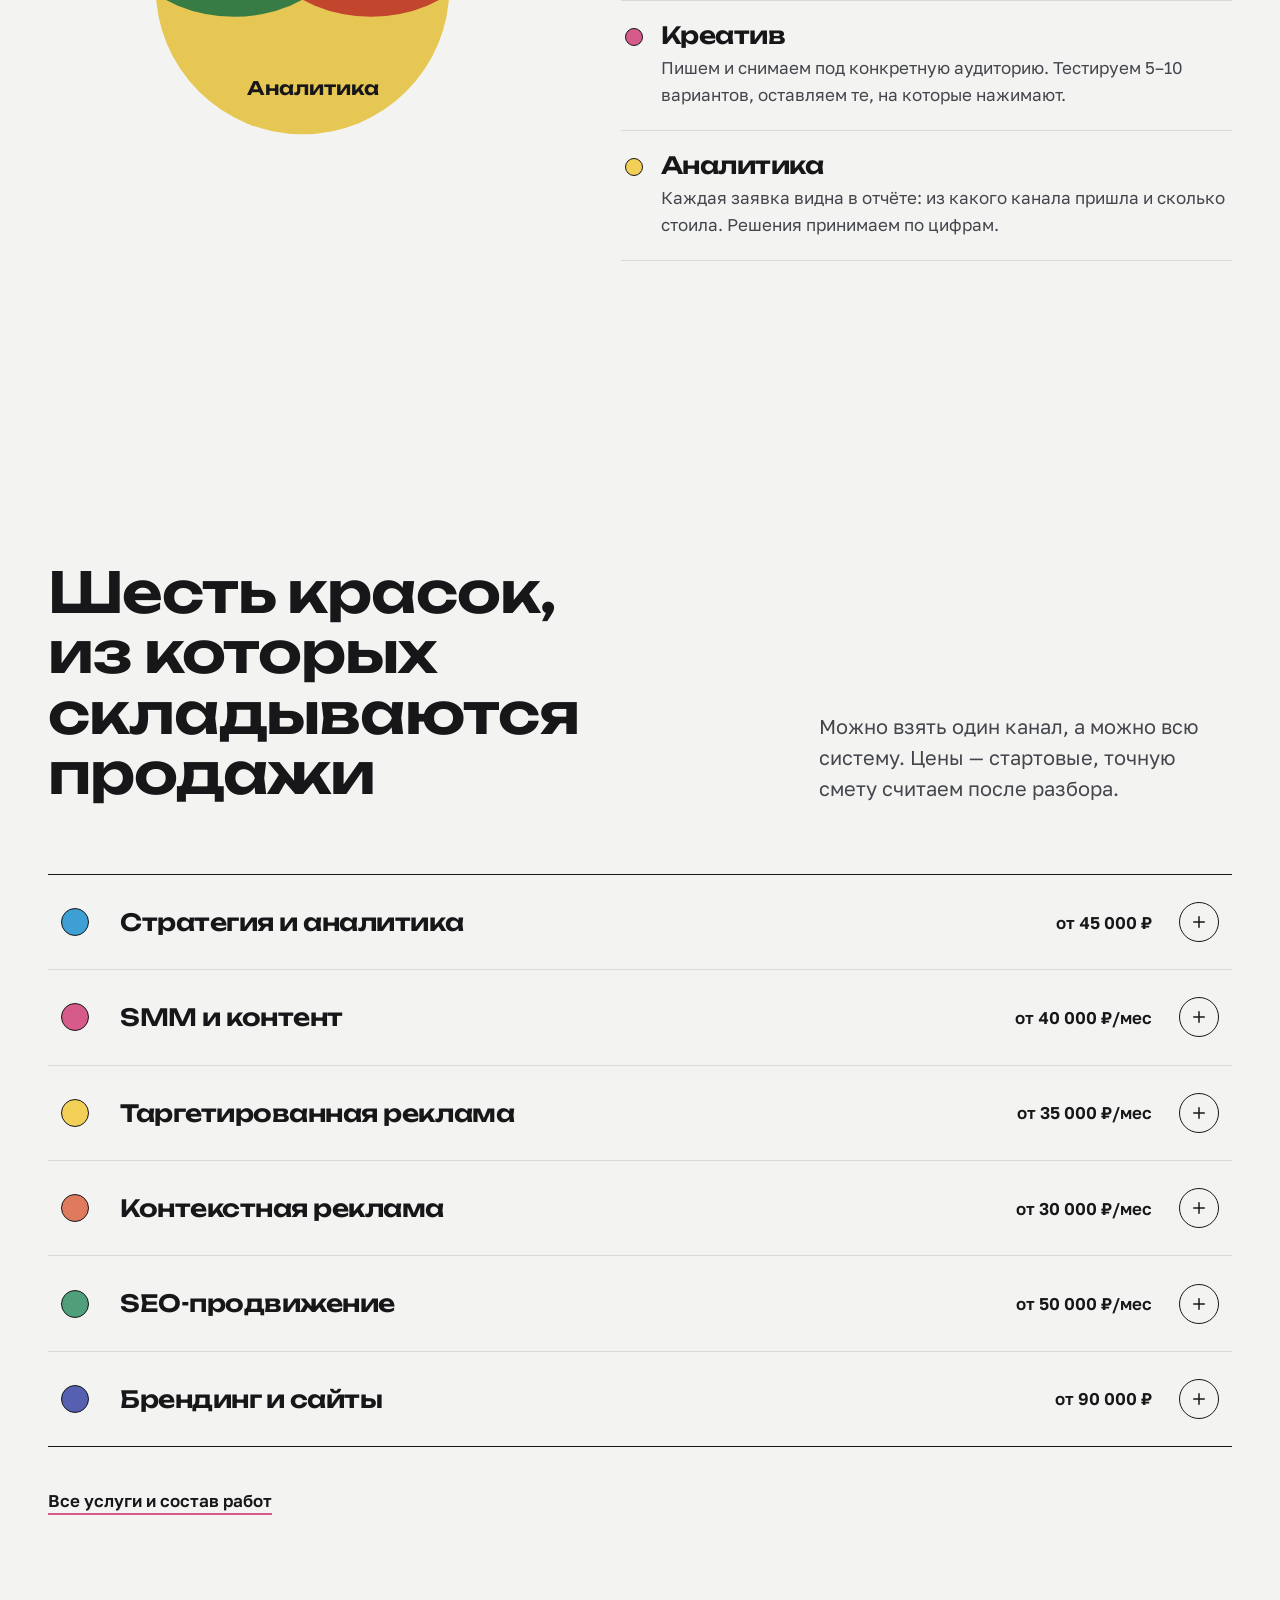
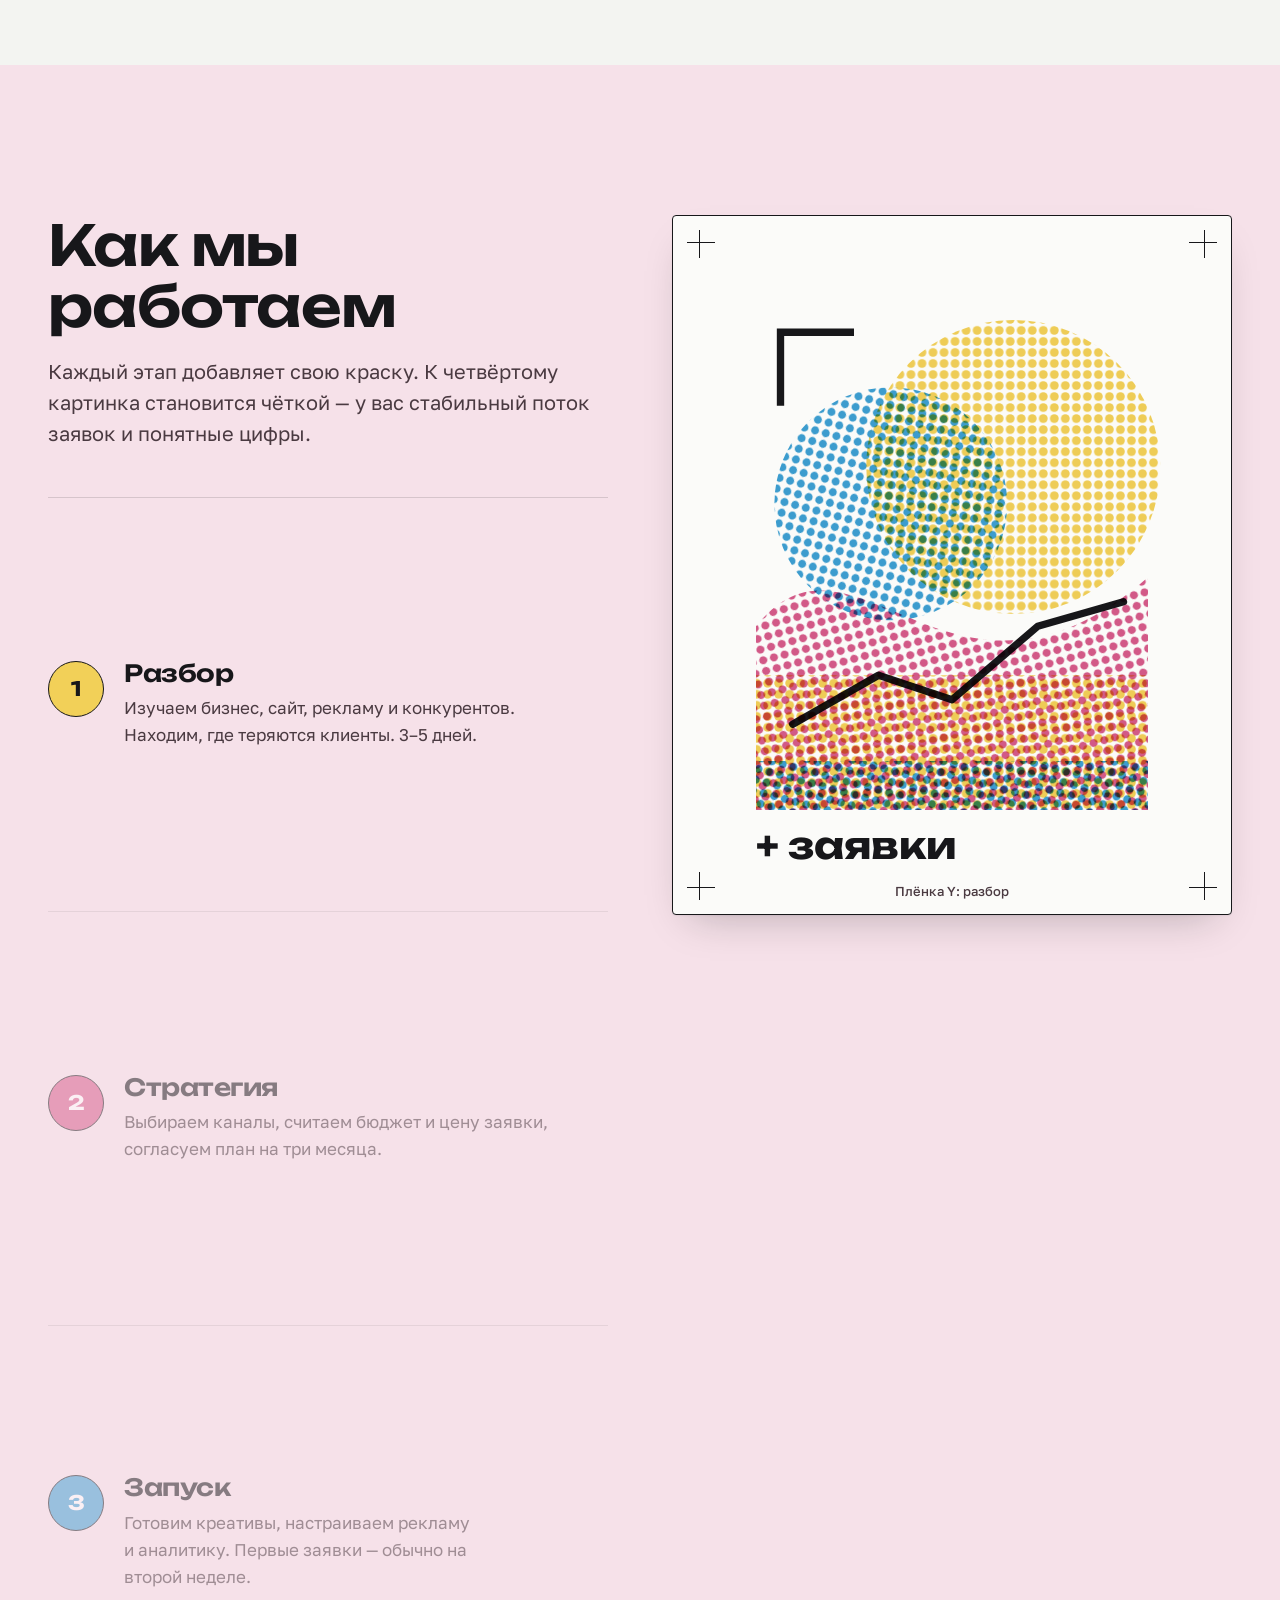
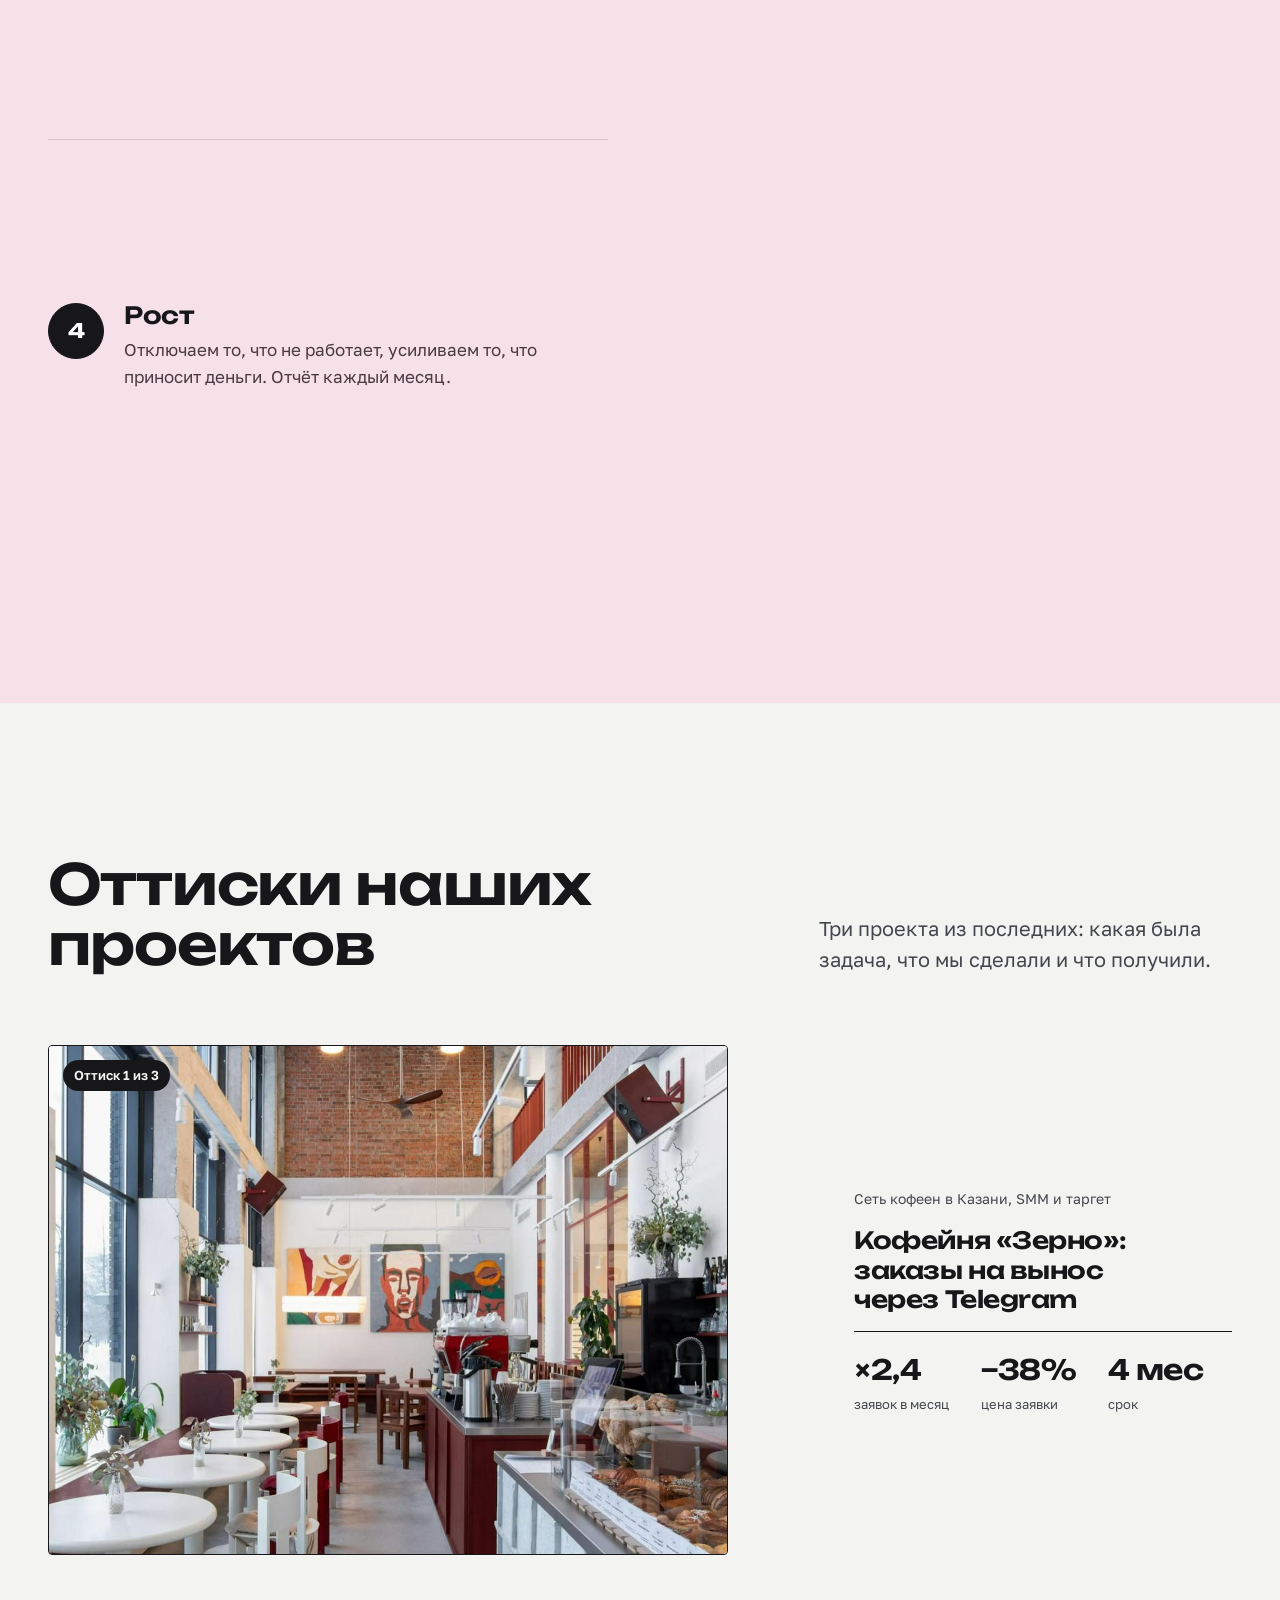
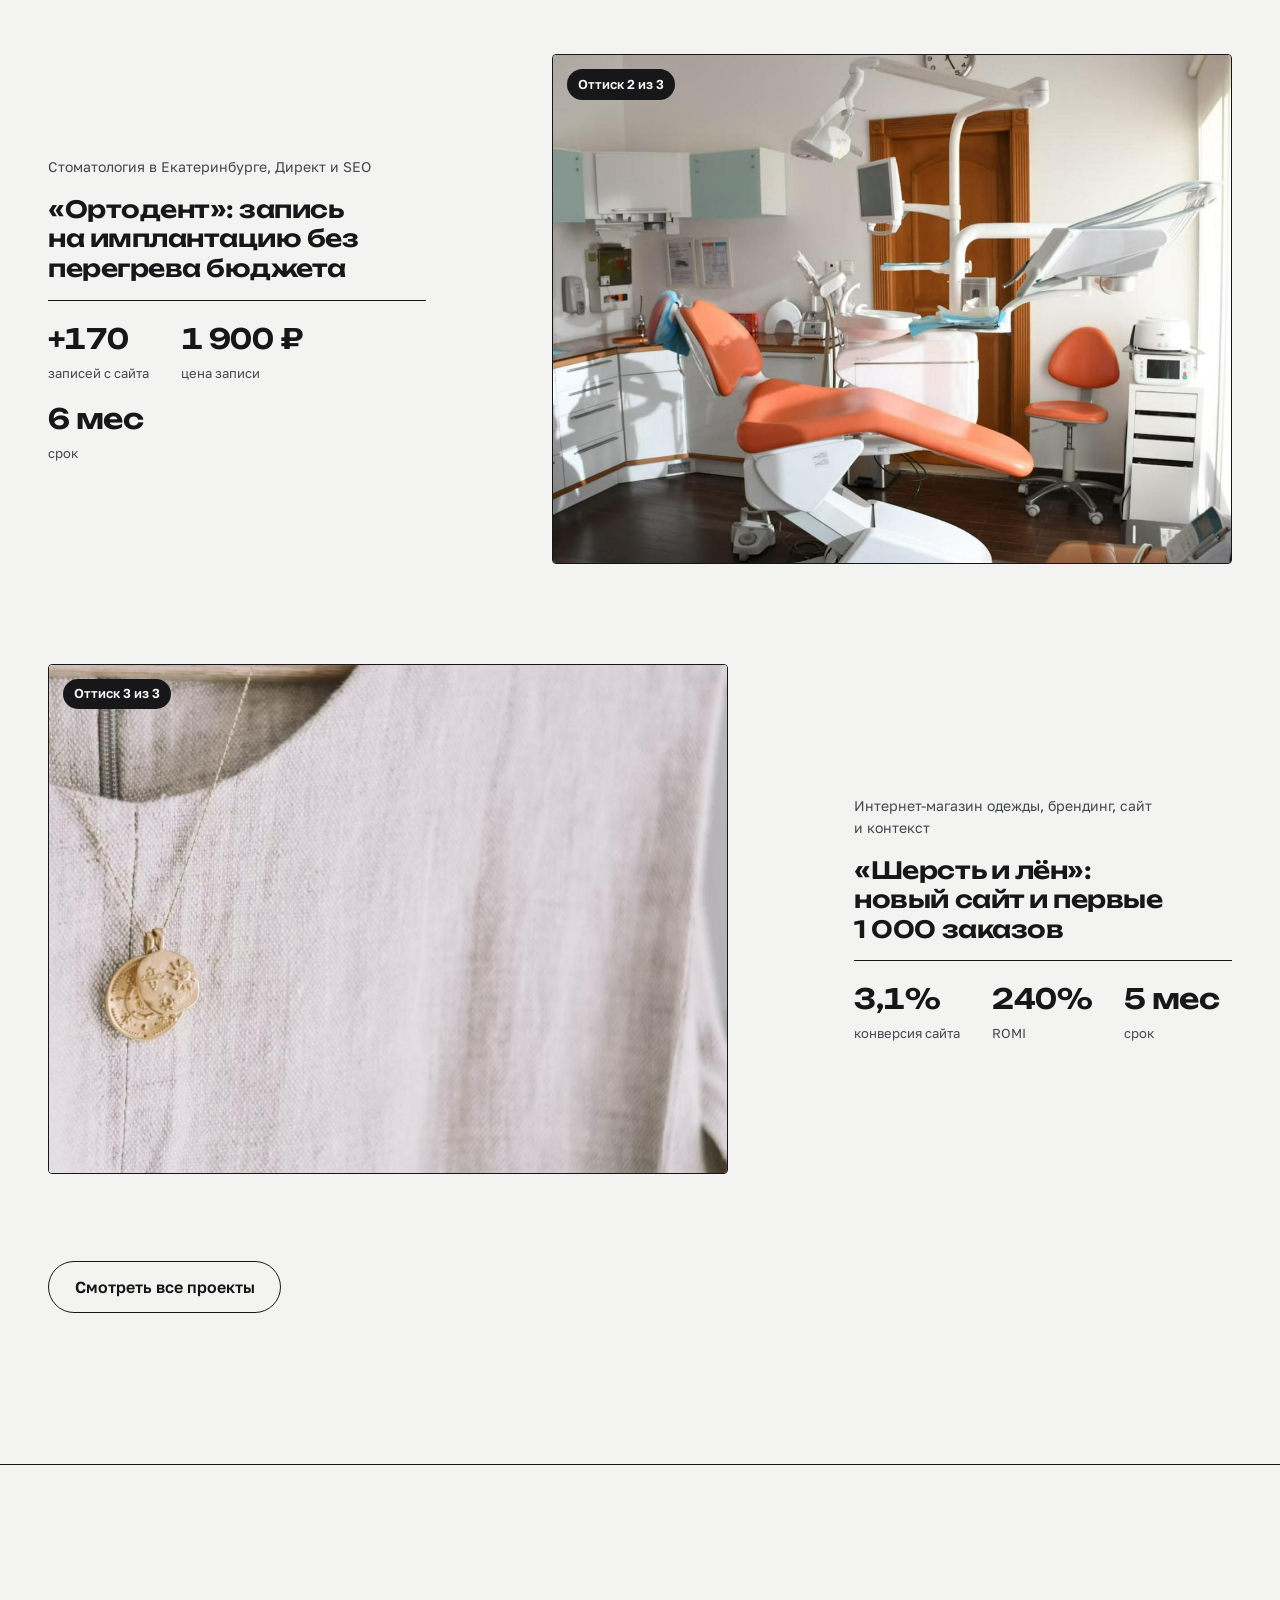
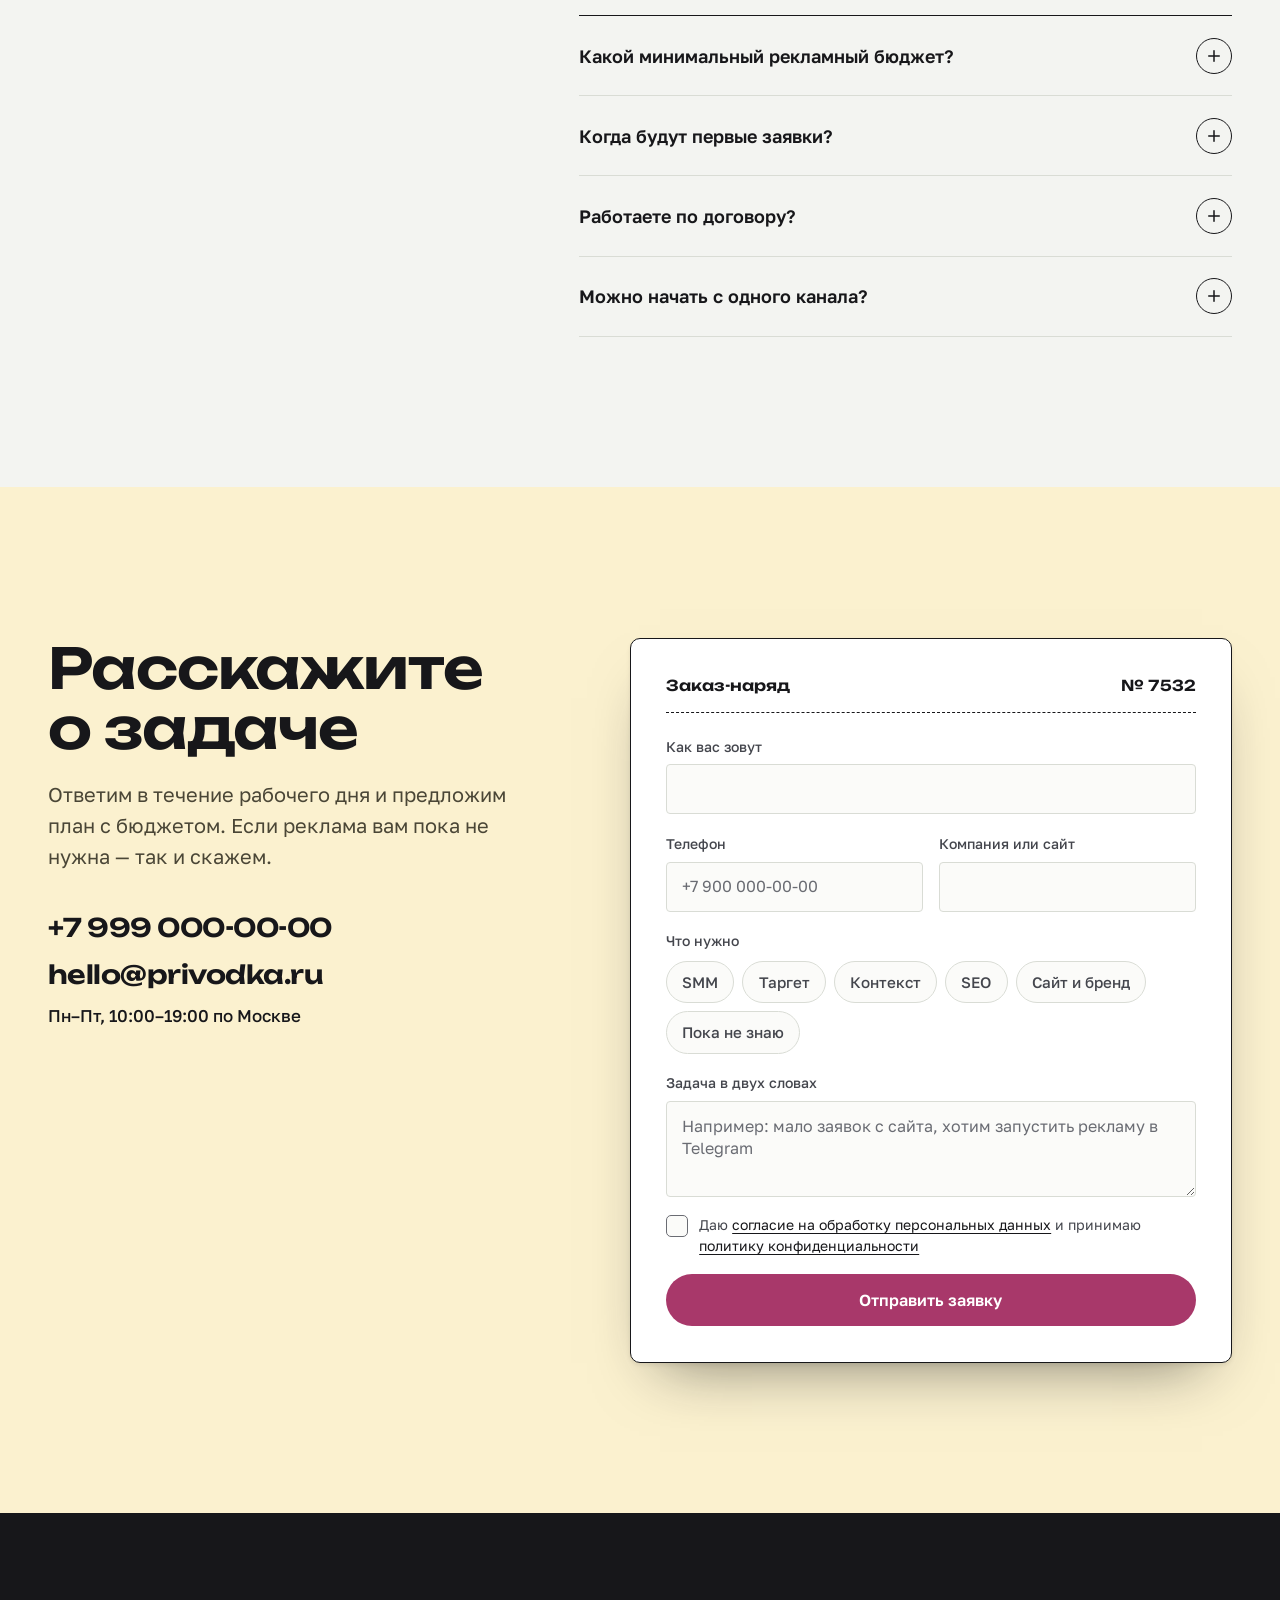
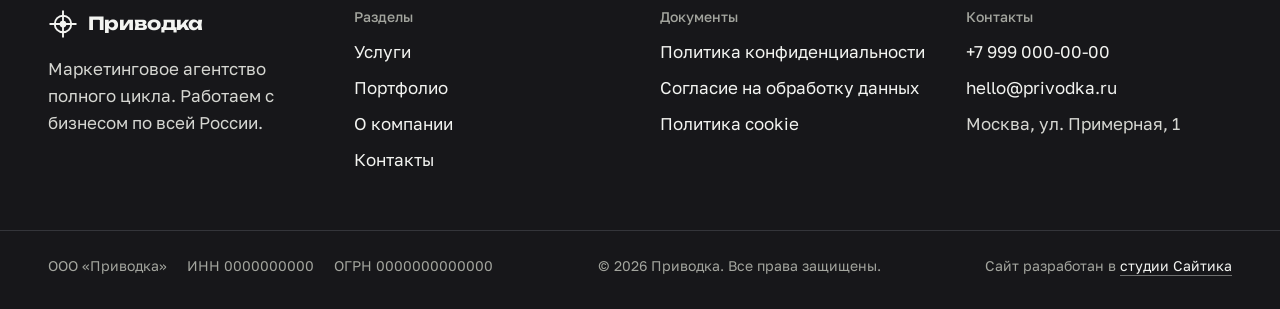
==== commit ac59120e: "Подвал: UTM-метки в ссылке на студию Сайтика Co-Authored-By: Claude Opus 5.5 <noreply@anthropic.com>" ====
--- a/index.html
+++ b/index.html
@@ -553,7 +553,7 @@
   <div class="container footer-legal">
     <p><span>ООО «Приводка»</span> <span>ИНН 0000000000</span> <span>ОГРН 0000000000000</span></p>
     <p>© <span data-year>2026</span> Приводка. Все права защищены.</p>
-    <p class="footer-credit">Сайт разработан в <a href="https://xn----8sbanucgj0ddhgg4o.xn--p1ai/" target="_blank" rel="noopener">студии Сайтика</a></p>
+    <p class="footer-credit">Сайт разработан в <a href="https://xn----8sbanucgj0ddhgg4o.xn--p1ai/?utm_source=client_sites&amp;utm_medium=referral&amp;utm_campaign=footer" target="_blank" rel="noopener">студии Сайтика</a></p>
   </div>
 </footer>
 
